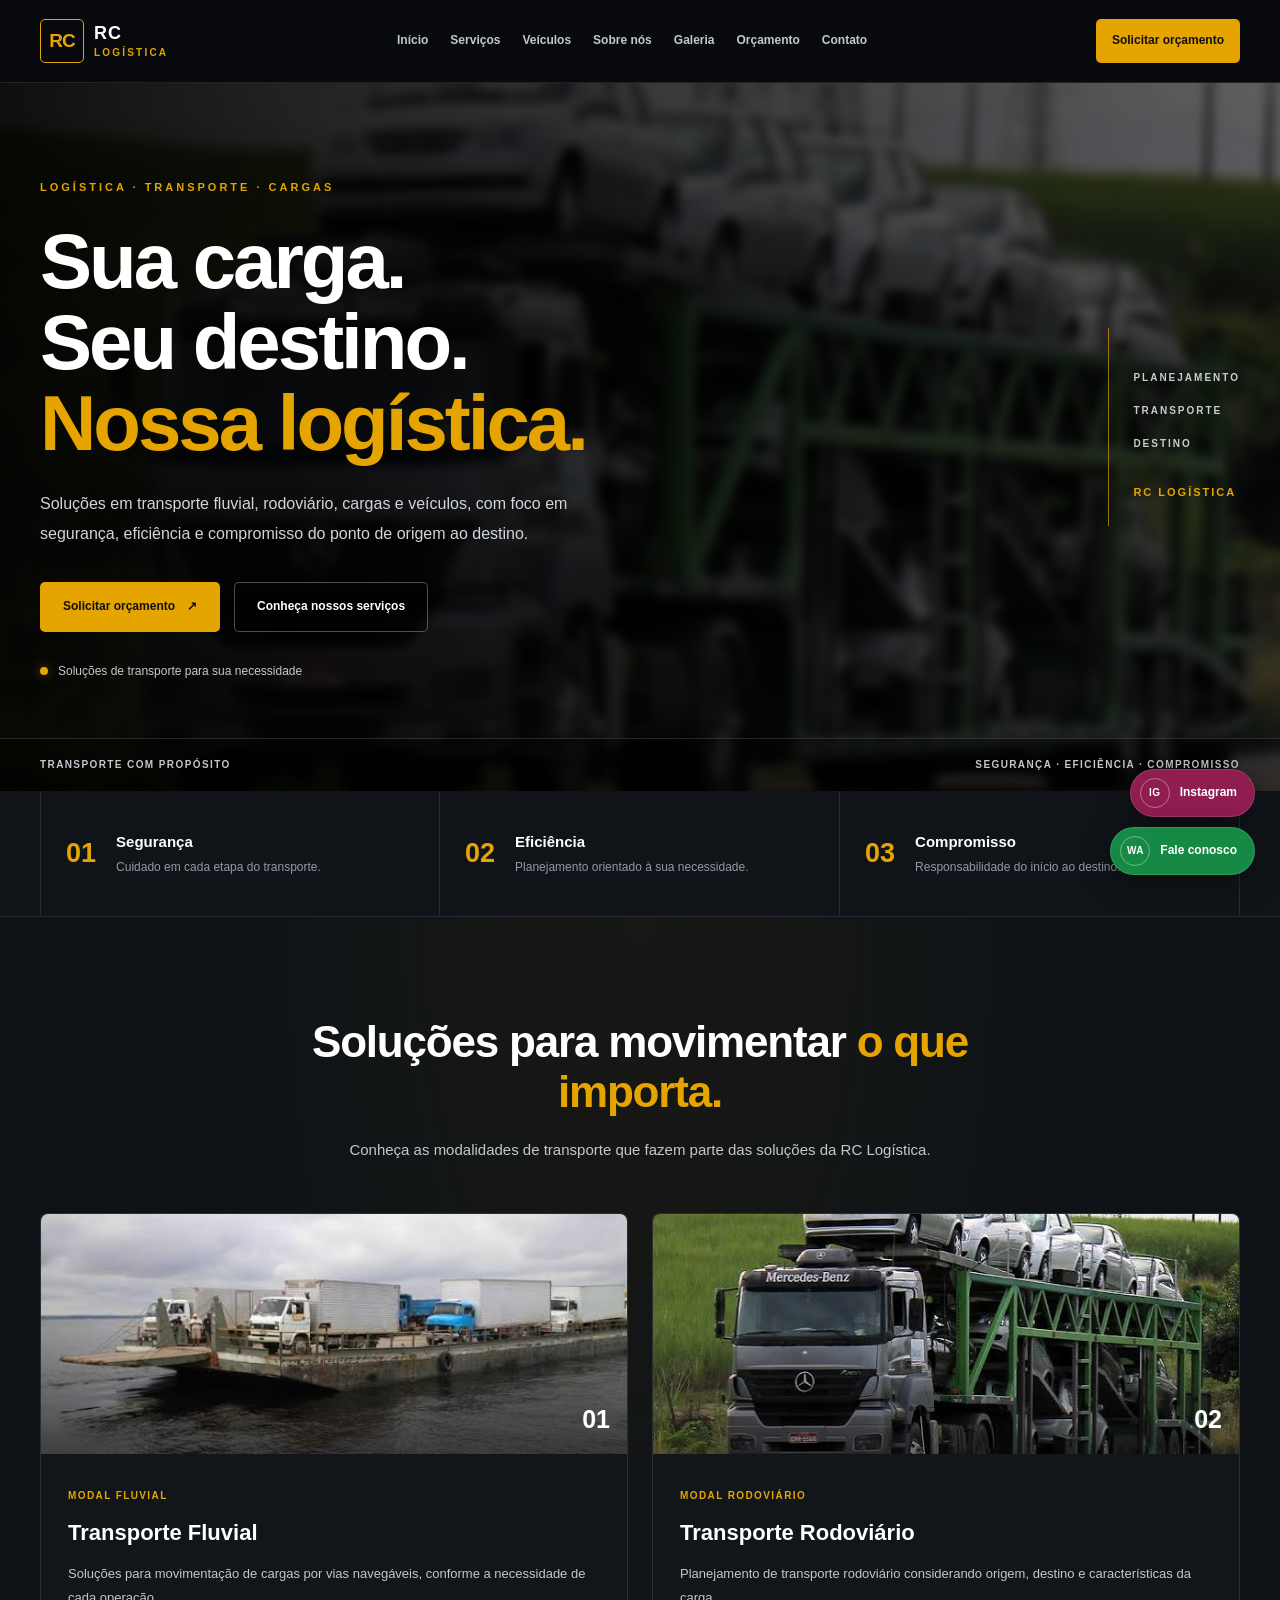
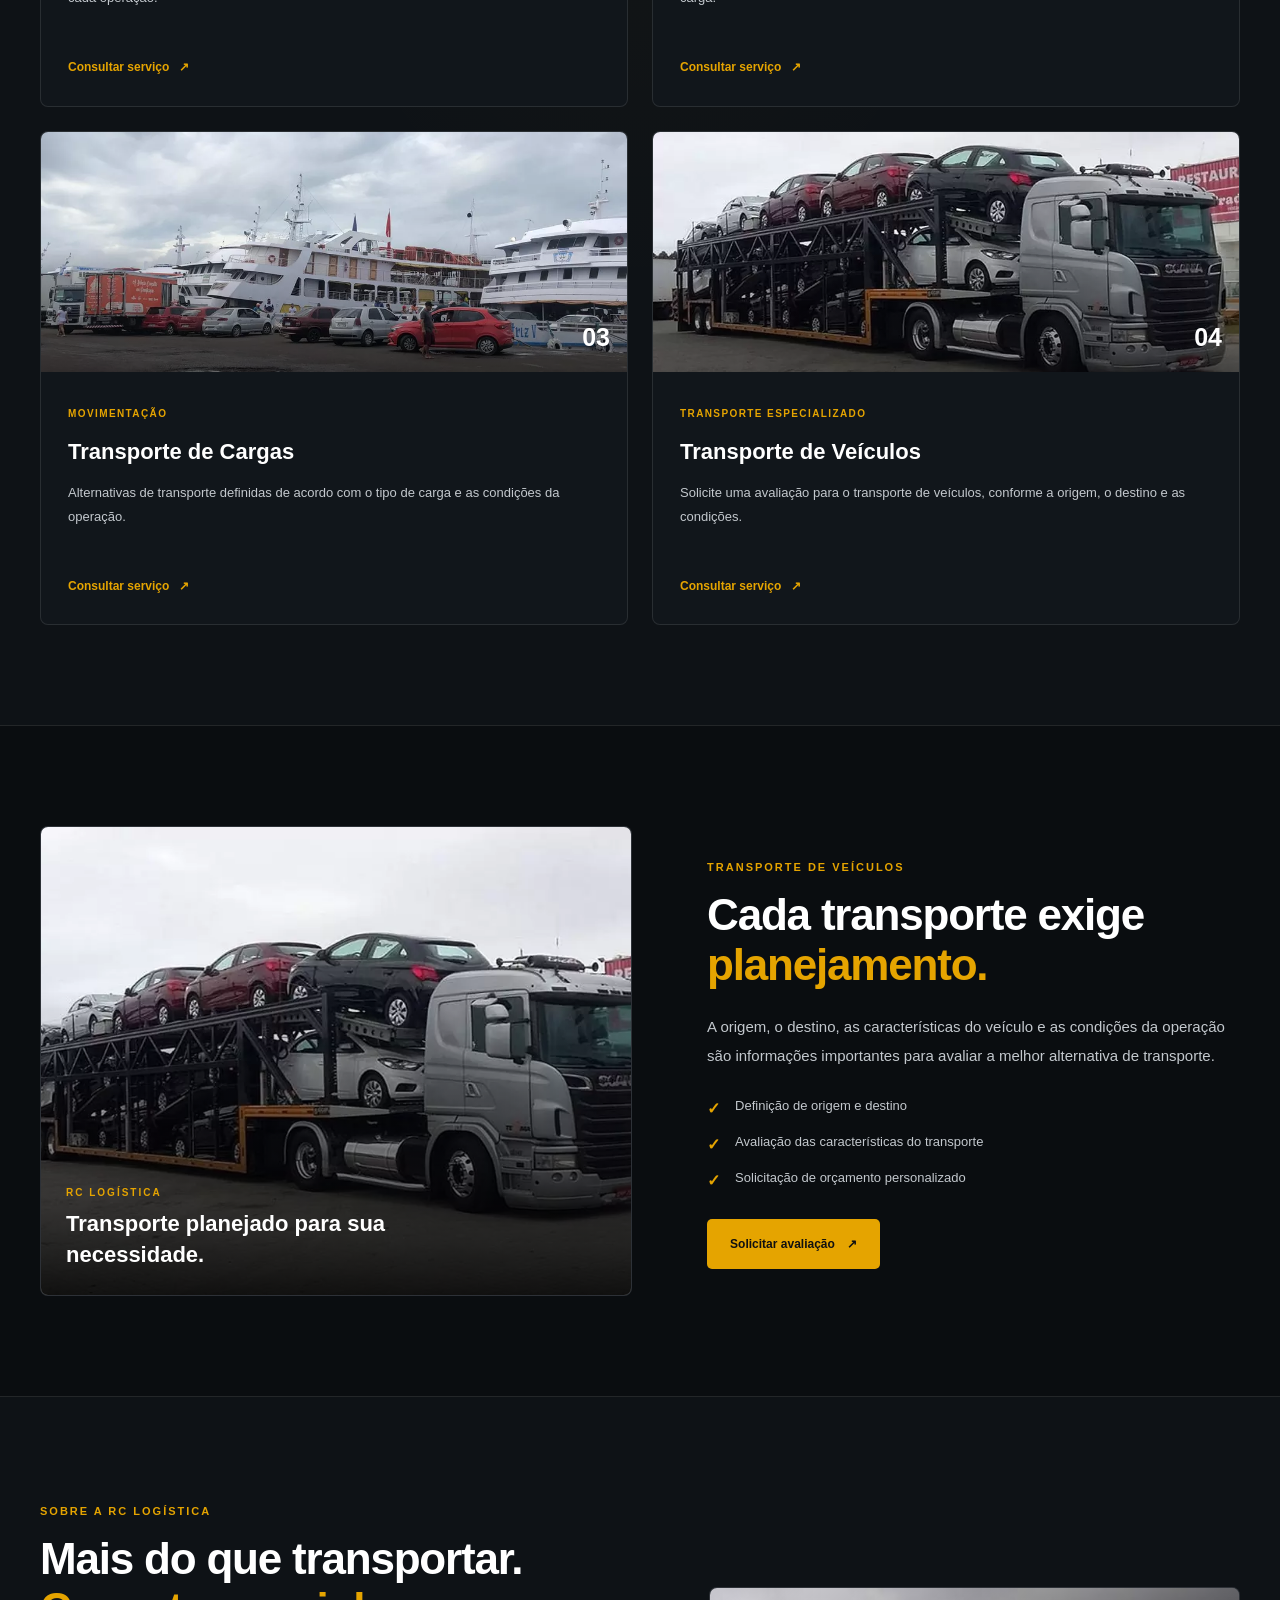
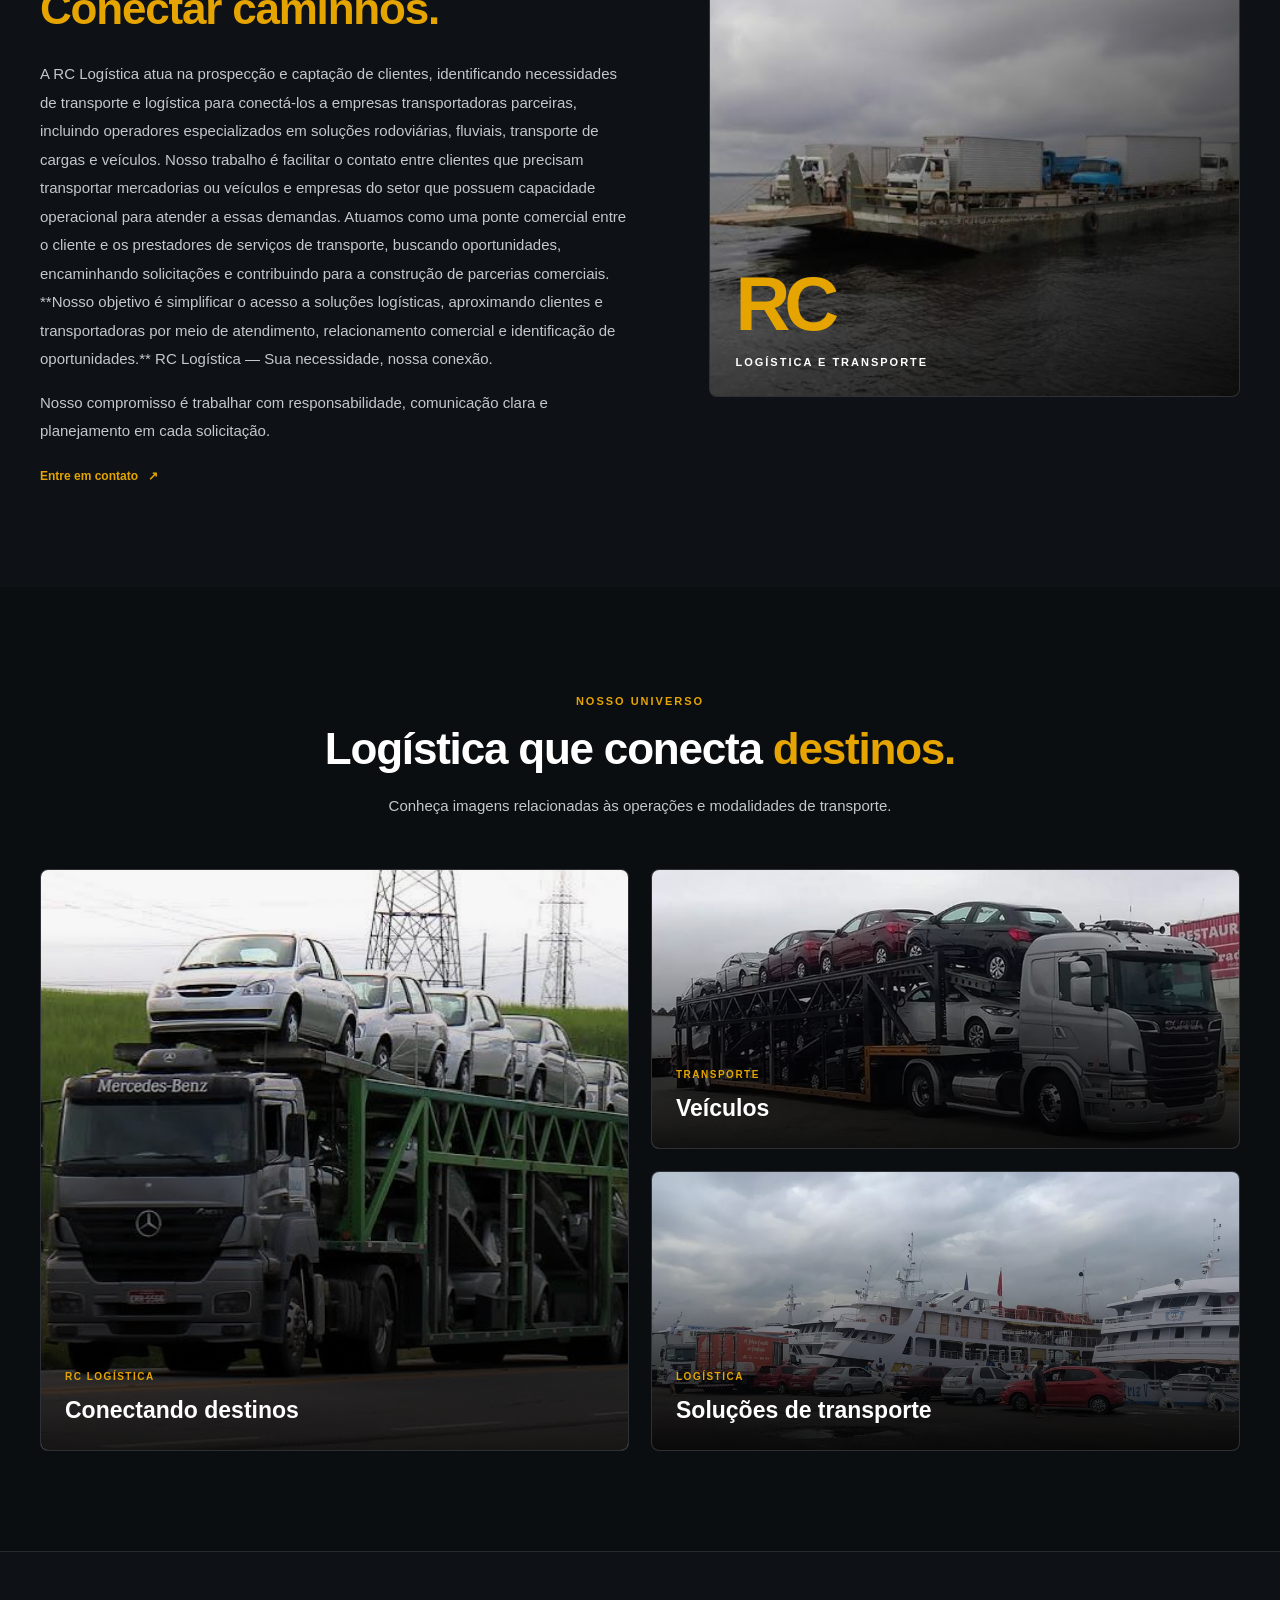
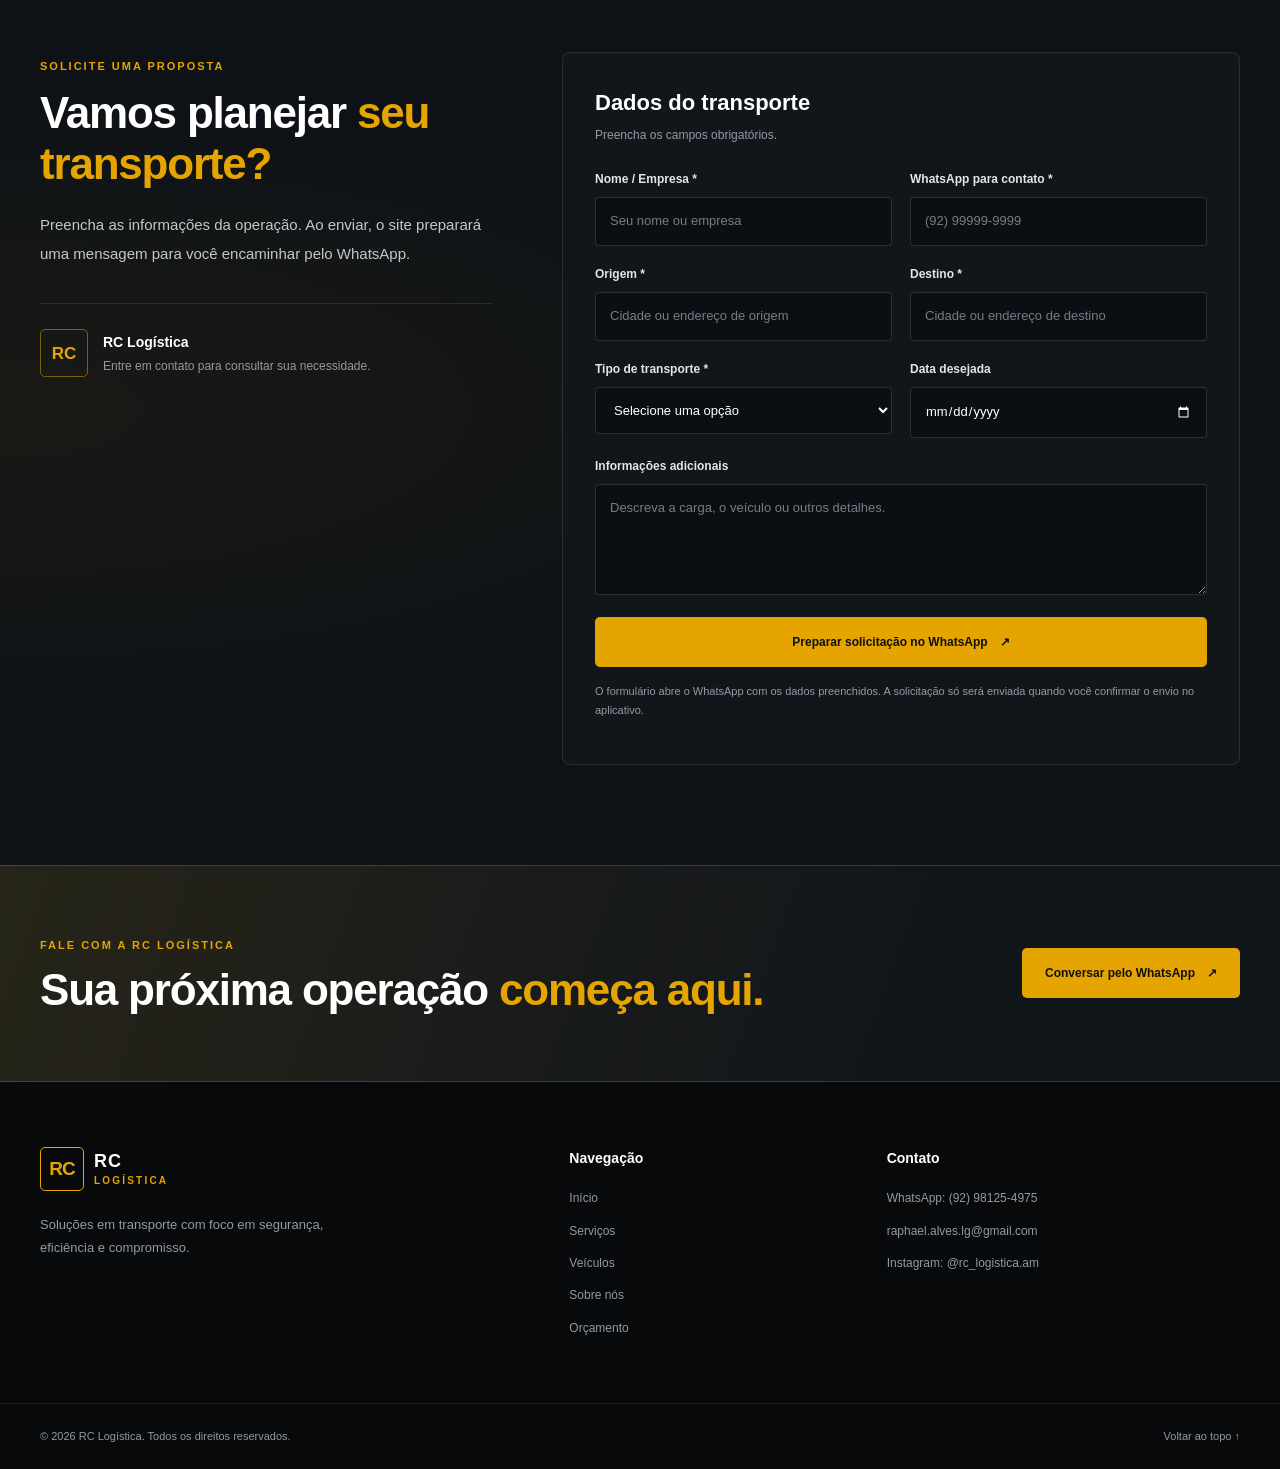
==== index.html @ 0e7466f0 "Update index.html Meta dados para alcance" ====
<!DOCTYPE html>
<html lang="pt-BR">

<head>
    <meta charset="UTF-8">
    <meta name="viewport" content="width=device-width, initial-scale=1.0">
    <meta
        name="description"
        content="RC Logística: Soluções eficientes em transporte fluvial, rodoviário, cargas e veículos em Manaus e região do Amazonas. Solicite seu orçamento!"
    >
    
    <meta name="theme-color" content="#080a0d">

    <title>RC Logística | Transporte Fluvial e Rodoviário em Manaus - AM</title>

    <link rel="stylesheet" href="css/style.css">
</head>
    
<body>

    <!-- CABEÇALHO -->
    <header class="header">
        <div class="container header-content">

            <a href="#inicio" class="logo" aria-label="RC Logística - início">
                <span class="logo-mark">RC</span>

                <span class="logo-text">
                    <strong>RC</strong>
                    <span>LOGÍSTICA</span>
                </span>
            </a>

            <button
                class="menu-button"
                id="menuButton"
                type="button"
                aria-label="Abrir menu"
                aria-controls="nav"
                aria-expanded="false"
            >
                <span></span>
                <span></span>
                <span></span>
            </button>

            <nav class="nav" id="nav" aria-label="Navegação principal">
                <a href="#inicio">Início</a>
                <a href="#servicos">Serviços</a>
                <a href="#veiculos">Veículos</a>
                <a href="#sobre">Sobre nós</a>
                <a href="#galeria">Galeria</a>
                <a href="#orcamento">Orçamento</a>
                <a href="#contato">Contato</a>
            </nav>

            <a href="#orcamento" class="button button-gold header-cta">
                Solicitar orçamento
            </a>

        </div>
    </header>


    <main>

        <!-- HERO / FUNDO COM IMAGEM DESFOCADA -->
        <section class="hero" id="inicio">

            <div class="container hero-content">

                <div class="hero-copy">

                    <span class="eyebrow">
                        LOGÍSTICA · TRANSPORTE · CARGAS
                    </span>

                    <h1>
                        Sua carga.<br>
                        Seu destino.<br>
                        <span>Nossa logística.</span>
                    </h1>

                    <p class="hero-description">
                        Soluções em transporte fluvial, rodoviário,
                        cargas e veículos, com foco em segurança,
                        eficiência e compromisso do ponto de origem
                        ao destino.
                    </p>

                    <div class="hero-actions">
                        <a href="#orcamento" class="button button-gold">
                            Solicitar orçamento
                            <span aria-hidden="true">↗</span>
                        </a>

                        <a href="#servicos" class="button button-outline">
                            Conheça nossos serviços
                        </a>
                    </div>

                    <div class="hero-note">
                        <span class="status-dot"></span>
                        Soluções de transporte para sua necessidade
                    </div>

                </div>

                <div class="hero-side">
                    <div class="hero-side-line"></div>

                    <p>PLANEJAMENTO</p>
                    <p>TRANSPORTE</p>
                    <p>DESTINO</p>

                    <span>RC LOGÍSTICA</span>
                </div>

            </div>

            <div class="hero-bottom">
                <div class="container hero-bottom-content">
                    <span>TRANSPORTE COM PROPÓSITO</span>
                    <span>SEGURANÇA · EFICIÊNCIA · COMPROMISSO</span>
                </div>
            </div>

        </section>


        <!-- DIFERENCIAIS -->
        <section class="highlights" aria-label="Diferenciais">

            <div class="container highlights-grid">

                <article class="highlight-item">
                    <span class="highlight-number">01</span>
                    <div>
                        <h3>Segurança</h3>
                        <p>Cuidado em cada etapa do transporte.</p>
                    </div>
                </article>

                <article class="highlight-item">
                    <span class="highlight-number">02</span>
                    <div>
                        <h3>Eficiência</h3>
                        <p>Planejamento orientado à sua necessidade.</p>
                    </div>
                </article>

                <article class="highlight-item">
                    <span class="highlight-number">03</span>
                    <div>
                        <h3>Compromisso</h3>
                        <p>Responsabilidade do início ao destino.</p>
                    </div>
                </article>

            </div>

        </section>


        <!-- SERVIÇOS -->
        <section class="section services" id="servicos">

            <div class="container">

                <div class="section-heading">
                    
                    <h2>
                        Soluções para movimentar
                        <span>o que importa.</span>
                    </h2>

                    <p>
                        Conheça as modalidades de transporte que fazem
                        parte das soluções da RC Logística.
                    </p>
                </div>

                <div class="services-grid">

                    <article class="service-card">
                        <div class="service-image">
                            <img
                                src="assets/images/images%20(1).jpg"
                                alt="Imagem ilustrativa para transporte fluvial"
                                loading="lazy"
                            >
                            <span class="service-index">01</span>
                        </div>

                        <div class="service-body">
                            <span class="service-label">MODAL FLUVIAL</span>
                            <h3>Transporte Fluvial</h3>

                            <p>
                                Soluções para movimentação de cargas
                                por vias navegáveis, conforme a
                                necessidade de cada operação.
                            </p>

                            <a href="#orcamento" class="text-link">
                                Consultar serviço <span>↗</span>
                            </a>
                        </div>
                    </article>


                    <article class="service-card">
                        <div class="service-image">
                            <img
                                src="assets/images/images.jpg"
                                alt="Imagem ilustrativa para transporte rodoviário"
                                loading="lazy"
                            >
                            <span class="service-index">02</span>
                        </div>

                        <div class="service-body">
                            <span class="service-label">MODAL RODOVIÁRIO</span>
                            <h3>Transporte Rodoviário</h3>

                            <p>
                                Planejamento de transporte rodoviário
                                considerando origem, destino e
                                características da carga.
                            </p>

                            <a href="#orcamento" class="text-link">
                                Consultar serviço <span>↗</span>
                            </a>
                        </div>
                    </article>


                    <article class="service-card">
                        <div class="service-image">
                            <img
                                src="assets/images/whatsapp-image-2021-01-14-at-09.07.06.webp"
                                alt="Imagem ilustrativa para transporte de cargas"
                                loading="lazy"
                            >
                            <span class="service-index">03</span>
                        </div>

                        <div class="service-body">
                            <span class="service-label">MOVIMENTAÇÃO</span>
                            <h3>Transporte de Cargas</h3>

                            <p>
                                Alternativas de transporte definidas
                                de acordo com o tipo de carga e
                                as condições da operação.
                            </p>

                            <a href="#orcamento" class="text-link">
                                Consultar serviço <span>↗</span>
                            </a>
                        </div>
                    </article>


                    <article class="service-card">
                        <div class="service-image">
                            <img
                                src="assets/images/transportadora-veiculos.jpg.webp"
                                alt="Imagem ilustrativa de transporte de veículos"
                                loading="lazy"
                            >
                            <span class="service-index">04</span>
                        </div>

                        <div class="service-body">
                            <span class="service-label">TRANSPORTE ESPECIALIZADO</span>
                            <h3>Transporte de Veículos</h3>

                            <p>
                                Solicite uma avaliação para o
                                transporte de veículos, conforme
                                a origem, o destino e as condições.
                            </p>

                            <a href="#orcamento" class="text-link">
                                Consultar serviço <span>↗</span>
                            </a>
                        </div>
                    </article>

                </div>

            </div>

        </section>


        <!-- VEÍCULOS -->
        <section class="vehicle-section" id="veiculos">

            <div class="container vehicle-grid">

                <div class="vehicle-image">
                    <img
                        src="assets/images/transportadora-veiculos.jpg.webp"
                        alt="Imagem ilustrativa relacionada ao transporte de veículos"
                        loading="lazy"
                    >

                    <div class="vehicle-image-caption">
                        <span>RC LOGÍSTICA</span>
                        <strong>Transporte planejado para sua necessidade.</strong>
                    </div>
                </div>

                <div class="vehicle-content">

                    <span class="section-tag">TRANSPORTE DE VEÍCULOS</span>

                    <h2>
                        Cada transporte exige
                        <span>planejamento.</span>
                    </h2>

                    <p>
                        A origem, o destino, as características do
                        veículo e as condições da operação são
                        informações importantes para avaliar
                        a melhor alternativa de transporte.
                    </p>

                    <ul class="check-list">
                        <li>Definição de origem e destino</li>
                        <li>Avaliação das características do transporte</li>
                        <li>Solicitação de orçamento personalizado</li>
                    </ul>

                    <a href="#orcamento" class="button button-gold">
                        Solicitar avaliação <span>↗</span>
                    </a>

                </div>

            </div>

        </section>


        <!-- SOBRE -->
        <section class="section about-section" id="sobre">

            <div class="container about-grid">

                <div class="about-content">

                    <span class="section-tag">SOBRE A RC LOGÍSTICA</span>

                    <h2>
                        Mais do que transportar.
                        <span>Conectar caminhos.</span>
                    </h2>

                    <p>
                        A RC Logística atua na prospecção e captação de clientes, identificando necessidades de transporte e logística para conectá-los a empresas transportadoras parceiras, incluindo operadores especializados em soluções rodoviárias, fluviais, transporte de cargas e veículos.

                        Nosso trabalho é facilitar o contato entre clientes que precisam transportar mercadorias ou veículos e empresas do setor que possuem capacidade operacional para atender a essas demandas.

                        Atuamos como uma ponte comercial entre o cliente e os prestadores de serviços de transporte, buscando oportunidades, encaminhando solicitações e contribuindo para a construção de parcerias comerciais.

                        **Nosso objetivo é simplificar o acesso a soluções logísticas, aproximando clientes e transportadoras por meio de atendimento, relacionamento comercial e identificação de oportunidades.**

                        RC Logística — Sua necessidade, nossa conexão.
                    </p>

                    <p>
                        Nosso compromisso é trabalhar com
                        responsabilidade, comunicação clara e
                        planejamento em cada solicitação.
                    </p>

                    <a href="#contato" class="text-link">
                        Entre em contato <span>↗</span>
                    </a>

                </div>

                <div class="about-visual">

                    <img
                        src="assets/images/images%20(1).jpg"
                        alt="Imagem ilustrativa relacionada à logística"
                        loading="lazy"
                    >

                    <div class="about-visual-overlay">
                        <span>RC</span>
                        <p>LOGÍSTICA E TRANSPORTE</p>
                    </div>

                </div>

            </div>

        </section>


        <!-- GALERIA -->
        <section class="section image-gallery" id="galeria">

            <div class="container">

                <div class="section-heading">
                    <span class="section-tag">NOSSO UNIVERSO</span>

                    <h2>
                        Logística que conecta
                        <span>destinos.</span>
                    </h2>

                    <p>
                        Conheça imagens relacionadas às operações
                        e modalidades de transporte.
                    </p>
                </div>

                <div class="gallery-grid">

                    <article class="gallery-card gallery-card-featured">
                        <img
                            src="assets/images/images.jpg"
                            alt="Imagem ilustrativa de logística"
                            loading="lazy"
                        >

                        <div class="gallery-overlay">
                            <span>RC LOGÍSTICA</span>
                            <h3>Conectando destinos</h3>
                        </div>
                    </article>

                    <article class="gallery-card">
                        <img
                            src="assets/images/transportadora-veiculos.jpg.webp"
                            alt="Imagem relacionada ao transporte de veículos"
                            loading="lazy"
                        >

                        <div class="gallery-overlay">
                            <span>TRANSPORTE</span>
                            <h3>Veículos</h3>
                        </div>
                    </article>

                    <article class="gallery-card">
                        <img
                            src="assets/images/whatsapp-image-2021-01-14-at-09.07.06.webp"
                            alt="Imagem ilustrativa de operação de transporte"
                            loading="lazy"
                        >

                        <div class="gallery-overlay">
                            <span>LOGÍSTICA</span>
                            <h3>Soluções de transporte</h3>
                        </div>
                    </article>

                </div>

            </div>

        </section>


        <!-- ORÇAMENTO -->
        <section class="section quote-section" id="orcamento">

            <div class="container quote-grid">

                <div class="quote-intro">

                    <span class="section-tag">SOLICITE UMA PROPOSTA</span>

                    <h2>
                        Vamos planejar
                        <span>seu transporte?</span>
                    </h2>

                    <p>
                        Preencha as informações da operação.
                        Ao enviar, o site preparará uma mensagem
                        para você encaminhar pelo WhatsApp.
                    </p>

                    <div class="quote-contact-note">
                        <span class="quote-contact-icon">RC</span>

                        <div>
                            <strong>RC Logística</strong>
                            <p>Entre em contato para consultar sua necessidade.</p>
                        </div>
                    </div>

                </div>


                <form class="quote-form" id="quoteForm">

                    <div class="form-heading">
                        <h3>Dados do transporte</h3>
                        <p>Preencha os campos obrigatórios.</p>
                    </div>

                    <div class="form-row">

                        <div class="form-group">
                            <label for="name">Nome / Empresa *</label>

                            <input
                                type="text"
                                id="name"
                                name="name"
                                placeholder="Seu nome ou empresa"
                                autocomplete="name"
                                required
                            >
                        </div>

                        <div class="form-group">
                            <label for="phone">WhatsApp para contato *</label>

                            <input
                                type="tel"
                                id="phone"
                                name="phone"
                                placeholder="(92) 99999-9999"
                                autocomplete="tel"
                                required
                            >
                        </div>

                    </div>


                    <div class="form-row">

                        <div class="form-group">
                            <label for="origin">Origem *</label>

                            <input
                                type="text"
                                id="origin"
                                name="origin"
                                placeholder="Cidade ou endereço de origem"
                                required
                            >
                        </div>

                        <div class="form-group">
                            <label for="destination">Destino *</label>

                            <input
                                type="text"
                                id="destination"
                                name="destination"
                                placeholder="Cidade ou endereço de destino"
                                required
                            >
                        </div>

                    </div>


                    <div class="form-row">

                        <div class="form-group">
                            <label for="service">Tipo de transporte *</label>

                            <select id="service" name="service" required>
                                <option value="">Selecione uma opção</option>
                                <option value="fluvial">Transporte Fluvial</option>
                                <option value="rodoviario">Transporte Rodoviário</option>
                                <option value="cargas">Transporte de Cargas</option>
                                <option value="veiculos">Transporte de Veículos</option>
                                <option value="outro">Outra necessidade</option>
                            </select>
                        </div>

                        <div class="form-group">
                            <label for="date">Data desejada</label>

                            <input
                                type="date"
                                id="date"
                                name="date"
                            >
                        </div>

                    </div>


                    <div class="form-group">
                        <label for="message">Informações adicionais</label>

                        <textarea
                            id="message"
                            name="message"
                            rows="4"
                            placeholder="Descreva a carga, o veículo ou outros detalhes."
                        ></textarea>
                    </div>

                    <button
                        type="submit"
                        class="button button-gold form-submit"
                    >
                        Preparar solicitação no WhatsApp
                        <span>↗</span>
                    </button>

                    <p class="form-privacy">
                        O formulário abre o WhatsApp com os dados
                        preenchidos. A solicitação só será enviada
                        quando você confirmar o envio no aplicativo.
                    </p>

                    <p
                        class="form-message"
                        id="formMessage"
                        role="status"
                        aria-live="polite"
                    ></p>

                </form>

            </div>

        </section>


        <!-- CHAMADA DE CONTATO -->
        <section class="contact-cta">

            <div class="container contact-cta-content">

                <div>
                    <span class="section-tag">FALE COM A RC LOGÍSTICA</span>

                    <h2>
                        Sua próxima operação
                        <span>começa aqui.</span>
                    </h2>
                </div>

                <a
                    href="https://wa.me/5592981254975"
                    target="_blank"
                    rel="noopener noreferrer"
                    class="button button-gold"
                >
                    Conversar pelo WhatsApp <span>↗</span>
                </a>

            </div>

        </section>

    </main>


    <!-- RODAPÉ -->
    <footer class="footer" id="contato">

        <div class="container footer-main">

            <div class="footer-brand">

                <a href="#inicio" class="logo">
                    <span class="logo-mark">RC</span>

                    <span class="logo-text">
                        <strong>RC</strong>
                        <span>LOGÍSTICA</span>
                    </span>
                </a>

                <p>
                    Soluções em transporte com foco em
                    segurança, eficiência e compromisso.
                </p>

            </div>


            <div class="footer-column">
                <h3>Navegação</h3>

                <a href="#inicio">Início</a>
                <a href="#servicos">Serviços</a>
                <a href="#veiculos">Veículos</a>
                <a href="#sobre">Sobre nós</a>
                <a href="#orcamento">Orçamento</a>
            </div>


            <div class="footer-column">
                <h3>Contato</h3>

                <a
                    href="https://wa.me/5592981254975"
                    target="_blank"
                    rel="noopener noreferrer"
                >
                    WhatsApp: (92) 98125-4975
                </a>

                <a href="mailto:raphael.alves.lg@gmail.com">
                    raphael.alves.lg@gmail.com
                </a>

                <a
                    href="https://www.instagram.com/rc_logistica.am/"
                    target="_blank"
                    rel="noopener noreferrer"
                >
                    Instagram: @rc_logistica.am
                </a>
            </div>

        </div>


        <div class="footer-bottom">
            <div class="container footer-bottom-content">

                <p id="footerYear">
                    © 2026 RC Logística. Todos os direitos reservados.
                </p>

                <a href="#inicio">Voltar ao topo ↑</a>

            </div>
        </div>

    </footer>


    <!-- BOTÕES FLUTUANTES -->
    <div class="social-float">

        <a
            href="https://www.instagram.com/rc_logistica.am/"
            class="instagram-float"
            target="_blank"
            rel="noopener noreferrer"
            aria-label="Instagram da RC Logística"
        >
            <span class="instagram-icon">IG</span>
            <span class="instagram-text">Instagram</span>
        </a>

        <a
            href="https://wa.me/5592981254975"
            class="whatsapp-float"
            target="_blank"
            rel="noopener noreferrer"
            aria-label="Falar com a RC Logística pelo WhatsApp"
        >
            <span class="whatsapp-icon">WA</span>
            <span class="whatsapp-text">Fale conosco</span>
        </a>

    </div>


    <script src="js/script.js"></script>

</body>
</html>
---- css/style.css ----
/* =========================================================
   RC LOGÍSTICA
   STYLE.CSS — V5
   Visual corporativo: preto, dourado e imagens fotográficas
========================================================= */


/* =========================================================
   1. VARIÁVEIS
========================================================= */

:root {
    --black: #080a0d;
    --dark: #0e1216;
    --dark-2: #151a20;
    --dark-3: #20262d;

    --white: #ffffff;
    --gray: #929aa3;
    --gray-light: #c3c8cd;

    --accent: #e5a400;
    --accent-hover: #ffbd19;

    --green: #168a45;
    --green-hover: #1ca653;

    --instagram: #8f1d50;
    --instagram-hover: #aa2460;

    --border: rgba(255, 255, 255, 0.10);

    --container: 1200px;
}


/* =========================================================
   2. RESET E CONFIGURAÇÕES GERAIS
========================================================= */

* {
    margin: 0;
    padding: 0;
    box-sizing: border-box;
}

html {
    scroll-behavior: smooth;
    scroll-padding-top: 95px;
}

body {
    min-width: 320px;
    background: var(--black);
    color: var(--white);
    font-family: Arial, Helvetica, sans-serif;
    line-height: 1.6;
    overflow-x: hidden;
}

body,
input,
select,
textarea,
button {
    font-family: Arial, Helvetica, sans-serif;
}

img {
    display: block;
    max-width: 100%;
}

a {
    color: inherit;
    text-decoration: none;
}

button,
input,
select,
textarea {
    font: inherit;
}

button,
a {
    -webkit-tap-highlight-color: transparent;
}

button:focus-visible,
a:focus-visible,
input:focus-visible,
select:focus-visible,
textarea:focus-visible {
    outline: 2px solid var(--accent);
    outline-offset: 4px;
}

.container {
    width: min(var(--container), calc(100% - 48px));
    margin: 0 auto;
}

.section {
    padding: 100px 0;
}

.section-tag {
    display: inline-block;
    margin-bottom: 14px;
    color: var(--accent);
    font-size: 11px;
    font-weight: 800;
    letter-spacing: 2px;
    line-height: 1.5;
}

.section-heading {
    max-width: 760px;
    margin: 0 auto 48px;
    text-align: center;
}

.section-heading h2,
.about-content h2,
.vehicle-content h2,
.quote-intro h2,
.contact-cta h2 {
    margin-bottom: 18px;
    font-size: clamp(30px, 4vw, 44px);
    line-height: 1.15;
    letter-spacing: -1.2px;
}

.section-heading h2 span,
.about-content h2 span,
.vehicle-content h2 span,
.quote-intro h2 span,
.contact-cta h2 span {
    color: var(--accent);
}

.section-heading p,
.about-content p,
.vehicle-content > p,
.quote-intro > p {
    color: var(--gray-light);
    font-size: 15px;
    line-height: 1.9;
}


/* =========================================================
   3. BOTÕES
========================================================= */

.button {
    display: inline-flex;
    min-height: 50px;
    align-items: center;
    justify-content: center;
    gap: 12px;
    padding: 13px 22px;

    border: 1px solid transparent;
    border-radius: 5px;

    font-size: 12px;
    font-weight: 800;
    text-align: center;

    cursor: pointer;
    transition:
        background 0.25s ease,
        color 0.25s ease,
        border-color 0.25s ease,
        transform 0.25s ease;
}

.button:hover {
    transform: translateY(-2px);
}

.button-gold {
    background: var(--accent);
    color: #101010;
}

.button-gold:hover {
    background: var(--accent-hover);
}

.button-outline {
    border-color: rgba(255, 255, 255, 0.30);
    background: rgba(0, 0, 0, 0.20);
    color: var(--white);
}

.button-outline:hover {
    border-color: var(--accent);
    color: var(--accent);
}


/* =========================================================
   4. CABEÇALHO
========================================================= */

.header {
    position: sticky;
    top: 0;
    z-index: 1000;

    border-bottom: 1px solid var(--border);
    background: rgba(8, 10, 13, 0.96);
    backdrop-filter: blur(16px);
    -webkit-backdrop-filter: blur(16px);
}

.header-content {
    display: flex;
    min-height: 82px;
    align-items: center;
    justify-content: space-between;
    gap: 25px;
}

.logo {
    display: inline-flex;
    flex-shrink: 0;
    align-items: center;
    gap: 10px;
}

.logo-mark {
    display: flex;
    width: 44px;
    height: 44px;
    align-items: center;
    justify-content: center;

    border: 1px solid var(--accent);
    border-radius: 5px;

    color: var(--accent);
    font-size: 19px;
    font-weight: 900;
    letter-spacing: -1px;
}

.logo-text {
    display: flex;
    flex-direction: column;
    line-height: 1.05;
}

.logo-text strong {
    font-size: 18px;
    letter-spacing: 1px;
}

.logo-text > span {
    margin-top: 5px;
    color: var(--accent);
    font-size: 10px;
    font-weight: 800;
    letter-spacing: 2.2px;
}

.nav {
    display: flex;
    align-items: center;
    gap: 22px;
}

.nav a {
    position: relative;
    padding: 10px 0;

    color: var(--gray-light);
    font-size: 12px;
    font-weight: 700;

    transition: color 0.2s ease;
}

.nav a::after {
    position: absolute;
    right: 0;
    bottom: 2px;
    left: 0;

    height: 2px;
    background: var(--accent);

    content: "";
    transform: scaleX(0);
    transform-origin: left;
    transition: transform 0.2s ease;
}

.nav a:hover {
    color: var(--white);
}

.nav a:hover::after {
    transform: scaleX(1);
}

.header-cta {
    min-height: 43px;
    padding: 11px 15px;
    white-space: nowrap;
}

.menu-button {
    display: none;
    width: 43px;
    height: 43px;
    align-items: center;
    justify-content: center;
    flex-direction: column;
    gap: 5px;

    border: 1px solid var(--border);
    border-radius: 5px;
    background: var(--dark-2);

    cursor: pointer;
}

.menu-button span {
    display: block;
    width: 19px;
    height: 2px;
    background: var(--white);
}


/* =========================================================
   5. HERO COM IMAGEM DESFOCADA
========================================================= */

.hero {
    position: relative;
    isolation: isolate;
    display: flex;
    min-height: 640px;
    align-items: center;

    overflow: hidden;
    background: var(--black);
}

/* Imagem de fundo.
   O desfoque é aplicado somente à imagem, não ao texto. */

.hero::before {
    position: absolute;
    inset: -12px;
    z-index: -2;

    background-image:
        url("../assets/images/images.jpg");

    background-position: center;
    background-size: cover;
    background-repeat: no-repeat;

    content: "";
    filter: blur(5px);
    transform: scale(1.03);
}

/* Camada escura para o texto continuar legível */

.hero::after {
    position: absolute;
    inset: 0;
    z-index: -1;

    background:
        linear-gradient(
            90deg,
            rgba(0, 0, 0, 0.94) 0%,
            rgba(0, 0, 0, 0.78) 48%,
            rgba(0, 0, 0, 0.62) 100%
        );

    content: "";
}

.hero-content {
    position: relative;
    z-index: 1;

    display: flex;
    align-items: center;
    justify-content: space-between;
    gap: 50px;

    padding-top: 90px;
    padding-bottom: 110px;
}

.hero-copy {
    max-width: 720px;
}

.eyebrow {
    display: inline-block;
    margin-bottom: 24px;

    color: var(--accent);
    font-size: 11px;
    font-weight: 800;
    letter-spacing: 3px;
}

.hero h1 {
    font-size: clamp(44px, 6.4vw, 78px);
    font-weight: 900;
    letter-spacing: -3px;
    line-height: 1.04;
}

.hero h1 span {
    color: var(--accent);
}

.hero-description {
    max-width: 600px;
    margin-top: 25px;

    color: #d1d5d9;
    font-size: 16px;
    line-height: 1.9;
}

.hero-actions {
    display: flex;
    flex-wrap: wrap;
    gap: 14px;
    margin-top: 32px;
}

.hero-note {
    display: flex;
    align-items: center;
    gap: 10px;
    margin-top: 30px;

    color: #c5c9cd;
    font-size: 12px;
}

.status-dot {
    width: 8px;
    height: 8px;
    flex-shrink: 0;

    border-radius: 50%;
    background: var(--accent);
    box-shadow: 0 0 12px rgba(229, 164, 0, 0.45);
}

.hero-side {
    display: flex;
    flex-shrink: 0;
    flex-direction: column;
    gap: 17px;

    padding: 25px 0 25px 24px;
    border-left: 1px solid rgba(229, 164, 0, 0.65);
}

.hero-side p {
    color: rgba(255, 255, 255, 0.78);
    font-size: 10px;
    font-weight: 800;
    letter-spacing: 2px;
}

.hero-side > span {
    margin-top: 15px;
    color: var(--accent);
    font-size: 11px;
    font-weight: 800;
    letter-spacing: 2px;
}

.hero-bottom {
    position: absolute;
    right: 0;
    bottom: 0;
    left: 0;

    border-top: 1px solid rgba(255, 255, 255, 0.13);
    background: rgba(0, 0, 0, 0.35);
}

.hero-bottom-content {
    display: flex;
    min-height: 52px;
    align-items: center;
    justify-content: space-between;
    gap: 20px;
}

.hero-bottom-content span {
    color: #c3c8cd;
    font-size: 10px;
    font-weight: 800;
    letter-spacing: 1.4px;
}


/* =========================================================
   6. DIFERENCIAIS
========================================================= */

.highlights {
    position: relative;
    z-index: 2;
    border-bottom: 1px solid var(--border);
    background: #101419;
}

.highlights-grid {
    display: grid;
    grid-template-columns: repeat(3, minmax(0, 1fr));
}

.highlight-item {
    display: flex;
    min-height: 125px;
    align-items: center;
    gap: 20px;
    padding: 25px;

    border-right: 1px solid var(--border);
}

.highlight-item:first-child {
    border-left: 1px solid var(--border);
}

.highlight-number {
    color: var(--accent);
    font-size: 27px;
    font-weight: 900;
}

.highlight-item h3 {
    margin-bottom: 4px;
    font-size: 15px;
}

.highlight-item p {
    color: var(--gray);
    font-size: 12px;
    line-height: 1.6;
}


/* =========================================================
   7. SERVIÇOS
========================================================= */

.services {
    background:
        radial-gradient(
            ellipse at top,
            rgba(229, 164, 0, 0.045),
            transparent 50%
        ),
        var(--dark);
}

.services-grid {
    display: grid;
    grid-template-columns: repeat(2, minmax(0, 1fr));
    gap: 24px;
}

.service-card {
    min-width: 0;
    overflow: hidden;

    border: 1px solid var(--border);
    border-radius: 8px;
    background: #11161b;

    transition:
        border-color 0.25s ease,
        transform 0.25s ease;
}

.service-card:hover {
    border-color: rgba(229, 164, 0, 0.55);
    transform: translateY(-4px);
}

.service-image {
    position: relative;
    height: 240px;
    overflow: hidden;
    background: var(--dark-3);
}

.service-image img {
    width: 100%;
    height: 100%;
    object-fit: cover;

    transition: transform 0.5s ease;
}

.service-card:hover .service-image img {
    transform: scale(1.05);
}

.service-image::after {
    position: absolute;
    inset: 0;

    background: linear-gradient(
        180deg,
        transparent 45%,
        rgba(0, 0, 0, 0.45)
    );

    content: "";
    pointer-events: none;
}

.service-index {
    position: absolute;
    right: 17px;
    bottom: 15px;
    z-index: 1;

    color: var(--white);
    font-size: 25px;
    font-weight: 900;
}

.service-body {
    padding: 27px;
}

.service-label {
    color: var(--accent);
    font-size: 10px;
    font-weight: 800;
    letter-spacing: 1.4px;
}

.service-body h3 {
    margin: 9px 0 12px;
    font-size: 22px;
}

.service-body p {
    min-height: 75px;
    color: var(--gray-light);
    font-size: 13px;
    line-height: 1.85;
}

.text-link {
    display: inline-flex;
    align-items: center;
    gap: 10px;
    margin-top: 21px;

    color: var(--accent);
    font-size: 12px;
    font-weight: 800;
}

.text-link span {
    transition: transform 0.2s ease;
}

.text-link:hover span {
    transform: translate(3px, -3px);
}


/* =========================================================
   8. TRANSPORTE DE VEÍCULOS
========================================================= */

.vehicle-section {
    padding: 100px 0;
    border-top: 1px solid var(--border);
    border-bottom: 1px solid var(--border);
    background: #0a0d10;
}

.vehicle-grid {
    display: grid;
    grid-template-columns: 1fr 0.9fr;
    align-items: center;
    gap: 75px;
}

.vehicle-image {
    position: relative;
    min-height: 470px;
    overflow: hidden;

    border: 1px solid var(--border);
    border-radius: 8px;
    background: var(--dark-2);
}

.vehicle-image > img {
    position: absolute;
    inset: 0;

    width: 100%;
    height: 100%;
    object-fit: cover;
}

.vehicle-image::after {
    position: absolute;
    inset: 0;

    background: linear-gradient(
        180deg,
        transparent 35%,
        rgba(0, 0, 0, 0.88) 100%
    );

    content: "";
}

.vehicle-image-caption {
    position: absolute;
    right: 25px;
    bottom: 25px;
    left: 25px;
    z-index: 1;
}

.vehicle-image-caption span {
    display: block;
    margin-bottom: 8px;

    color: var(--accent);
    font-size: 10px;
    font-weight: 800;
    letter-spacing: 2px;
}

.vehicle-image-caption strong {
    display: block;
    max-width: 370px;

    font-size: 22px;
    line-height: 1.4;
}

.vehicle-content h2 {
    margin-bottom: 22px;
}

.check-list {
    display: grid;
    gap: 14px;
    margin: 25px 0 30px;
    list-style: none;
}

.check-list li {
    position: relative;
    padding-left: 28px;

    color: var(--gray-light);
    font-size: 13px;
    line-height: 1.7;
}

.check-list li::before {
    position: absolute;
    top: 0;
    left: 0;

    color: var(--accent);
    font-size: 16px;
    font-weight: 900;

    content: "✓";
}


/* =========================================================
   9. SOBRE A EMPRESA
========================================================= */

.about-section {
    background: var(--dark);
}

.about-grid {
    display: grid;
    grid-template-columns: 1fr 0.9fr;
    align-items: center;
    gap: 80px;
}

.about-content h2 {
    margin-bottom: 25px;
}

.about-content p + p {
    margin-top: 15px;
}

.about-visual {
    position: relative;
    min-height: 410px;
    overflow: hidden;

    border: 1px solid var(--border);
    border-radius: 8px;
    background: var(--dark-2);
}

.about-visual > img {
    position: absolute;
    inset: 0;

    width: 100%;
    height: 100%;
    object-fit: cover;
}

.about-visual::after {
    position: absolute;
    inset: 0;

    background: linear-gradient(
        135deg,
        rgba(0, 0, 0, 0.05),
        rgba(0, 0, 0, 0.82)
    );

    content: "";
}

.about-visual-overlay {
    position: absolute;
    right: 25px;
    bottom: 25px;
    left: 25px;
    z-index: 1;
}

.about-visual-overlay > span {
    display: block;
    color: var(--accent);
    font-size: 76px;
    font-weight: 900;
    letter-spacing: -6px;
    line-height: 1.1;
}

.about-visual-overlay p {
    margin-top: 8px;
    color: var(--white);
    font-size: 11px;
    font-weight: 800;
    letter-spacing: 2px;
}


/* =========================================================
   10. GALERIA
========================================================= */

.image-gallery {
    background: #0b0e11;
}

.gallery-grid {
    display: grid;
    grid-template-columns: repeat(2, minmax(0, 1fr));
    gap: 22px;
}

.gallery-card {
    position: relative;
    min-height: 280px;
    overflow: hidden;
    isolation: isolate;

    border: 1px solid var(--border);
    border-radius: 8px;
    background: var(--dark-2);
}

.gallery-card-featured {
    grid-row: span 2;
    min-height: 582px;
}

.gallery-card img {
    position: absolute;
    inset: 0;
    z-index: -2;

    width: 100%;
    height: 100%;
    object-fit: cover;

    transition: transform 0.5s ease;
}

.gallery-card::after {
    position: absolute;
    inset: 0;
    z-index: -1;

    background: linear-gradient(
        180deg,
        rgba(0, 0, 0, 0.03) 10%,
        rgba(0, 0, 0, 0.88) 100%
    );

    content: "";
}

.gallery-card:hover img {
    transform: scale(1.05);
}

.gallery-overlay {
    position: absolute;
    right: 24px;
    bottom: 24px;
    left: 24px;
}

.gallery-overlay span {
    color: var(--accent);
    font-size: 10px;
    font-weight: 800;
    letter-spacing: 1.5px;
}

.gallery-overlay h3 {
    margin-top: 8px;
    color: var(--white);
    font-size: 23px;
    line-height: 1.3;
}


/* =========================================================
   11. FORMULÁRIO DE ORÇAMENTO
========================================================= */

.quote-section {
    border-top: 1px solid var(--border);
    background:
        radial-gradient(
            ellipse at left,
            rgba(229, 164, 0, 0.055),
            transparent 50%
        ),
        #0e1216;
}

.quote-grid {
    display: grid;
    grid-template-columns: 0.8fr 1.2fr;
    align-items: start;
    gap: 70px;
}

.quote-intro {
    position: sticky;
    top: 120px;
}

.quote-intro h2 {
    margin-bottom: 22px;
}

.quote-contact-note {
    display: flex;
    align-items: center;
    gap: 15px;
    margin-top: 35px;
    padding-top: 25px;

    border-top: 1px solid var(--border);
}

.quote-contact-icon {
    display: flex;
    width: 48px;
    height: 48px;
    flex-shrink: 0;
    align-items: center;
    justify-content: center;

    border: 1px solid rgba(229, 164, 0, 0.5);
    border-radius: 5px;

    color: var(--accent);
    font-size: 17px;
    font-weight: 900;
}

.quote-contact-note strong {
    display: block;
    margin-bottom: 4px;
    font-size: 14px;
}

.quote-contact-note p {
    color: var(--gray);
    font-size: 12px;
    line-height: 1.6;
}

.quote-form {
    min-width: 0;
    padding: 32px;

    border: 1px solid var(--border);
    border-radius: 8px;
    background: #11161b;
}

.form-heading {
    margin-bottom: 25px;
}

.form-heading h3 {
    margin-bottom: 6px;
    font-size: 22px;
}

.form-heading p {
    color: var(--gray);
    font-size: 12px;
}

.form-row {
    display: grid;
    grid-template-columns: repeat(2, minmax(0, 1fr));
    gap: 18px;
}

.form-group {
    display: flex;
    min-width: 0;
    flex-direction: column;
    gap: 8px;
    margin-bottom: 19px;
}

.form-group label {
    color: #e3e6e9;
    font-size: 12px;
    font-weight: 700;
}

.form-group input,
.form-group select,
.form-group textarea {
    width: 100%;
    min-width: 0;
    padding: 13px 14px;

    border: 1px solid rgba(255, 255, 255, 0.13);
    border-radius: 4px;
    background: #0b0f13;
    color: var(--white);

    font-size: 13px;
    transition:
        border-color 0.2s ease,
        background 0.2s ease;
}

.form-group input,
.form-group select {
    min-height: 47px;
}

.form-group input::placeholder,
.form-group textarea::placeholder {
    color: #747d86;
}

.form-group input:focus,
.form-group select:focus,
.form-group textarea:focus {
    border-color: var(--accent);
    background: #0d1217;
    outline: none;
}

.form-group select {
    color-scheme: dark;
}

.form-group input[type="date"] {
    color-scheme: dark;
}

.form-group textarea {
    min-height: 110px;
    resize: vertical;
}

.form-submit {
    width: 100%;
    margin-top: 3px;
}

.form-privacy {
    margin-top: 15px;
    color: var(--gray);
    font-size: 11px;
    line-height: 1.7;
}

.form-message {
    margin-top: 12px;
    font-size: 12px;
    overflow-wrap: anywhere;
}


/* =========================================================
   12. CHAMADA DE CONTATO
========================================================= */

.contact-cta {
    padding: 65px 0;
    border-top: 1px solid rgba(229, 164, 0, 0.25);
    border-bottom: 1px solid rgba(229, 164, 0, 0.25);

    background:
        linear-gradient(
            110deg,
            rgba(229, 164, 0, 0.10),
            transparent 70%
        ),
        #11161b;
}

.contact-cta-content {
    display: flex;
    align-items: center;
    justify-content: space-between;
    gap: 35px;
}

.contact-cta h2 {
    margin-bottom: 0;
}

.contact-cta .section-tag {
    margin-bottom: 12px;
}


/* =========================================================
   13. RODAPÉ
========================================================= */

.footer {
    background: #07090b;
}

.footer-main {
    display: grid;
    grid-template-columns: 1.3fr 0.7fr 1fr;
    gap: 70px;
    padding-top: 65px;
    padding-bottom: 65px;
}

.footer-brand > p {
    max-width: 330px;
    margin-top: 22px;

    color: var(--gray);
    font-size: 13px;
    line-height: 1.8;
}

.footer-column {
    display: flex;
    align-items: flex-start;
    flex-direction: column;
    gap: 12px;
}

.footer-column h3 {
    margin-bottom: 7px;
    font-size: 14px;
}

.footer-column a {
    color: var(--gray);
    font-size: 12px;
    line-height: 1.7;
    overflow-wrap: anywhere;

    transition: color 0.2s ease;
}

.footer-column a:hover {
    color: var(--accent);
}

.footer-bottom {
    border-top: 1px solid var(--border);
}

.footer-bottom-content {
    display: flex;
    min-height: 65px;
    align-items: center;
    justify-content: space-between;
    gap: 20px;
}

.footer-bottom p,
.footer-bottom a {
    color: var(--gray);
    font-size: 11px;
}

.footer-bottom a:hover {
    color: var(--accent);
}


/* =========================================================
   14. BOTÕES FLUTUANTES — WHATSAPP E INSTAGRAM
========================================================= */

.social-float {
    position: fixed;
    right: 25px;
    bottom: 25px;
    z-index: 9999;

    display: flex;
    align-items: flex-end;
    flex-direction: column;
    gap: 10px;
}

.instagram-float,
.whatsapp-float {
    display: flex;
    min-height: 48px;
    align-items: center;
    gap: 10px;
    padding: 8px 17px 8px 9px;

    border: 1px solid rgba(255, 255, 255, 0.12);
    border-radius: 50px;

    color: var(--white);
    font-size: 12px;
    font-weight: 800;

    box-shadow: 0 8px 30px rgba(0, 0, 0, 0.40);

    transition:
        transform 0.25s ease,
        background 0.25s ease,
        box-shadow 0.25s ease;
}

.instagram-float {
    background: var(--instagram);
}

.instagram-float:hover {
    background: var(--instagram-hover);
    transform: translateY(-3px);
    box-shadow: 0 12px 35px rgba(0, 0, 0, 0.50);
}

.whatsapp-float {
    background: var(--green);
}

.whatsapp-float:hover {
    background: var(--green-hover);
    transform: translateY(-3px);
    box-shadow: 0 12px 35px rgba(0, 0, 0, 0.50);
}

.instagram-icon,
.whatsapp-icon {
    display: flex;
    width: 30px;
    height: 30px;
    flex-shrink: 0;
    align-items: center;
    justify-content: center;

    border: 1px solid rgba(255, 255, 255, 0.38);
    border-radius: 50%;

    font-size: 10px;
    font-weight: 900;
    letter-spacing: 0.3px;
}


/* =========================================================
   15. RESPONSIVIDADE — NOTEBOOKS E TELAS MÉDIAS
========================================================= */

@media (max-width: 1100px) {

    .header-content {
        gap: 16px;
    }

    .nav {
        gap: 14px;
    }

    .nav a {
        font-size: 11px;
    }

    .header-cta {
        padding-right: 12px;
        padding-left: 12px;
        font-size: 11px;
    }

    .hero-side {
        display: none;
    }

    .vehicle-grid,
    .about-grid {
        gap: 45px;
    }

    .quote-grid {
        gap: 40px;
    }

    .footer-main {
        gap: 40px;
    }
}


/* =========================================================
   16. RESPONSIVIDADE — TABLETS
========================================================= */

@media (max-width: 900px) {

    .header-content {
        position: relative;
        min-height: 75px;
    }

    .menu-button {
        display: flex;
        margin-left: auto;
    }

    .header-cta {
        display: none;
    }

    .nav {
        position: absolute;
        top: calc(100% + 1px);
        right: 0;
        left: 0;

        display: none;
        align-items: stretch;
        flex-direction: column;
        gap: 0;

        padding: 12px 20px 20px;
        border: 1px solid var(--border);
        border-top: none;

        background: #0b0e11;
        box-shadow: 0 15px 30px rgba(0, 0, 0, 0.35);
    }

    .nav.active {
        display: flex;
    }

    .nav a {
        padding: 13px 0;
        border-bottom: 1px solid var(--border);
        font-size: 13px;
    }

    .nav a:last-child {
        border-bottom: none;
    }

    .nav a::after {
        display: none;
    }

    .hero {
        min-height: 590px;
    }

    .hero-content {
        padding-top: 75px;
        padding-bottom: 100px;
    }

    .hero h1 {
        font-size: clamp(44px, 8vw, 66px);
    }

    .vehicle-grid,
    .about-grid,
    .quote-grid {
        grid-template-columns: 1fr;
        gap: 40px;
    }

    .vehicle-image {
        min-height: 400px;
    }

    .about-visual {
        min-height: 370px;
    }

    .quote-intro {
        position: static;
    }

    .footer-main {
        grid-template-columns: 1fr 1fr;
        gap: 40px;
    }

    .footer-brand {
        grid-column: 1 / -1;
    }
}


/* =========================================================
   17. RESPONSIVIDADE — CELULARES
========================================================= */

@media (max-width: 600px) {

    html {
        scroll-padding-top: 78px;
    }

    .container {
        width: calc(100% - 32px);
    }

    .section {
        padding: 70px 0;
    }

    .header-content {
        min-height: 70px;
    }

    .logo-mark {
        width: 40px;
        height: 40px;
        font-size: 17px;
    }

    .logo-text strong {
        font-size: 16px;
    }

    .logo-text > span {
        font-size: 9px;
    }

    .hero {
        min-height: 600px;
    }

    .hero::before {
        background-position: 58% center;
        filter: blur(4px);
    }

    .hero::after {
        background: linear-gradient(
            90deg,
            rgba(0, 0, 0, 0.92),
            rgba(0, 0, 0, 0.78)
        );
    }

    .hero-content {
        padding-top: 70px;
        padding-bottom: 105px;
    }

    .eyebrow {
        margin-bottom: 20px;
        font-size: 9px;
        letter-spacing: 2px;
    }

    .hero h1 {
        font-size: clamp(39px, 10vw, 53px);
        letter-spacing: -1.8px;
    }

    .hero-description {
        margin-top: 21px;
        font-size: 14px;
        line-height: 1.8;
    }

    .hero-actions {
        align-items: stretch;
        flex-direction: column;
        gap: 11px;
        margin-top: 26px;
    }

    .hero-actions .button {
        width: 100%;
    }

    .hero-note {
        align-items: flex-start;
        font-size: 11px;
    }

    .hero-bottom-content {
        min-height: 48px;
        justify-content: center;
    }

    .hero-bottom-content span {
        font-size: 8px;
        text-align: center;
    }

    .hero-bottom-content span:first-child {
        display: none;
    }

    .highlights-grid {
        grid-template-columns: 1fr;
    }

    .highlight-item,
    .highlight-item:first-child {
        min-height: 95px;
        padding: 20px 8px;
        border-right: none;
        border-left: none;
        border-bottom: 1px solid var(--border);
    }

    .highlight-item:last-child {
        border-bottom: none;
    }

    .highlight-number {
        min-width: 35px;
        font-size: 23px;
    }

    .section-heading {
        margin-bottom: 35px;
    }

    .section-heading h2,
    .about-content h2,
    .vehicle-content h2,
    .quote-intro h2,
    .contact-cta h2 {
        font-size: 32px;
        letter-spacing: -0.8px;
    }

    .section-heading p,
    .about-content p,
    .vehicle-content > p,
    .quote-intro > p {
        font-size: 13px;
    }

    .services-grid {
        grid-template-columns: 1fr;
        gap: 18px;
    }

    .service-image {
        height: 220px;
    }

    .service-body {
        padding: 22px;
    }

    .service-body h3 {
        font-size: 20px;
    }

    .service-body p {
        min-height: auto;
    }

    .vehicle-section {
        padding: 70px 0;
    }

    .vehicle-grid,
    .about-grid {
        gap: 32px;
    }

    .vehicle-image {
        min-height: 320px;
    }

    .vehicle-image-caption strong {
        font-size: 19px;
    }

    .about-visual {
        min-height: 320px;
    }

    .about-visual-overlay > span {
        font-size: 60px;
    }

    .gallery-grid {
        grid-template-columns: 1fr;
        gap: 16px;
    }

    .gallery-card,
    .gallery-card-featured {
        grid-row: auto;
        min-height: 270px;
    }

    .gallery-overlay {
        right: 18px;
        bottom: 18px;
        left: 18px;
    }

    .gallery-overlay h3 {
        font-size: 20px;
    }

    .quote-grid {
        gap: 30px;
    }

    .quote-form {
        padding: 22px 17px;
    }

    .form-row {
        grid-template-columns: 1fr;
        gap: 0;
    }

    .form-heading h3 {
        font-size: 20px;
    }

    .form-submit {
        padding: 13px 12px;
        font-size: 11px;
    }

    .contact-cta {
        padding: 50px 0;
    }

    .contact-cta-content {
        align-items: flex-start;
        flex-direction: column;
        gap: 25px;
    }

    .contact-cta-content > .button {
        width: 100%;
    }

    .footer-main {
        grid-template-columns: 1fr;
        gap: 35px;
        padding-top: 50px;
        padding-bottom: 45px;
    }

    .footer-brand {
        grid-column: auto;
    }

    .footer-bottom-content {
        align-items: flex-start;
        flex-direction: column;
        justify-content: center;
        gap: 8px;
        padding-top: 17px;
        padding-bottom: 17px;
    }

    .social-float {
        right: 14px;
        bottom: 15px;
        gap: 9px;
    }

    .instagram-float,
    .whatsapp-float {
        width: 48px;
        height: 48px;
        min-height: 48px;
        justify-content: center;
        padding: 0;
    }

    .instagram-icon,
    .whatsapp-icon {
        width: 31px;
        height: 31px;
    }

    .instagram-text,
    .whatsapp-text {
        display: none;
    }
}


/* =========================================================
   18. REDUÇÃO DE MOVIMENTO
========================================================= */

@media (prefers-reduced-motion: reduce) {

    *,
    *::before,
    *::after {
        scroll-behavior: auto !important;
        transition-duration: 0.01ms !important;
        animation-duration: 0.01ms !important;
        animation-iteration-count: 1 !important;
    }
}
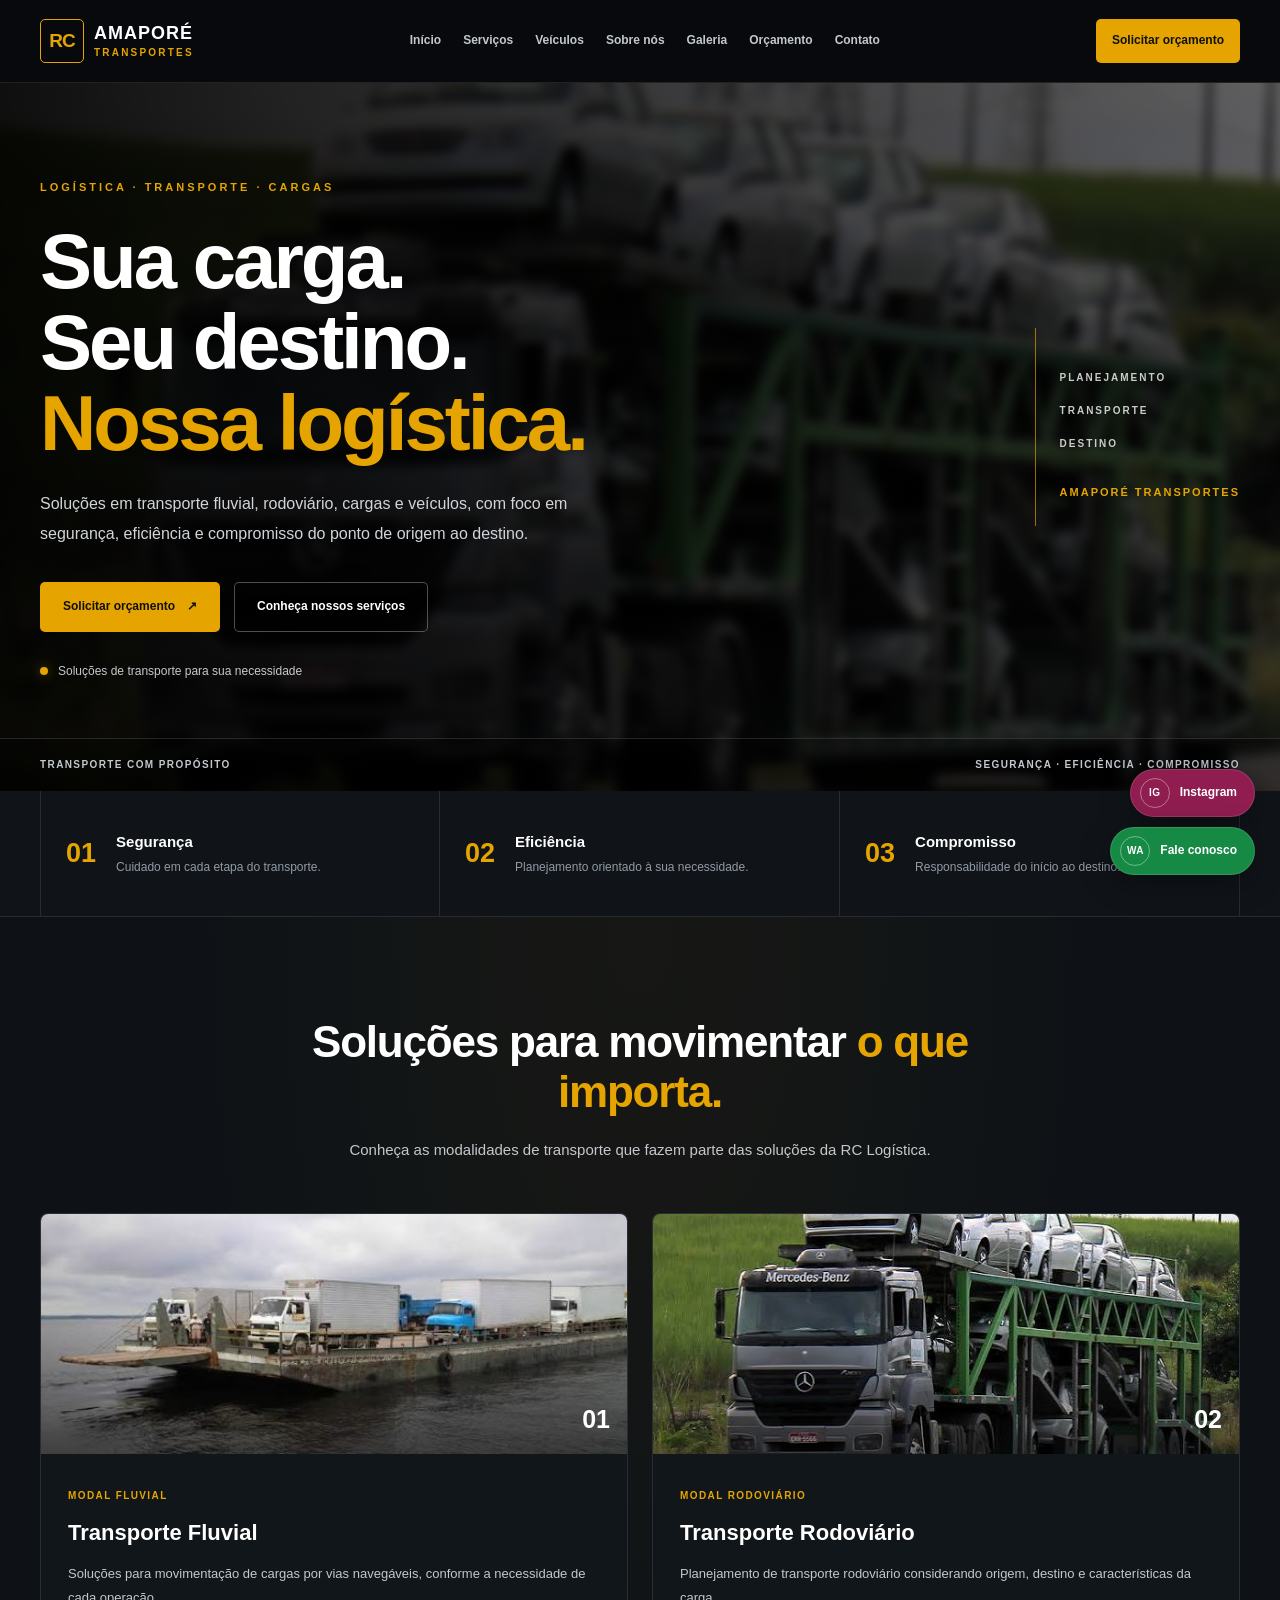
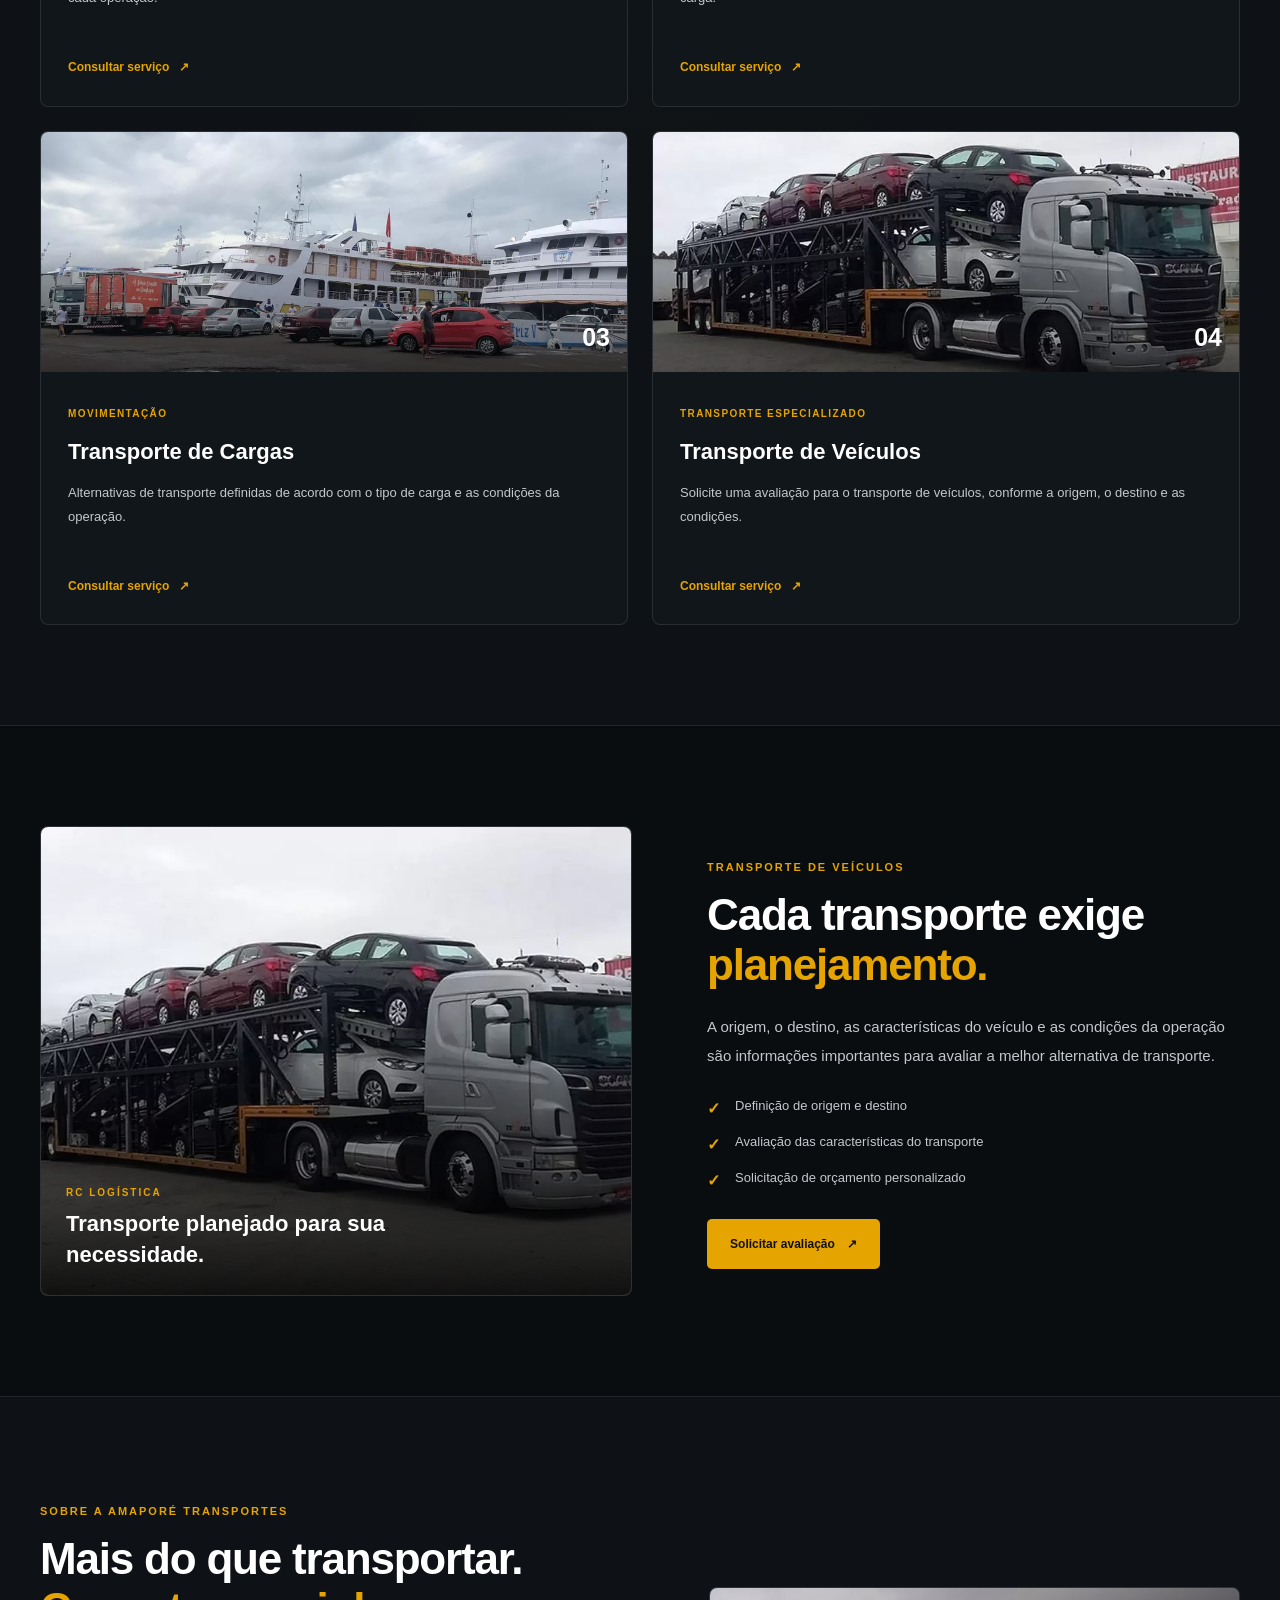
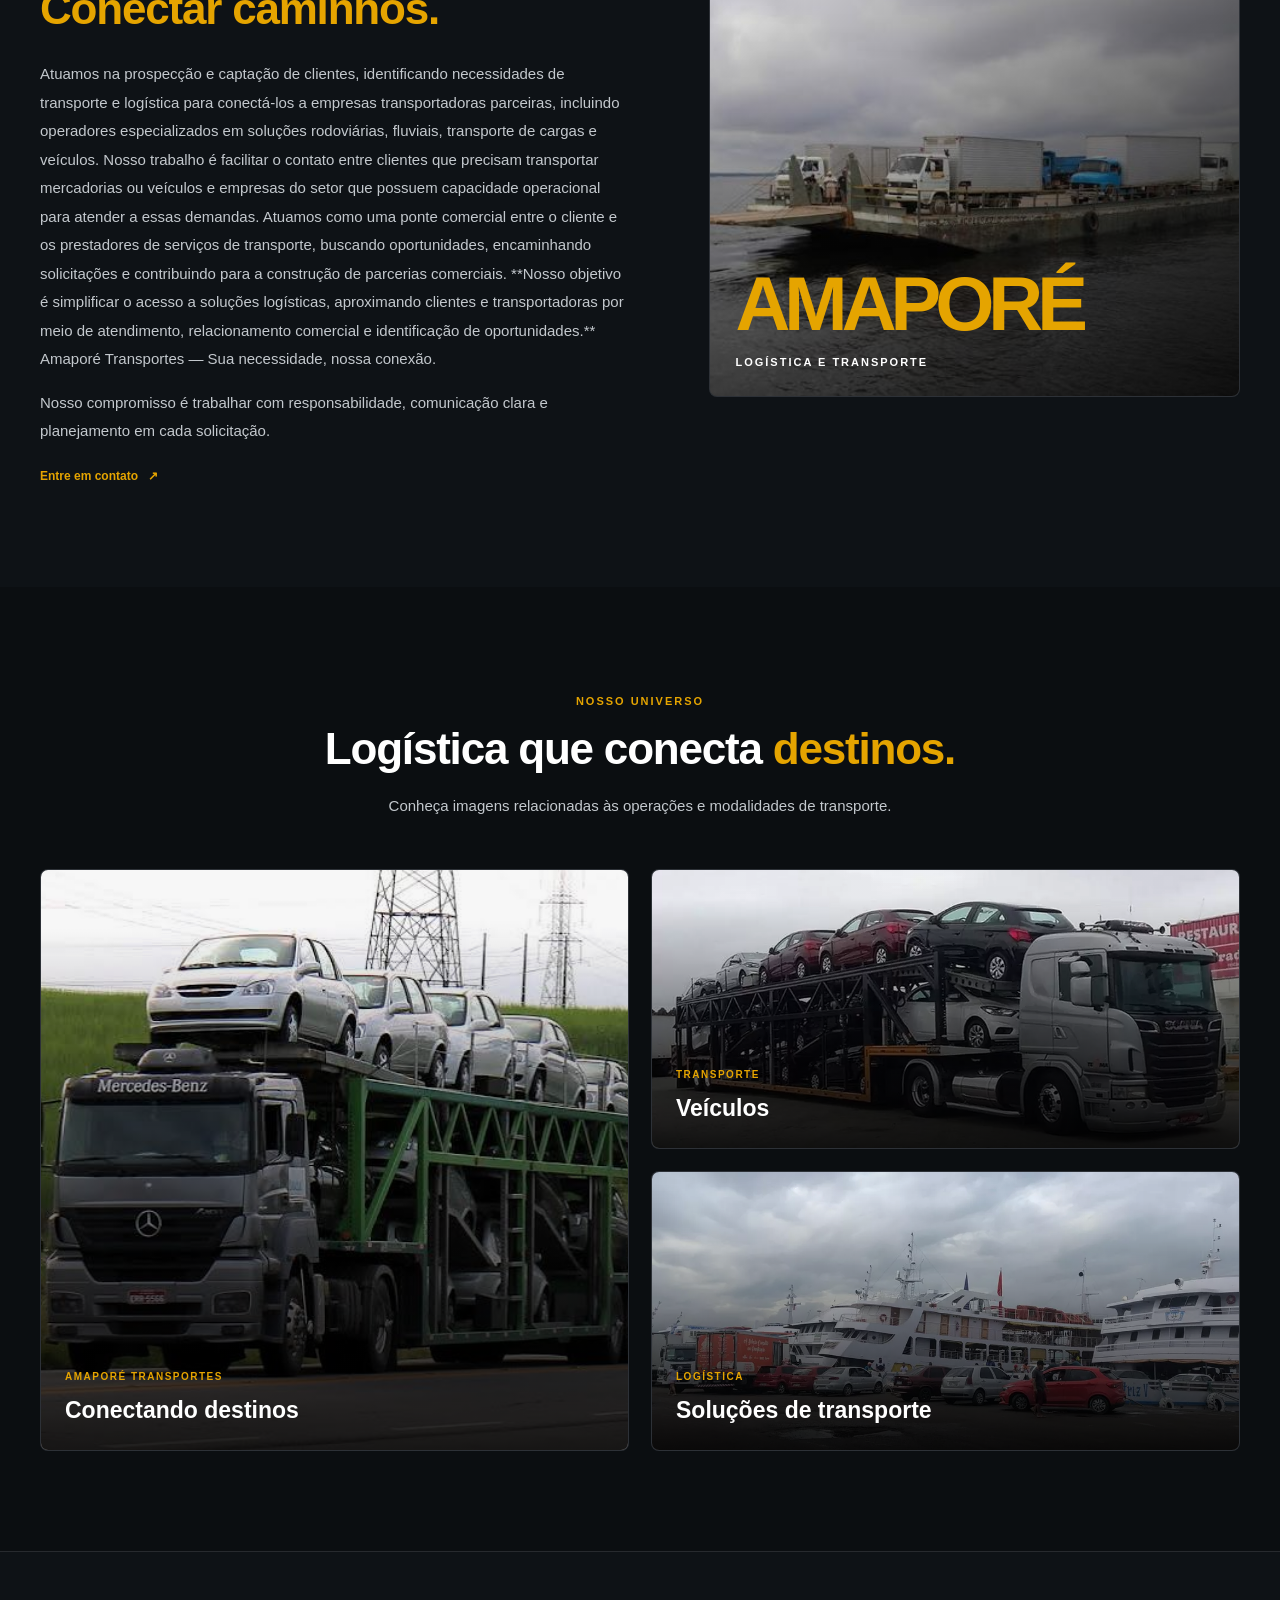
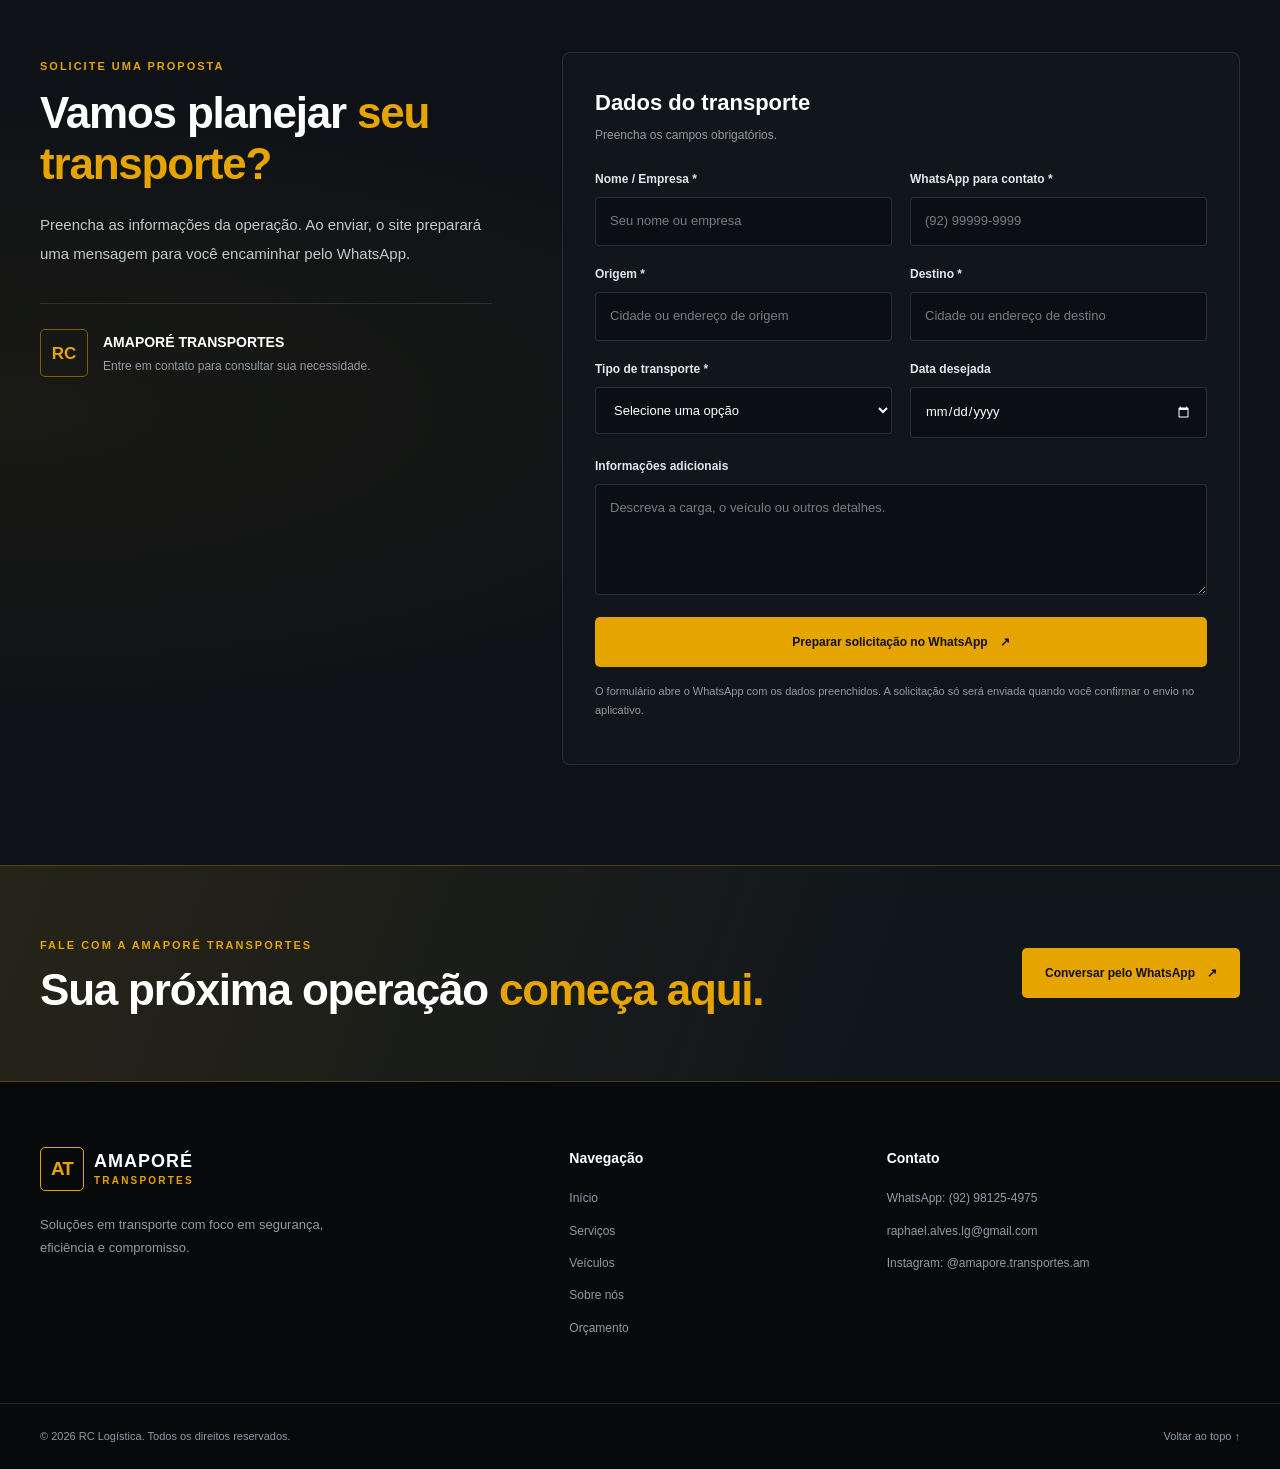
==== commit ad61864b: "Update branding from RC Logística to Amaporé Transportes" ====
--- a/index.html
+++ b/index.html
@@ -12,7 +12,7 @@
     
     <meta name="theme-color" content="#080a0d">
 
-    <title>RC Logística | Transporte Fluvial e Rodoviário em Manaus - AM</title>
+    <title>AMAPORÉ TRANSPORTES| Transporte Fluvial e Rodoviário em Manaus - AM</title>
 
     <link rel="stylesheet" href="css/style.css">
 </head>
@@ -27,8 +27,8 @@
                 <span class="logo-mark">RC</span>
 
                 <span class="logo-text">
-                    <strong>RC</strong>
-                    <span>LOGÍSTICA</span>
+                    <strong>AMAPORÉ</strong>
+                    <span>TRANSPORTES</span>
                 </span>
             </a>
 
@@ -114,7 +114,7 @@
                     <p>TRANSPORTE</p>
                     <p>DESTINO</p>
 
-                    <span>RC LOGÍSTICA</span>
+                    <span>AMAPORÉ TRANSPORTES</span>
                 </div>
 
             </div>
@@ -355,7 +355,7 @@
 
                 <div class="about-content">
 
-                    <span class="section-tag">SOBRE A RC LOGÍSTICA</span>
+                    <span class="section-tag">SOBRE A AMAPORÉ TRANSPORTES</span>
 
                     <h2>
                         Mais do que transportar.
@@ -363,7 +363,7 @@
                     </h2>
 
                     <p>
-                        A RC Logística atua na prospecção e captação de clientes, identificando necessidades de transporte e logística para conectá-los a empresas transportadoras parceiras, incluindo operadores especializados em soluções rodoviárias, fluviais, transporte de cargas e veículos.
+                        Atuamos na prospecção e captação de clientes, identificando necessidades de transporte e logística para conectá-los a empresas transportadoras parceiras, incluindo operadores especializados em soluções rodoviárias, fluviais, transporte de cargas e veículos.
 
                         Nosso trabalho é facilitar o contato entre clientes que precisam transportar mercadorias ou veículos e empresas do setor que possuem capacidade operacional para atender a essas demandas.
 
@@ -371,7 +371,7 @@
 
                         **Nosso objetivo é simplificar o acesso a soluções logísticas, aproximando clientes e transportadoras por meio de atendimento, relacionamento comercial e identificação de oportunidades.**
 
-                        RC Logística — Sua necessidade, nossa conexão.
+                        Amaporé Transportes — Sua necessidade, nossa conexão.
                     </p>
 
                     <p>
@@ -395,7 +395,7 @@
                     >
 
                     <div class="about-visual-overlay">
-                        <span>RC</span>
+                        <span>AMAPORÉ</span>
                         <p>LOGÍSTICA E TRANSPORTE</p>
                     </div>
 
@@ -435,7 +435,7 @@
                         >
 
                         <div class="gallery-overlay">
-                            <span>RC LOGÍSTICA</span>
+                            <span>AMAPORÉ TRANSPORTES</span>
                             <h3>Conectando destinos</h3>
                         </div>
                     </article>
@@ -497,7 +497,7 @@
                         <span class="quote-contact-icon">RC</span>
 
                         <div>
-                            <strong>RC Logística</strong>
+                            <strong>AMAPORÉ TRANSPORTES</strong>
                             <p>Entre em contato para consultar sua necessidade.</p>
                         </div>
                     </div>
@@ -645,7 +645,7 @@
             <div class="container contact-cta-content">
 
                 <div>
-                    <span class="section-tag">FALE COM A RC LOGÍSTICA</span>
+                    <span class="section-tag">FALE COM A AMAPORÉ TRANSPORTES</span>
 
                     <h2>
                         Sua próxima operação
@@ -677,11 +677,11 @@
             <div class="footer-brand">
 
                 <a href="#inicio" class="logo">
-                    <span class="logo-mark">RC</span>
+                    <span class="logo-mark">AT</span>
 
                     <span class="logo-text">
-                        <strong>RC</strong>
-                        <span>LOGÍSTICA</span>
+                        <strong>AMAPORÉ</strong>
+                        <span>TRANSPORTES</span>
                     </span>
                 </a>
 
@@ -720,11 +720,11 @@
                 </a>
 
                 <a
-                    href="https://www.instagram.com/rc_logistica.am/"
+                    href="https://www.instagram.com/amapore.transportes.am/"
                     target="_blank"
                     rel="noopener noreferrer"
                 >
-                    Instagram: @rc_logistica.am
+                    Instagram: @amapore.transportes.am
                 </a>
             </div>
 
@@ -735,7 +735,7 @@
             <div class="container footer-bottom-content">
 
                 <p id="footerYear">
-                    © 2026 RC Logística. Todos os direitos reservados.
+                    © 2026 AMAPORÉ TRANSPORTES. Todos os direitos reservados.
                 </p>
 
                 <a href="#inicio">Voltar ao topo ↑</a>
@@ -750,11 +750,11 @@
     <div class="social-float">
 
         <a
-            href="https://www.instagram.com/rc_logistica.am/"
+            href="https://www.instagram.com/amapore.transportes.am/"
             class="instagram-float"
             target="_blank"
             rel="noopener noreferrer"
-            aria-label="Instagram da RC Logística"
+            aria-label="Instagram da Amaporé Transportes"
         >
             <span class="instagram-icon">IG</span>
             <span class="instagram-text">Instagram</span>
@@ -765,7 +765,7 @@
             class="whatsapp-float"
             target="_blank"
             rel="noopener noreferrer"
-            aria-label="Falar com a RC Logística pelo WhatsApp"
+            aria-label="Falar com a Amaporé Transportes pelo WhatsApp"
         >
             <span class="whatsapp-icon">WA</span>
             <span class="whatsapp-text">Fale conosco</span>
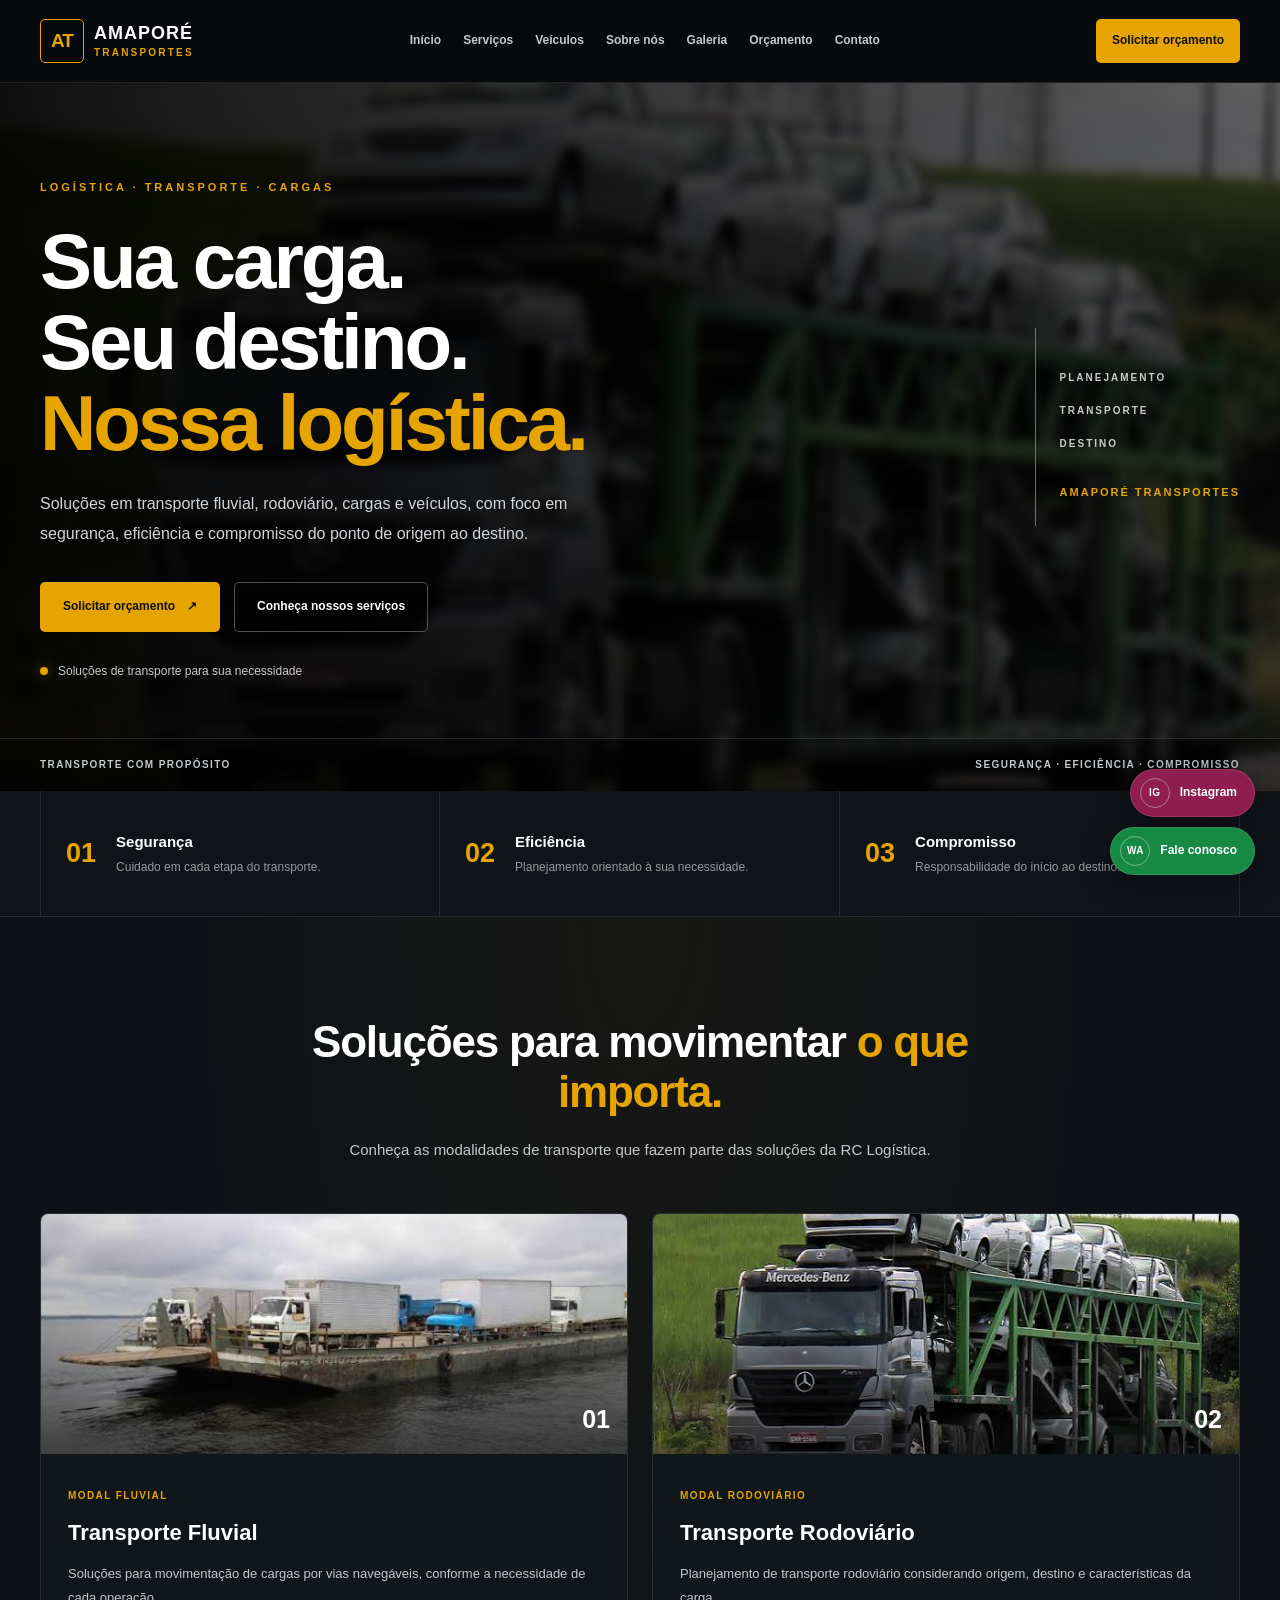
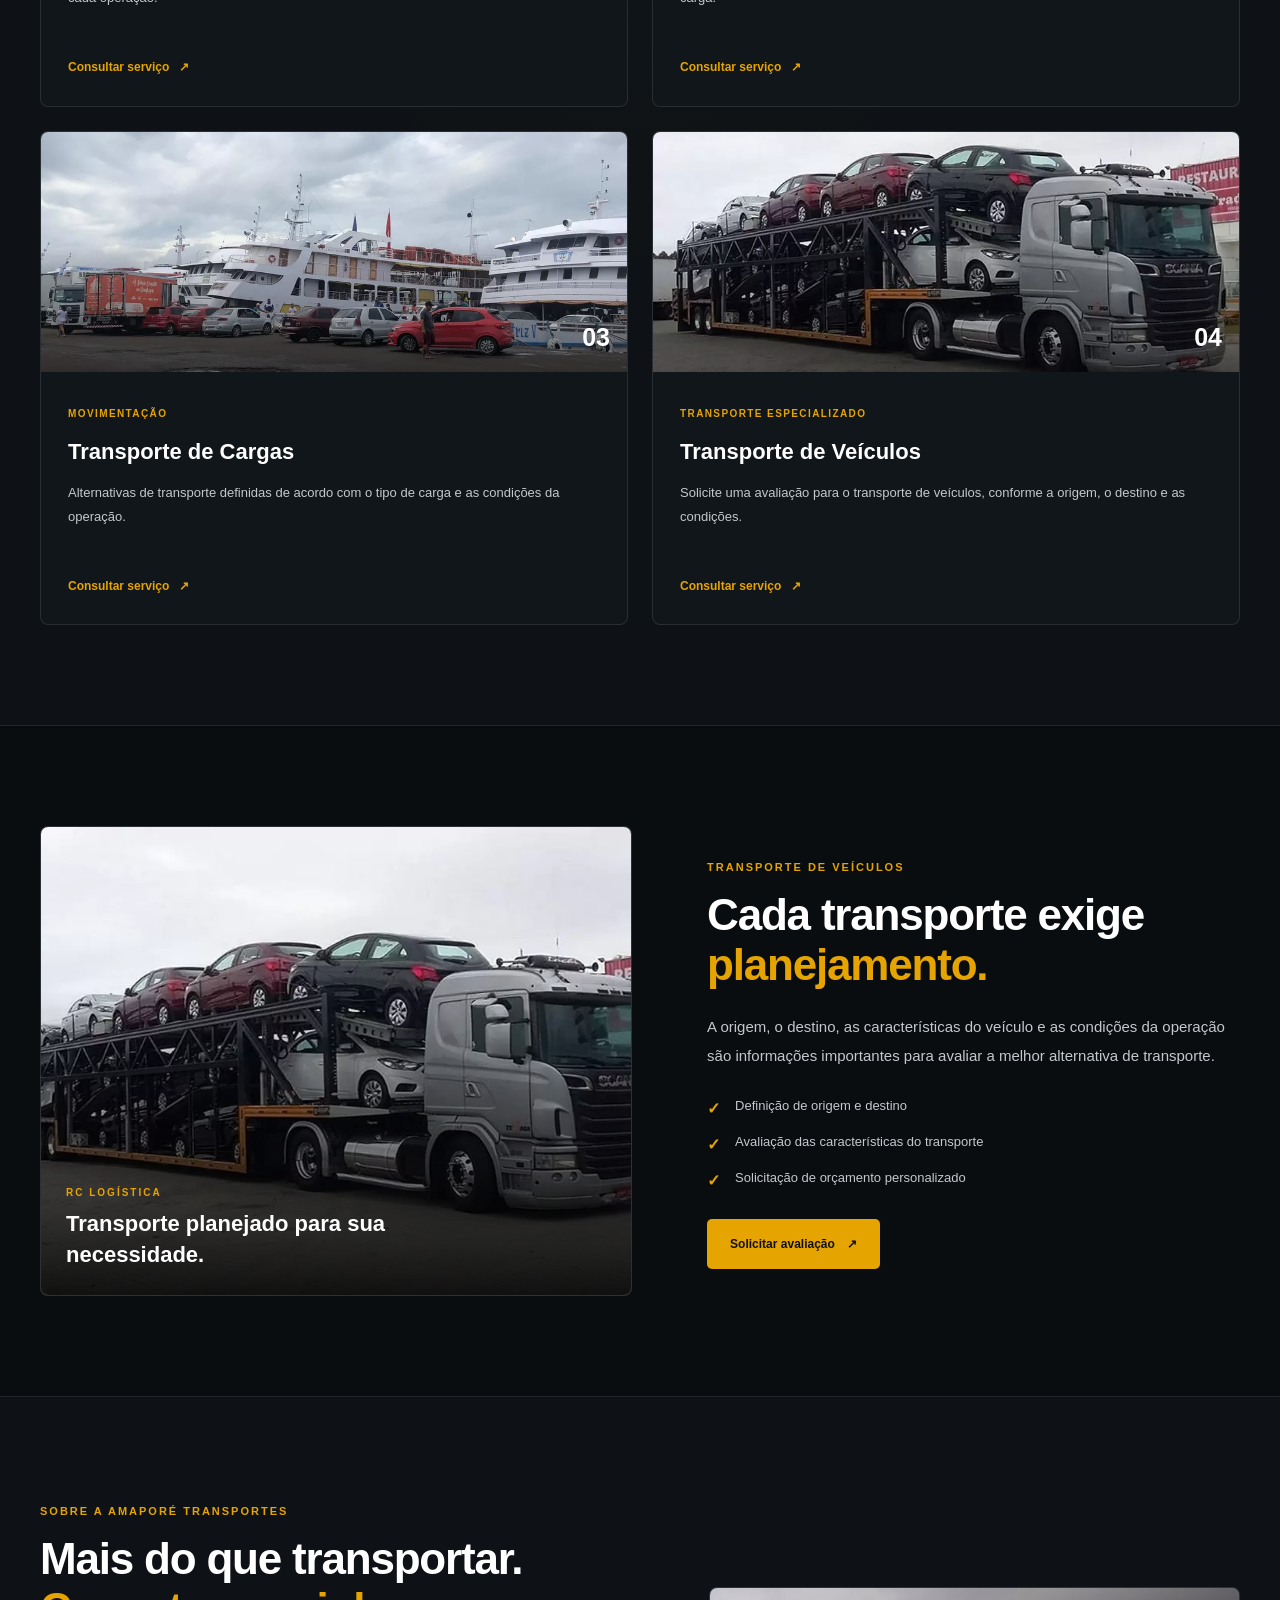
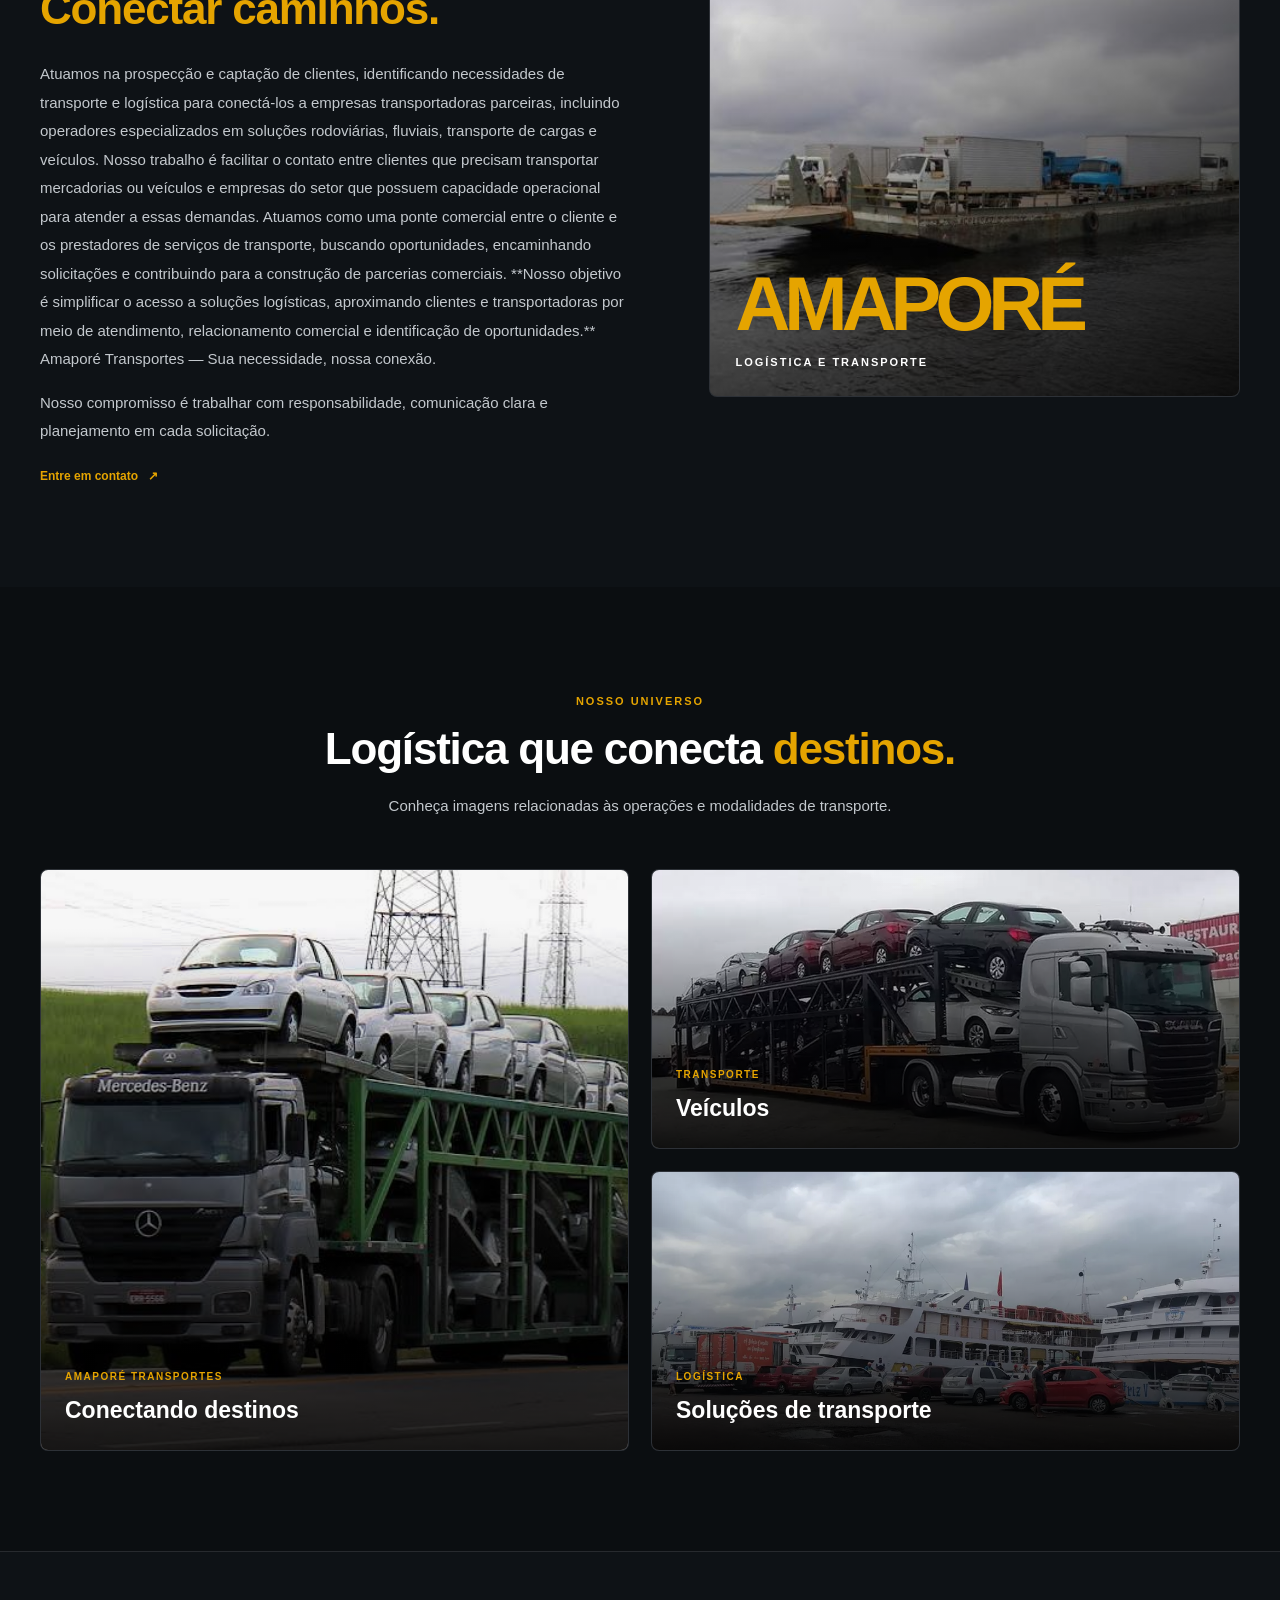
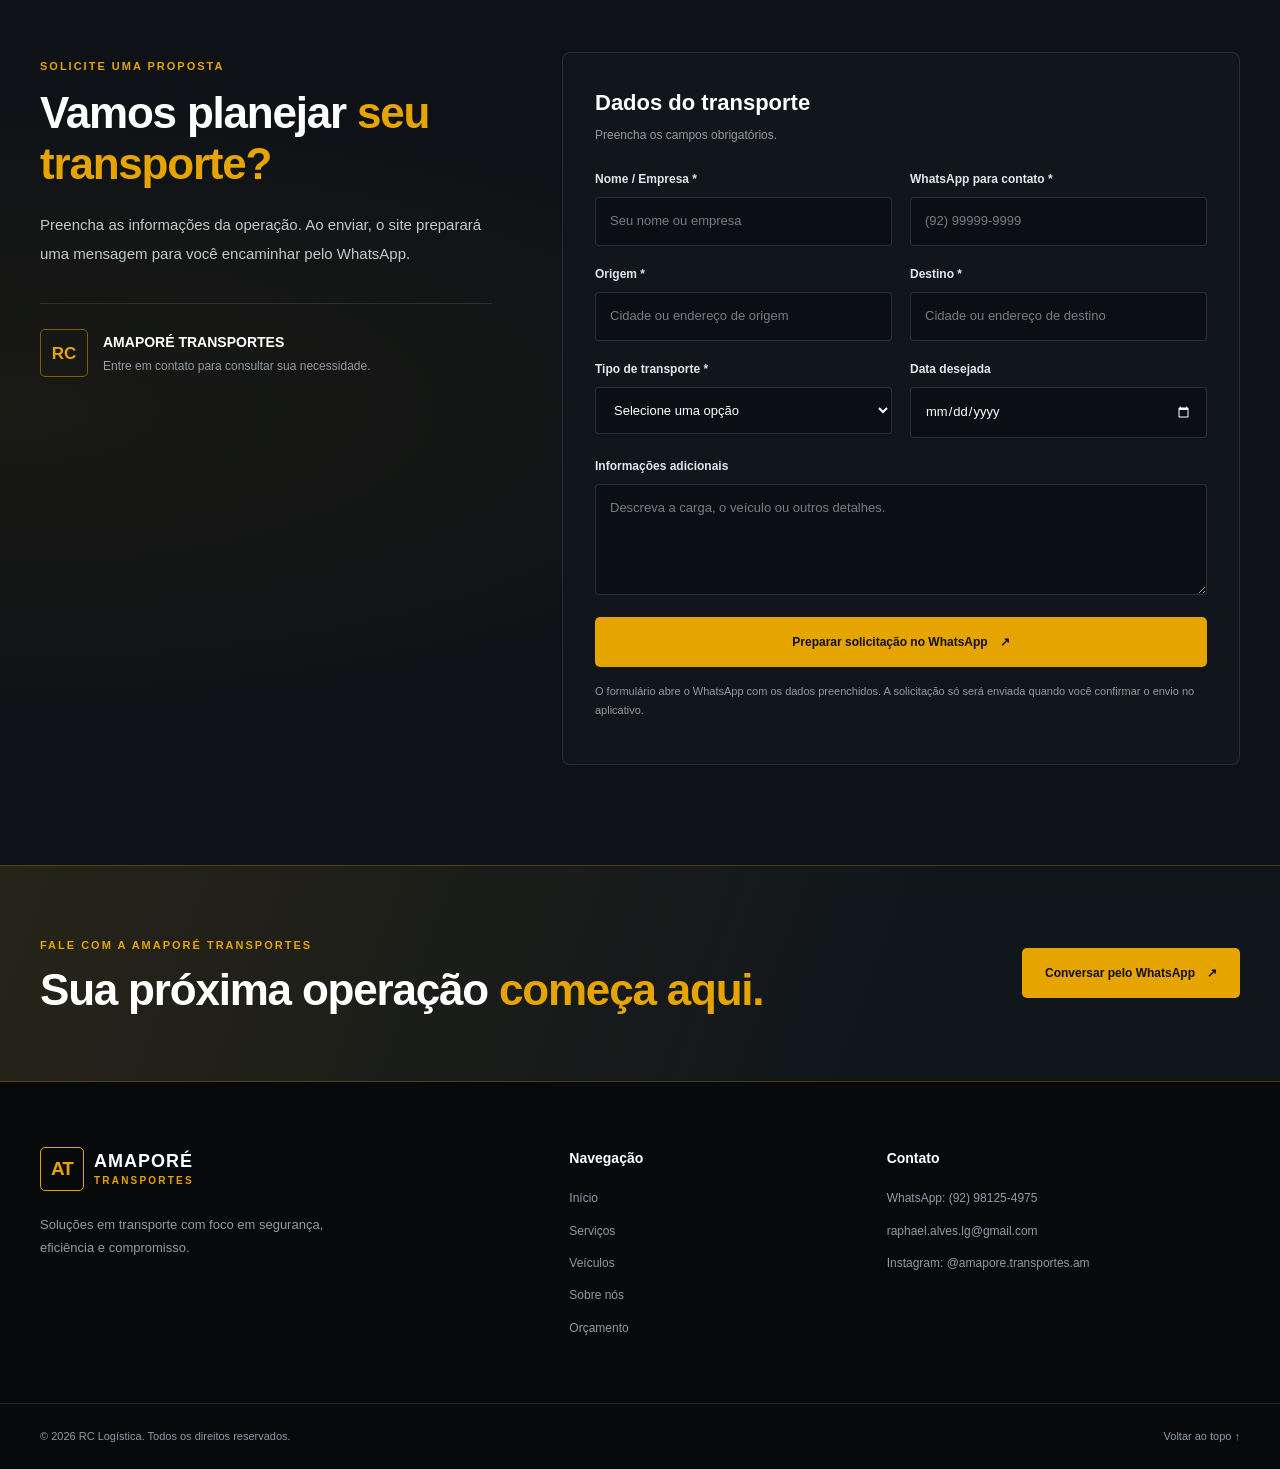
==== commit 111babc2: "Update index.html" ====
--- a/index.html
+++ b/index.html
@@ -7,12 +7,12 @@
     <meta name="viewport" content="width=device-width, initial-scale=1.0">
     <meta
         name="description"
-        content="RC Logística: Soluções eficientes em transporte fluvial, rodoviário, cargas e veículos em Manaus e região do Amazonas. Solicite seu orçamento!"
+        content="Amaporé Logística: Soluções eficientes em transporte fluvial, rodoviário, cargas e veículos em Manaus e região do Amazonas. Solicite seu orçamento!"
     >
     
     <meta name="theme-color" content="#080a0d">
 
-    <title>AMAPORÉ TRANSPORTES| Transporte Fluvial e Rodoviário em Manaus - AM</title>
+    <title>AMAPORÉ TRANSPORTES | Transporte Fluvial e Rodoviário em Manaus - AM</title>
 
     <link rel="stylesheet" href="css/style.css">
 </head>
@@ -24,7 +24,7 @@
         <div class="container header-content">
 
             <a href="#inicio" class="logo" aria-label="RC Logística - início">
-                <span class="logo-mark">RC</span>
+                <span class="logo-mark">AT</span>
 
                 <span class="logo-text">
                     <strong>AMAPORÉ</strong>
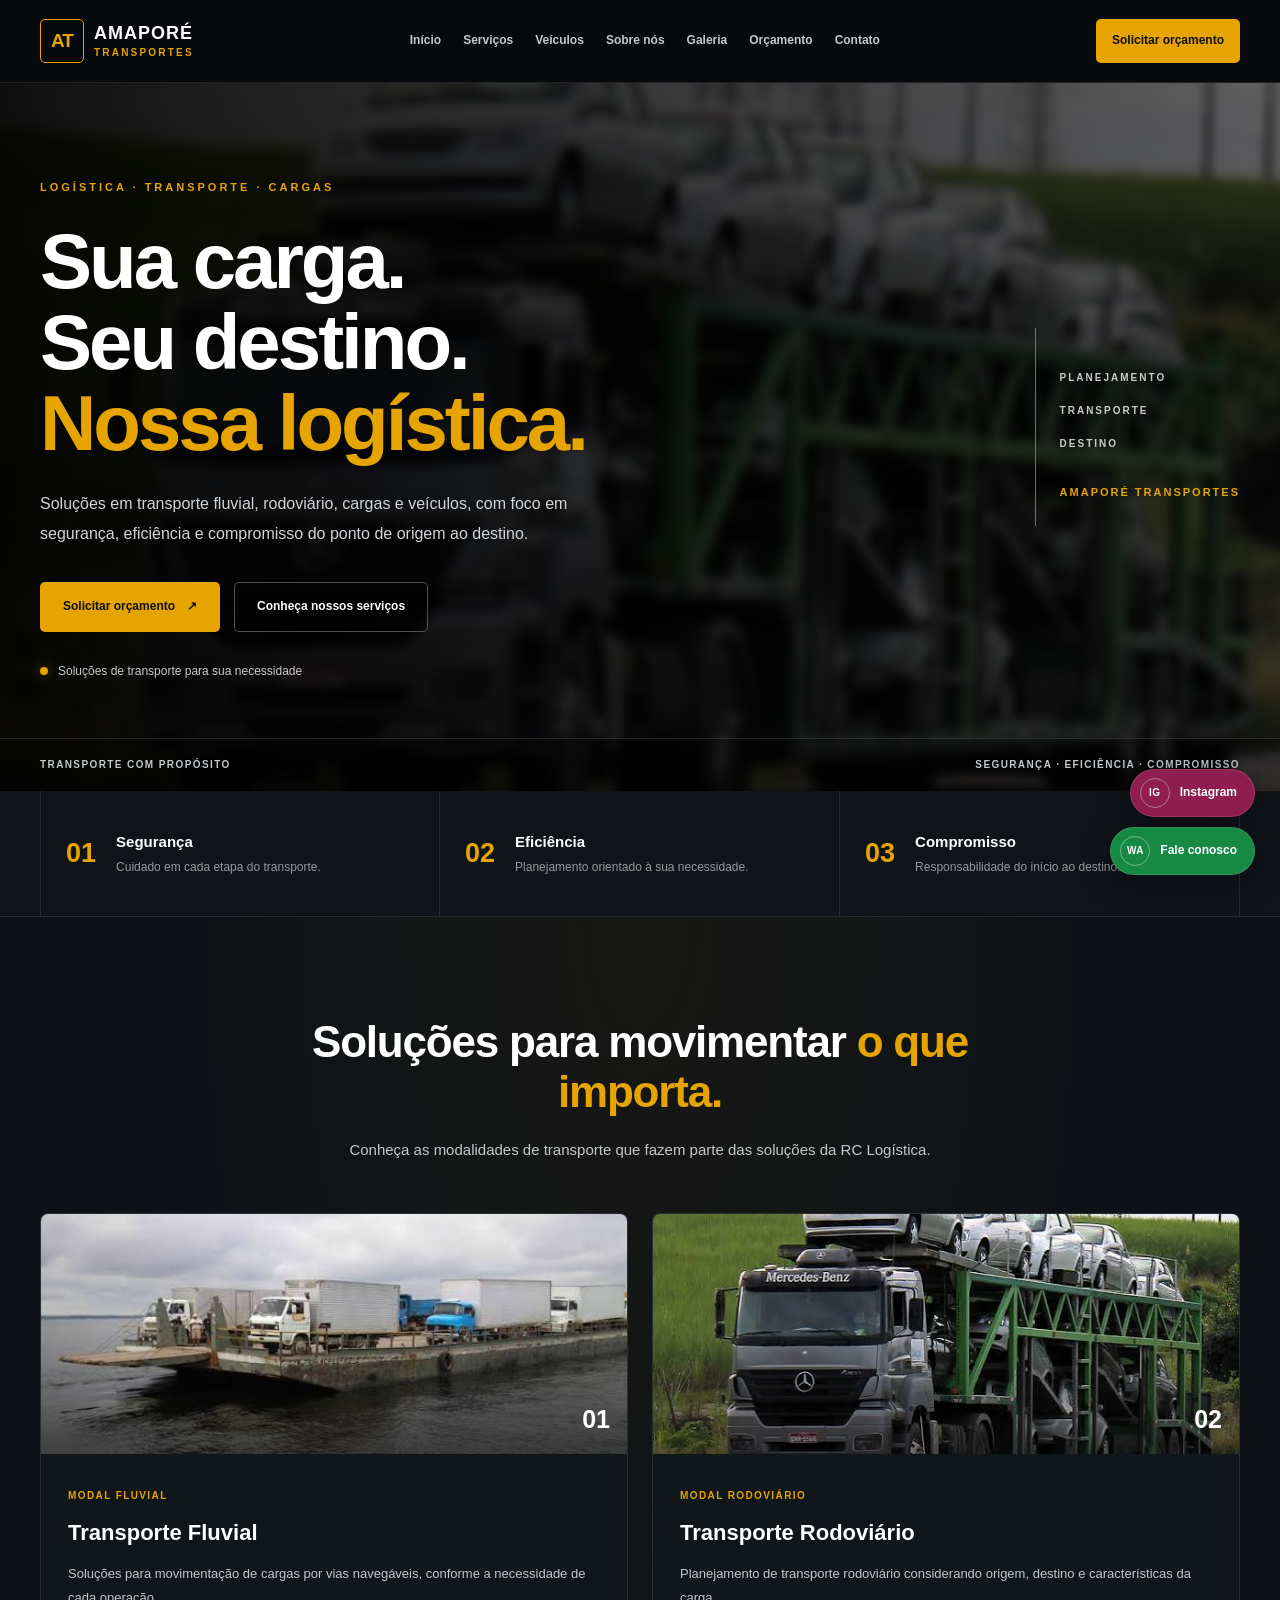
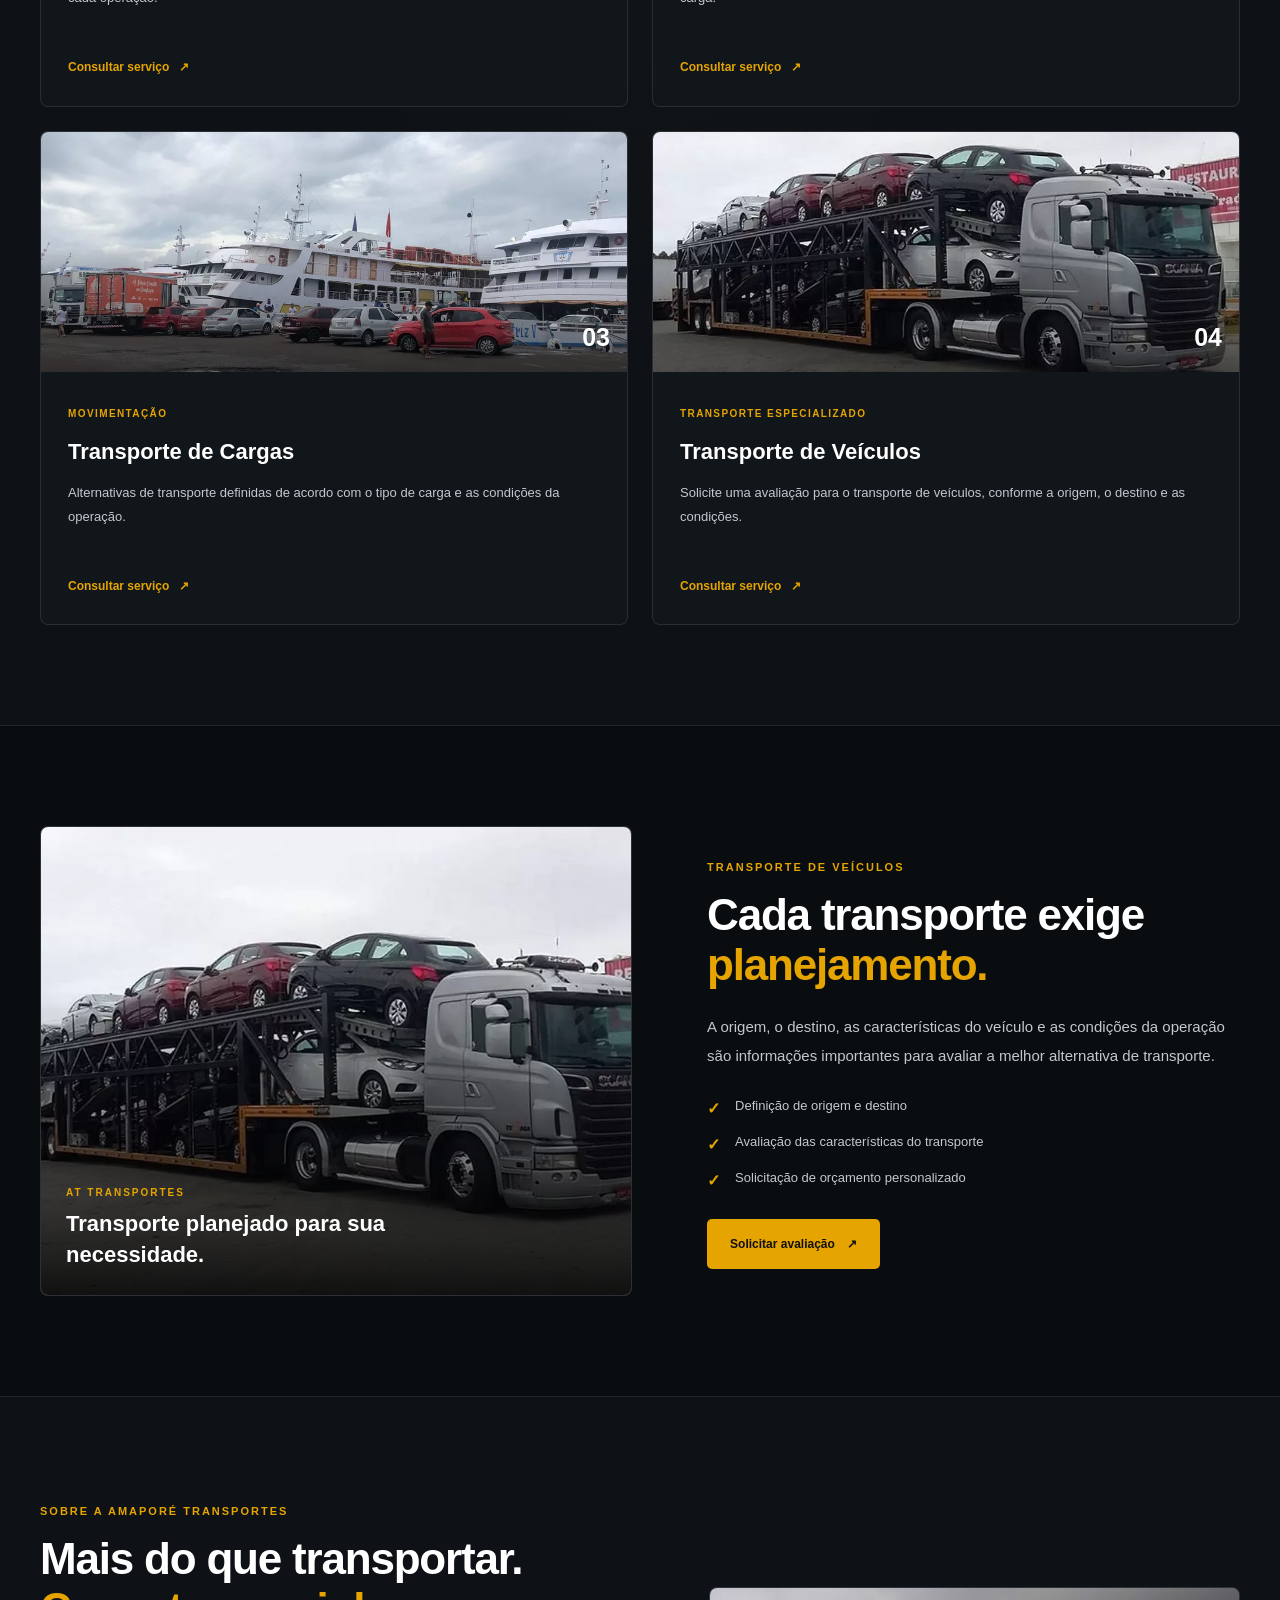
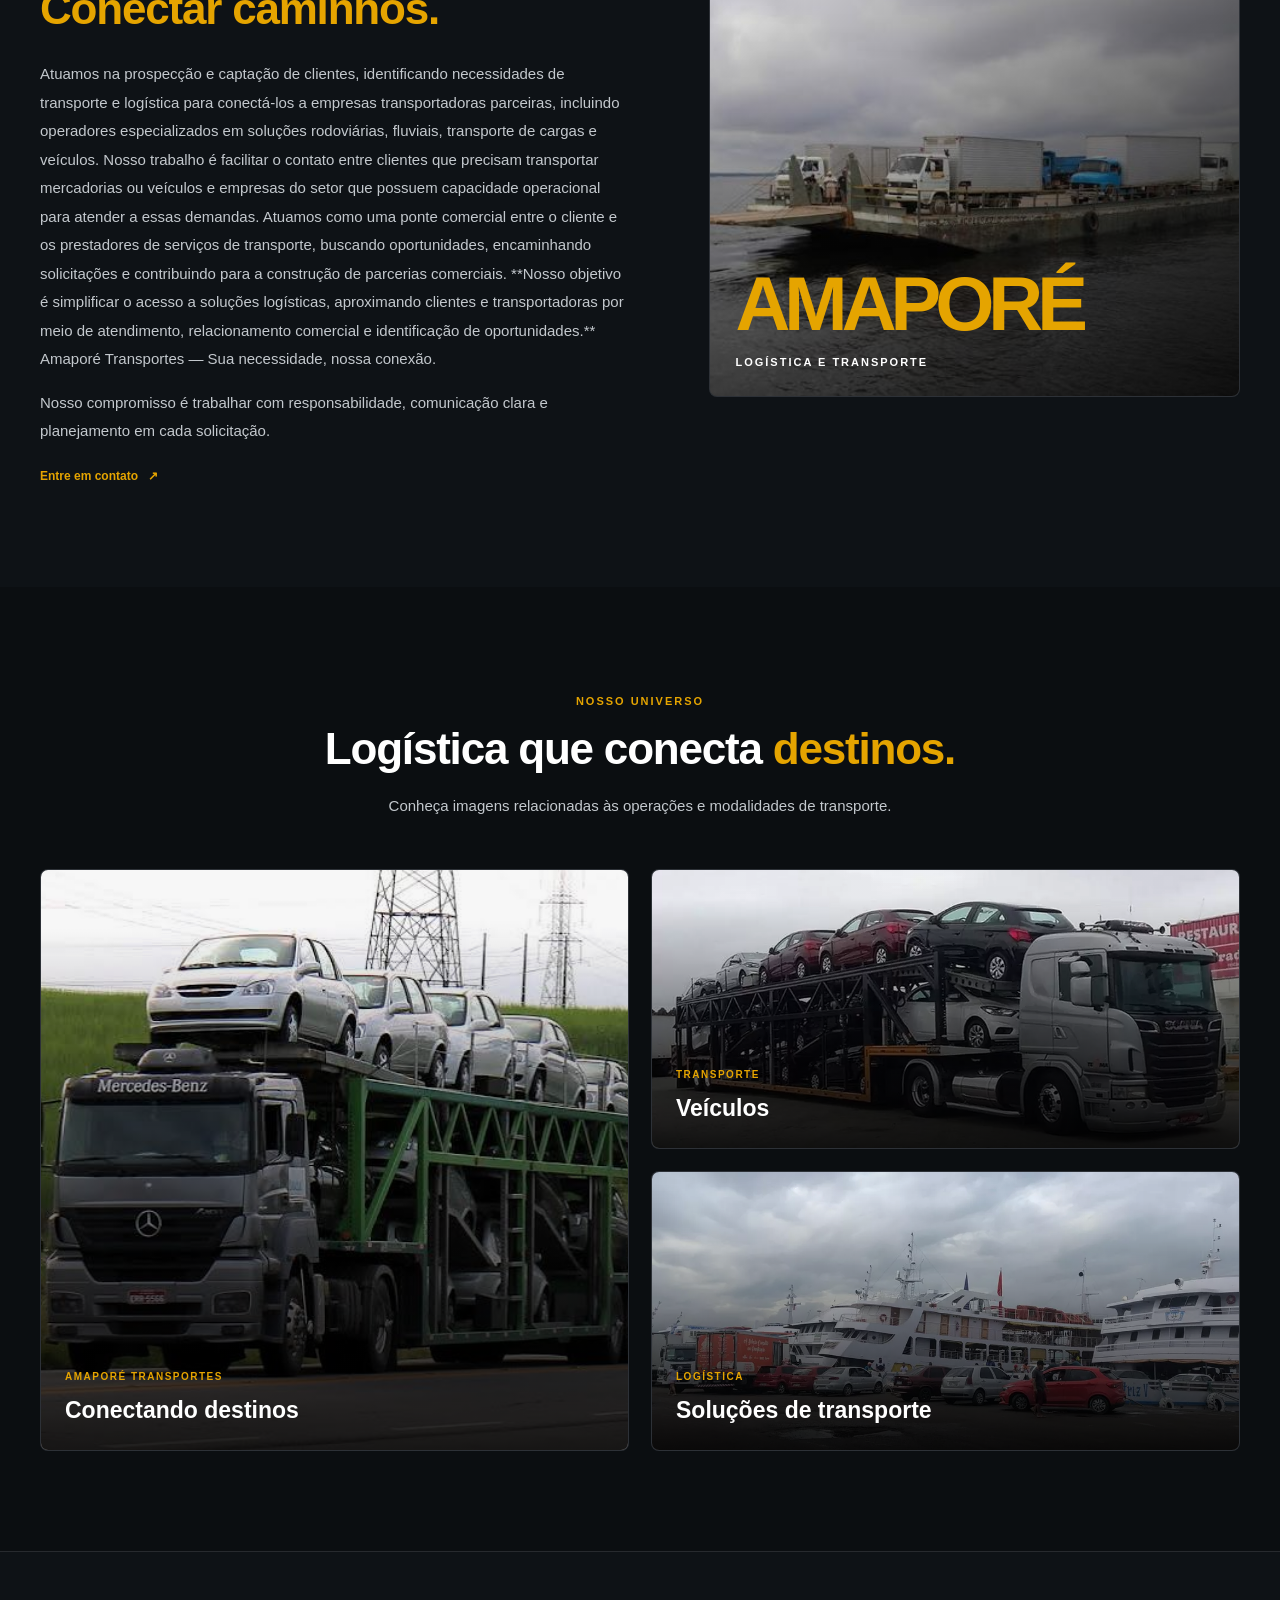
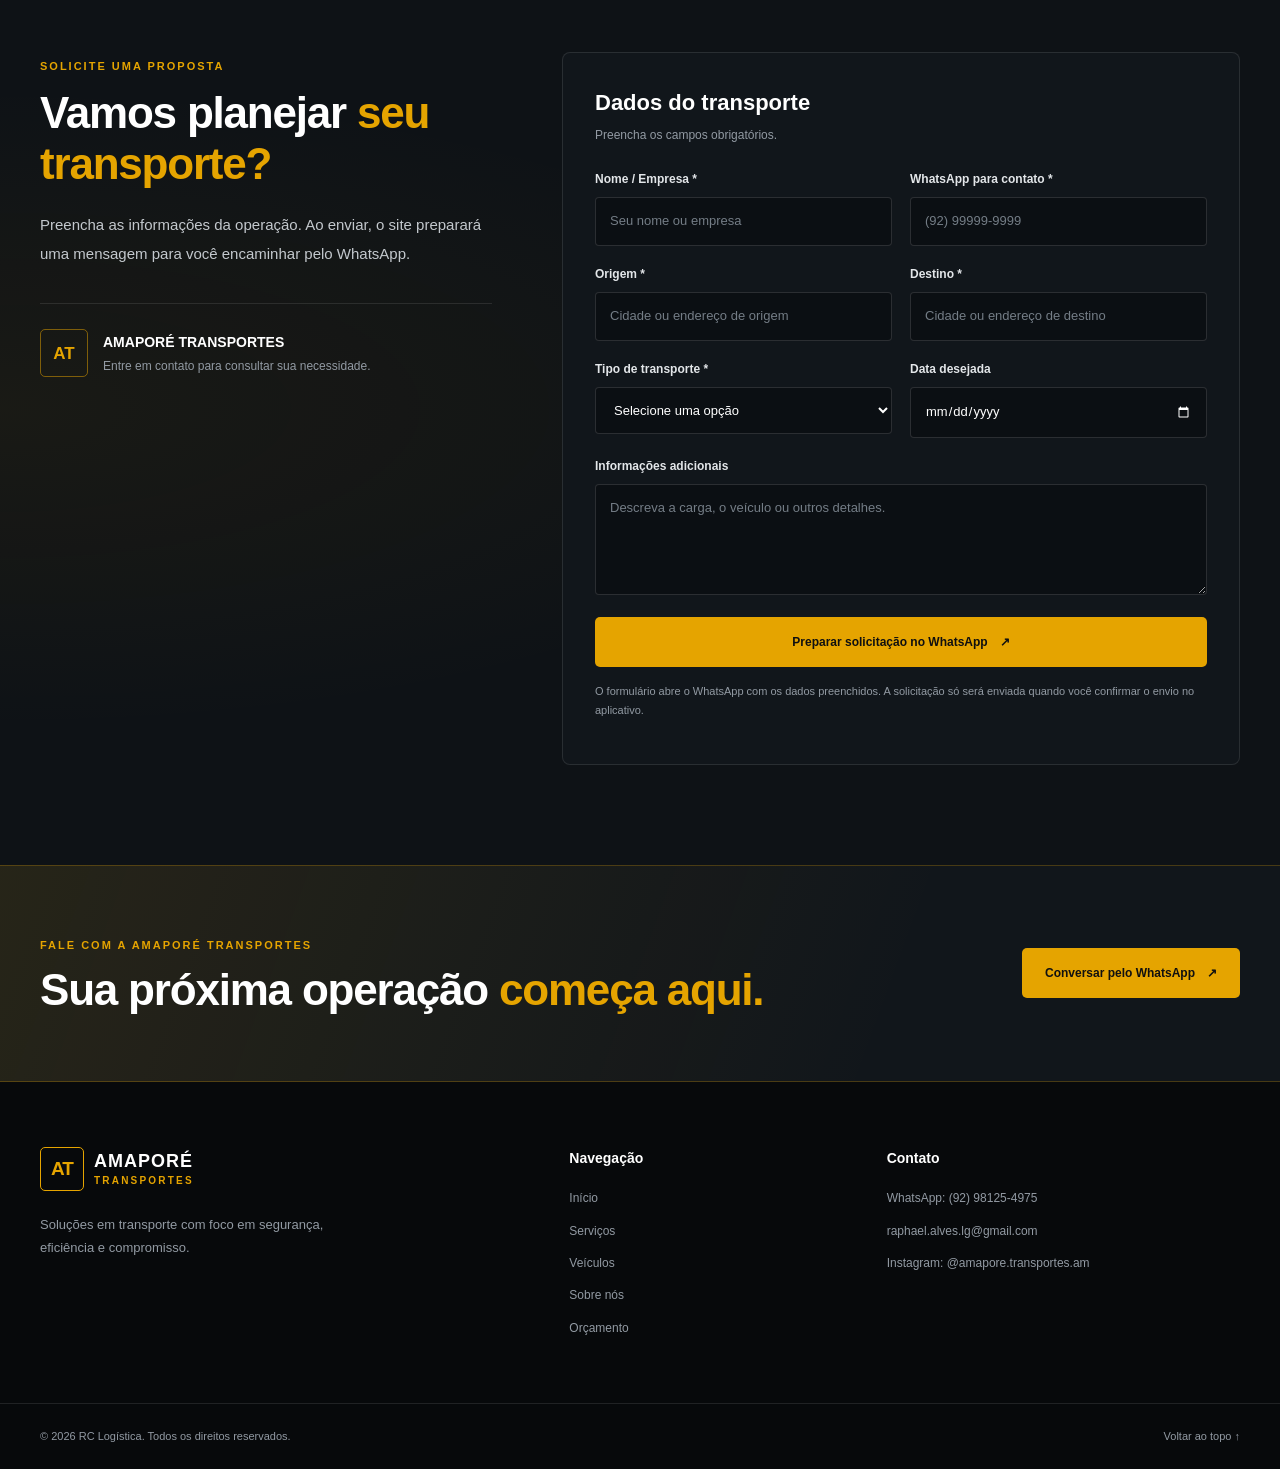
==== commit d705ca8f: "Update index.html" ====
--- a/index.html
+++ b/index.html
@@ -310,7 +310,7 @@
                     >
 
                     <div class="vehicle-image-caption">
-                        <span>RC LOGÍSTICA</span>
+                        <span>AT TRANSPORTES</span>
                         <strong>Transporte planejado para sua necessidade.</strong>
                     </div>
                 </div>
@@ -494,7 +494,7 @@
                     </p>
 
                     <div class="quote-contact-note">
-                        <span class="quote-contact-icon">RC</span>
+                        <span class="quote-contact-icon">AT</span>
 
                         <div>
                             <strong>AMAPORÉ TRANSPORTES</strong>
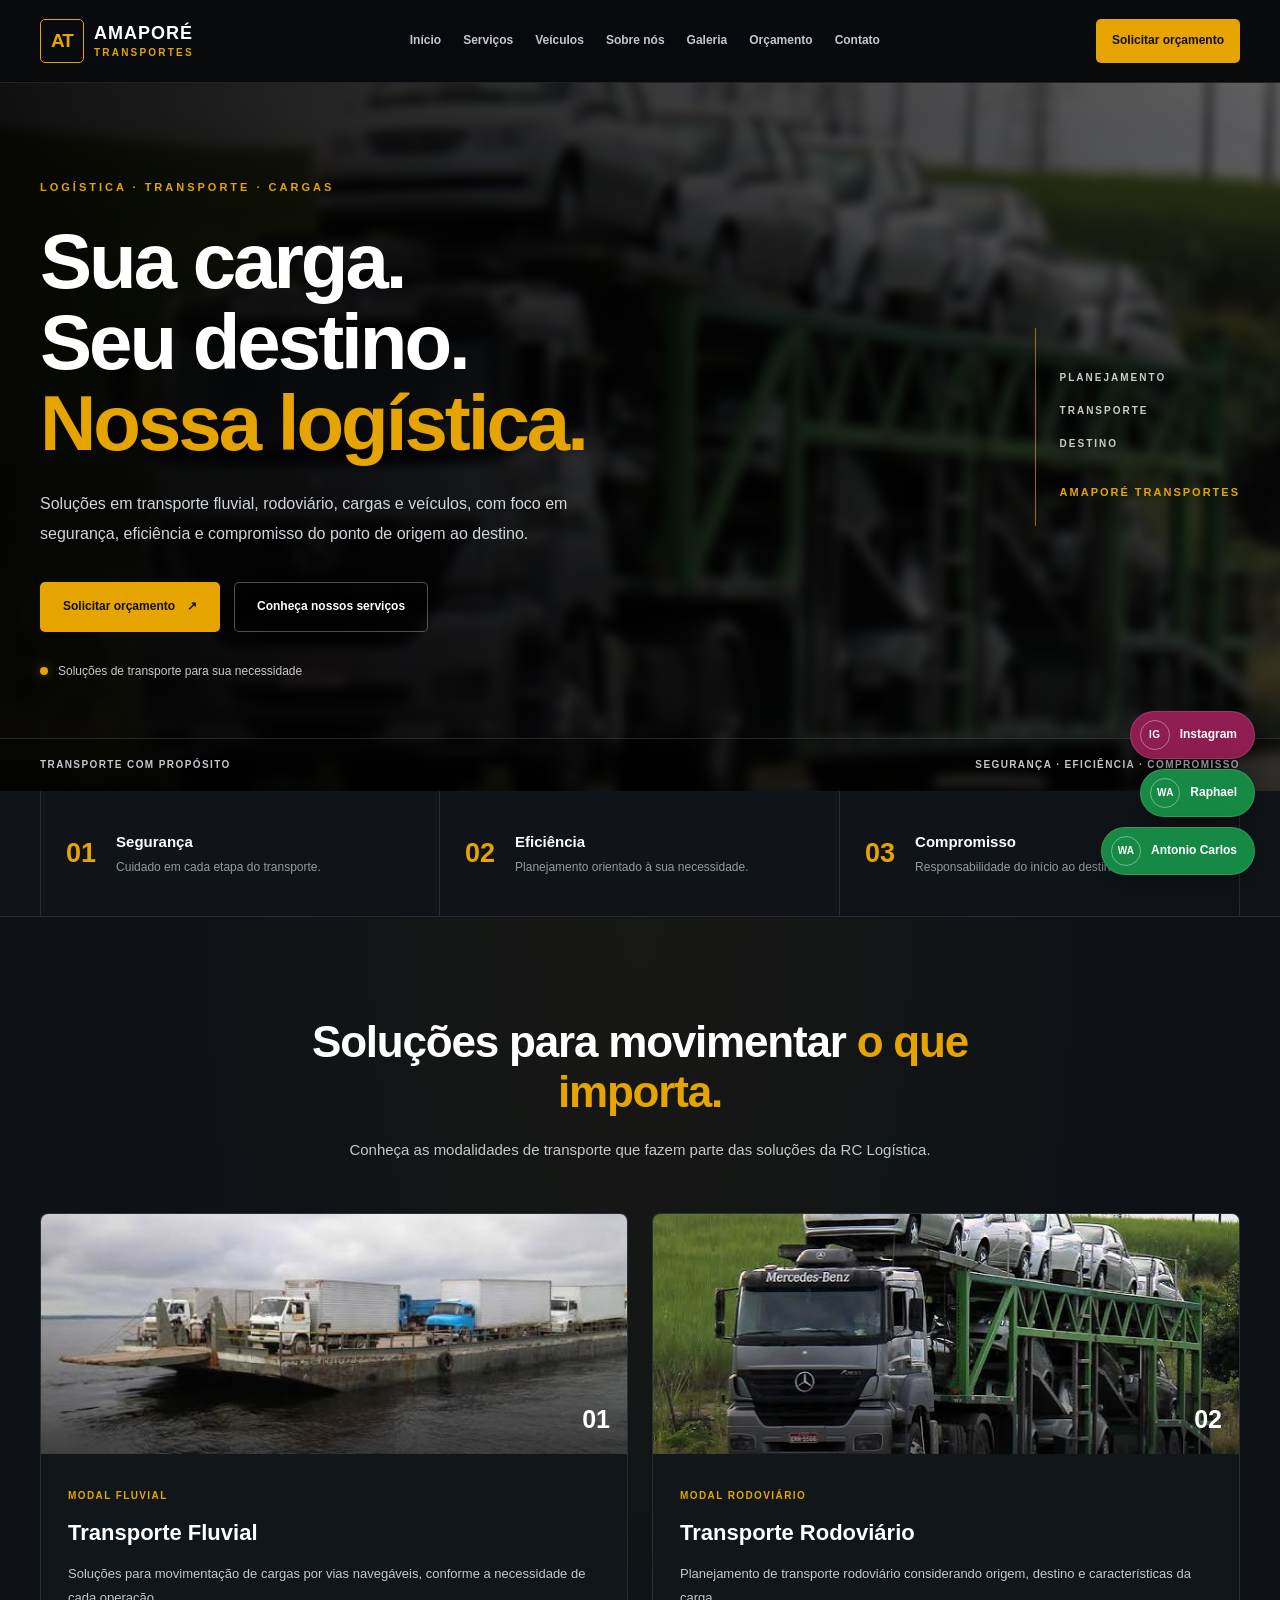
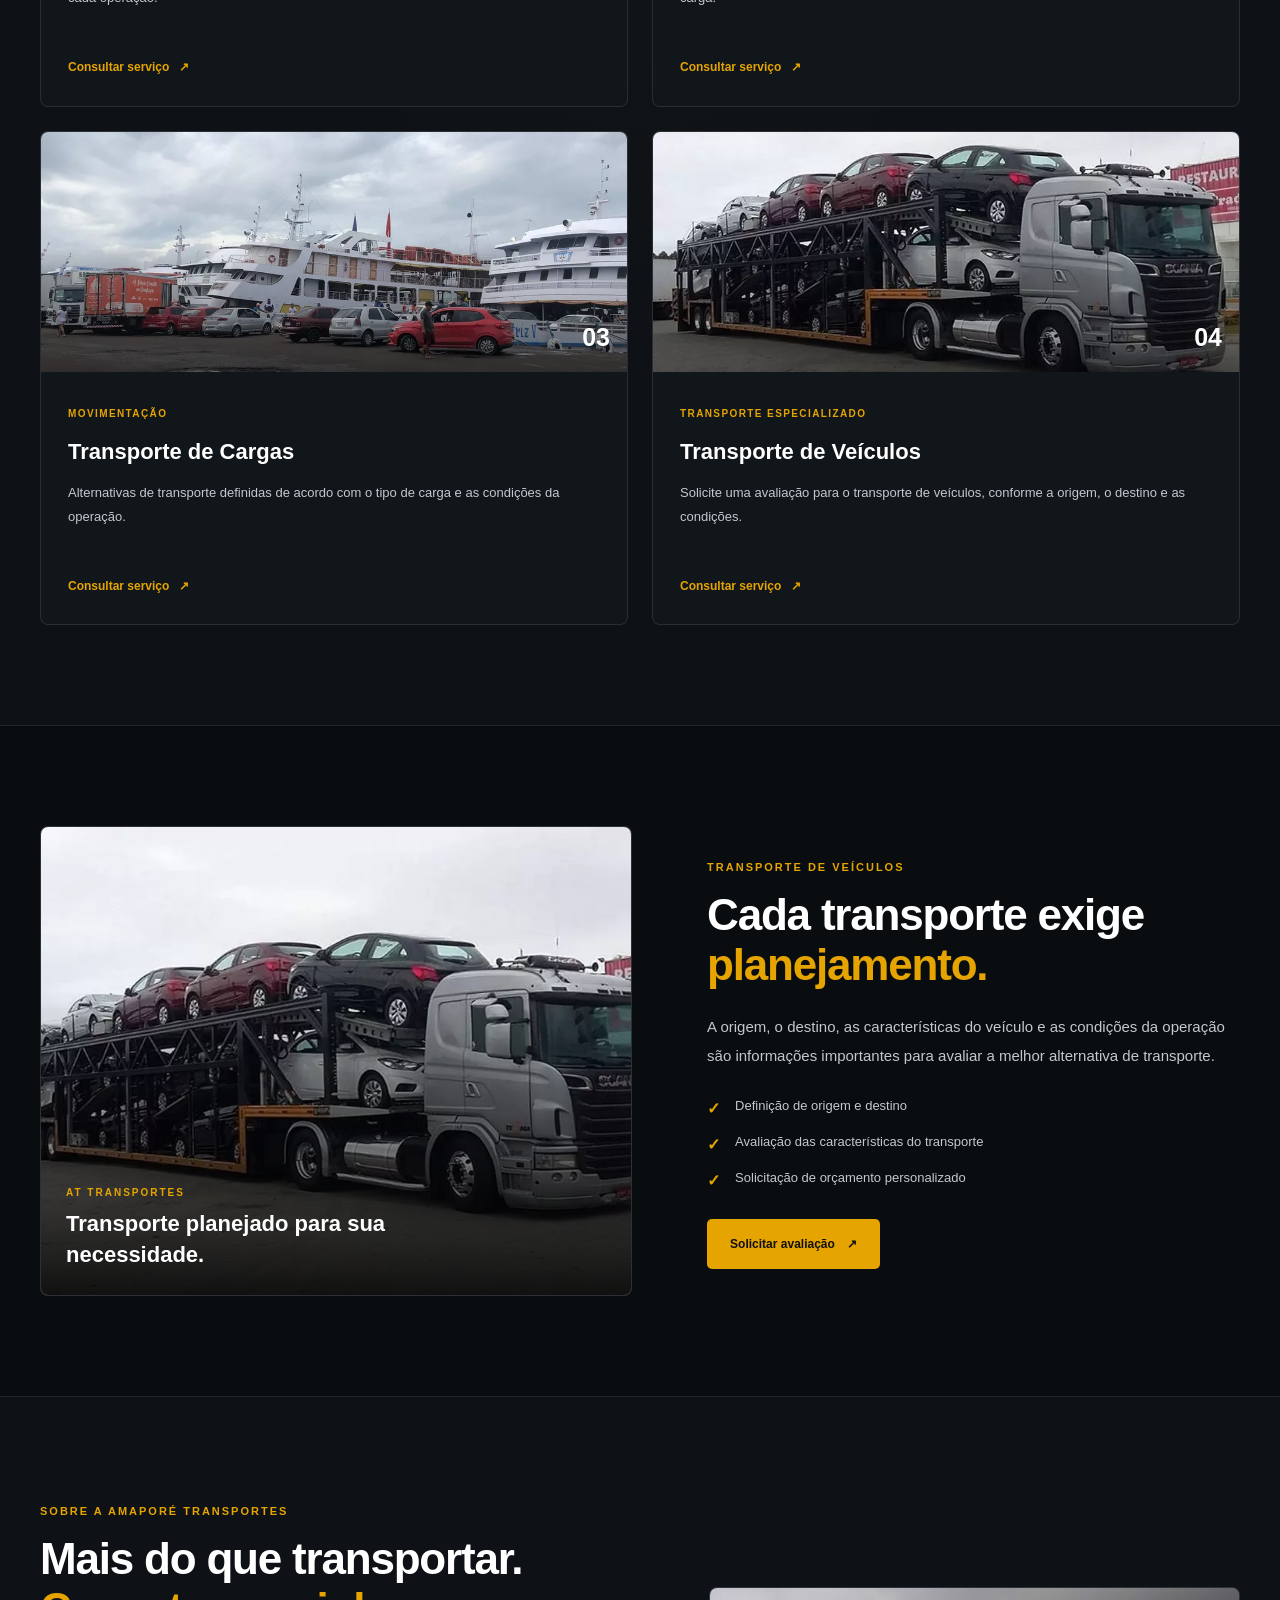
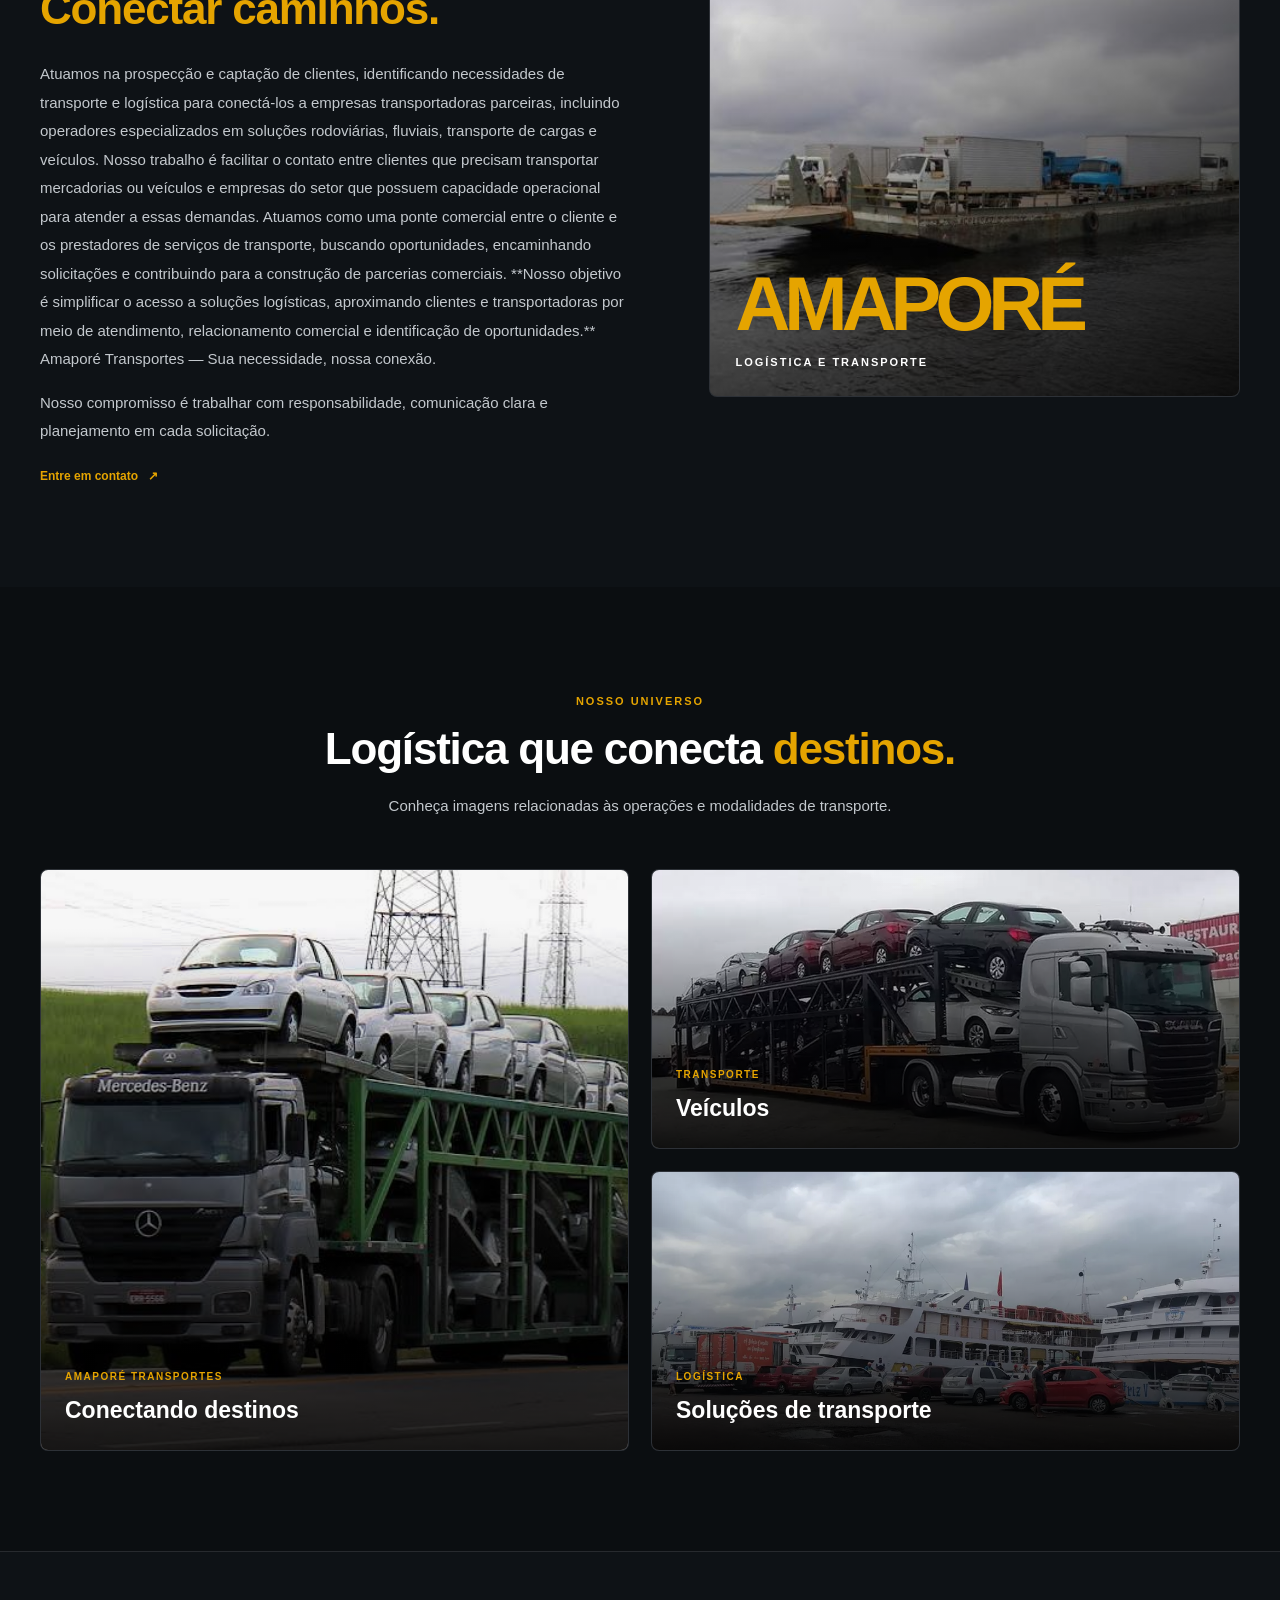
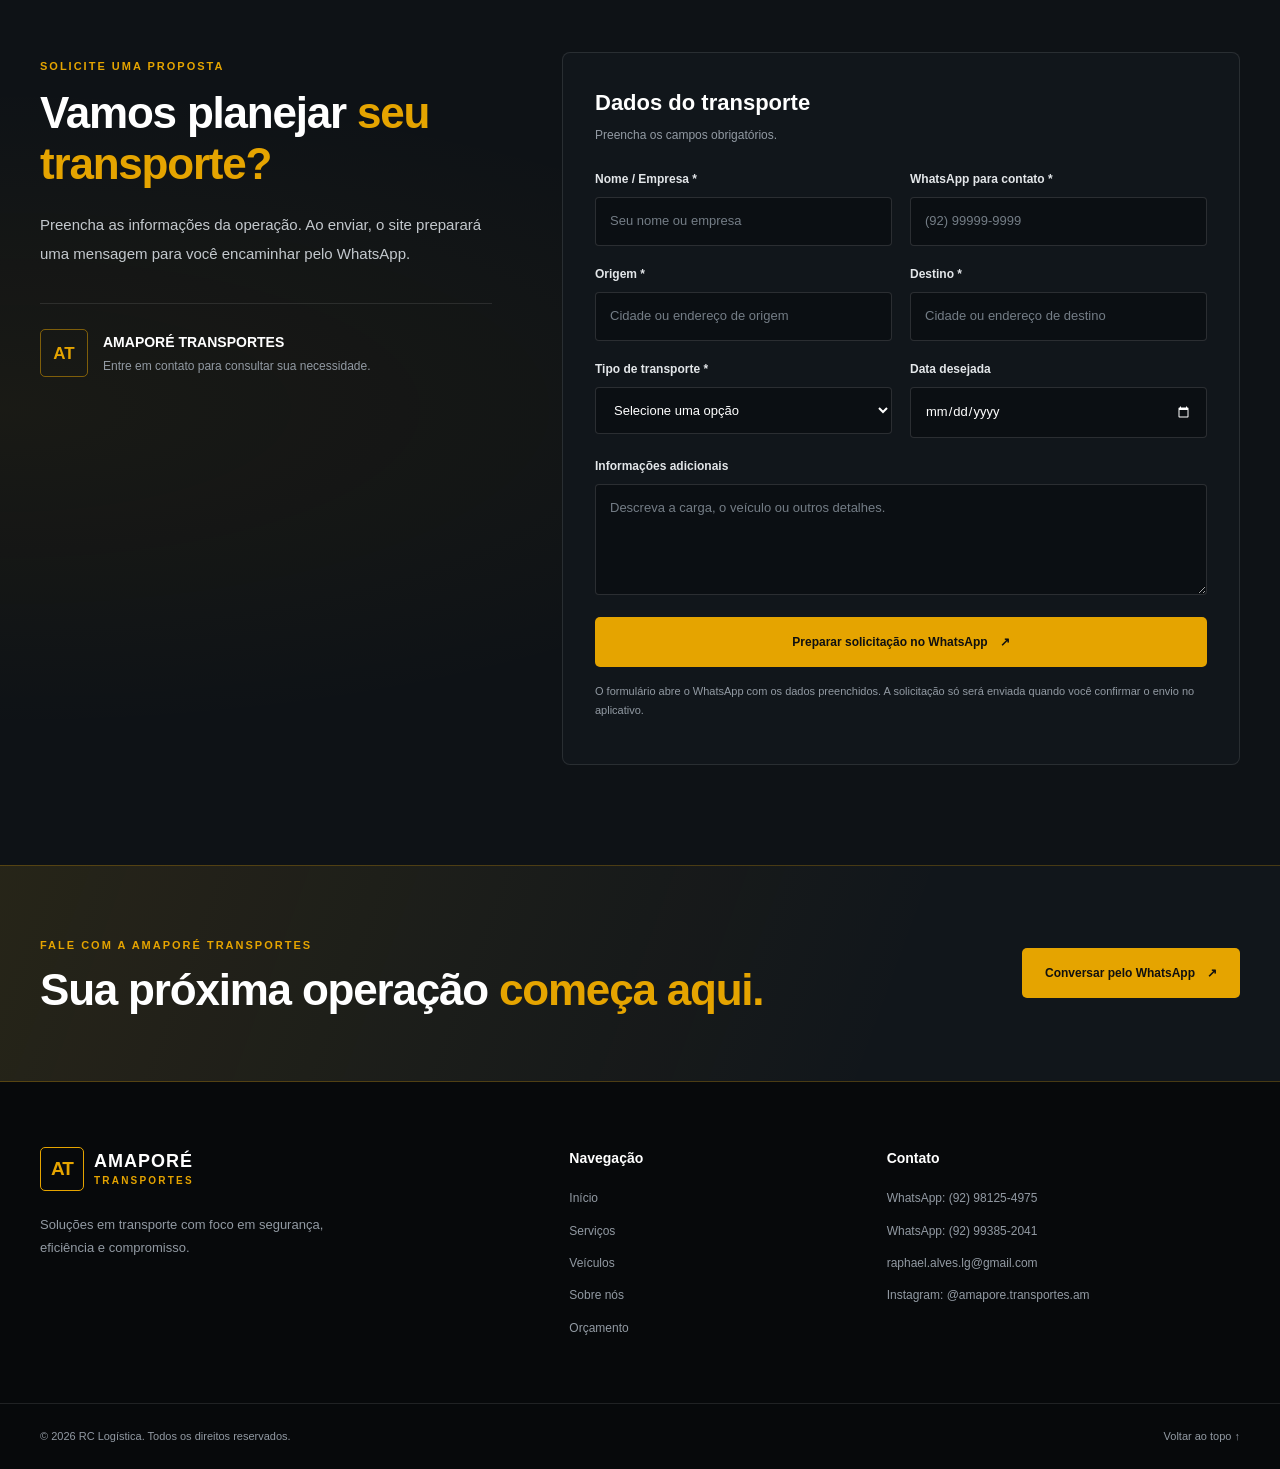
==== commit 6903d58c: "Update index.html Acrescimo de contato" ====
--- a/index.html
+++ b/index.html
@@ -711,11 +711,20 @@
                     href="https://wa.me/5592981254975"
                     target="_blank"
                     rel="noopener noreferrer"
-                >
+                    >
                     WhatsApp: (92) 98125-4975
                 </a>
 
-                <a href="mailto:raphael.alves.lg@gmail.com">
+                  <a
+                    href="https://wa.me/5592993852041"
+                    target="_blank"
+                    rel="noopener noreferrer"
+                    >
+                    WhatsApp: (92) 99385-2041
+                </a>
+
+
+                 <a href="mailto:raphael.alves.lg@gmail.com">
                     raphael.alves.lg@gmail.com
                 </a>
 
@@ -768,9 +777,19 @@
             aria-label="Falar com a Amaporé Transportes pelo WhatsApp"
         >
             <span class="whatsapp-icon">WA</span>
-            <span class="whatsapp-text">Fale conosco</span>
+            <span class="whatsapp-text">Raphael</span>
         </a>
 
+         <a
+            href="https://wa.me/5592993852041"
+            class="whatsapp-float"
+            target="_blank"
+            rel="noopener noreferrer"
+            aria-label="Falar com a Amaporé Transportes pelo WhatsApp"
+        >
+            <span class="whatsapp-icon">WA</span>
+            <span class="whatsapp-text">Antonio Carlos</span>
+        </a>
     </div>
 
 
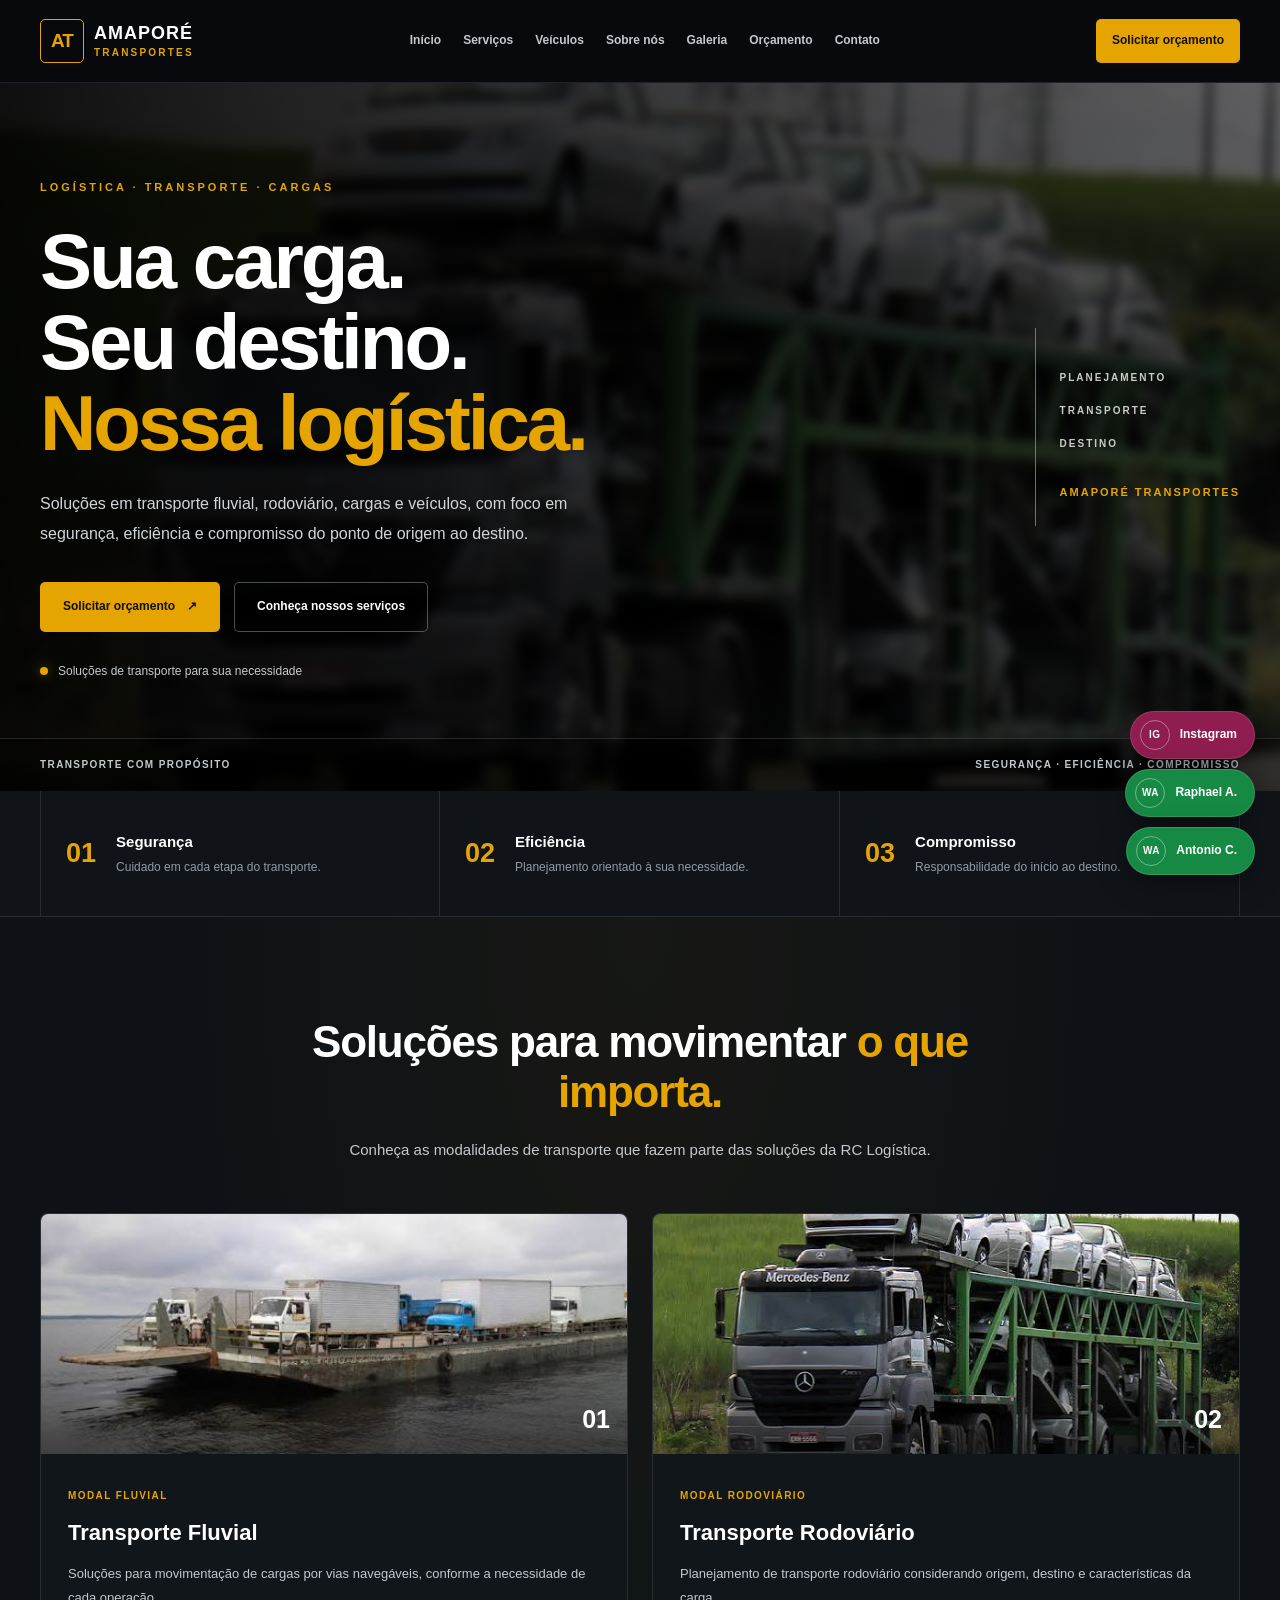
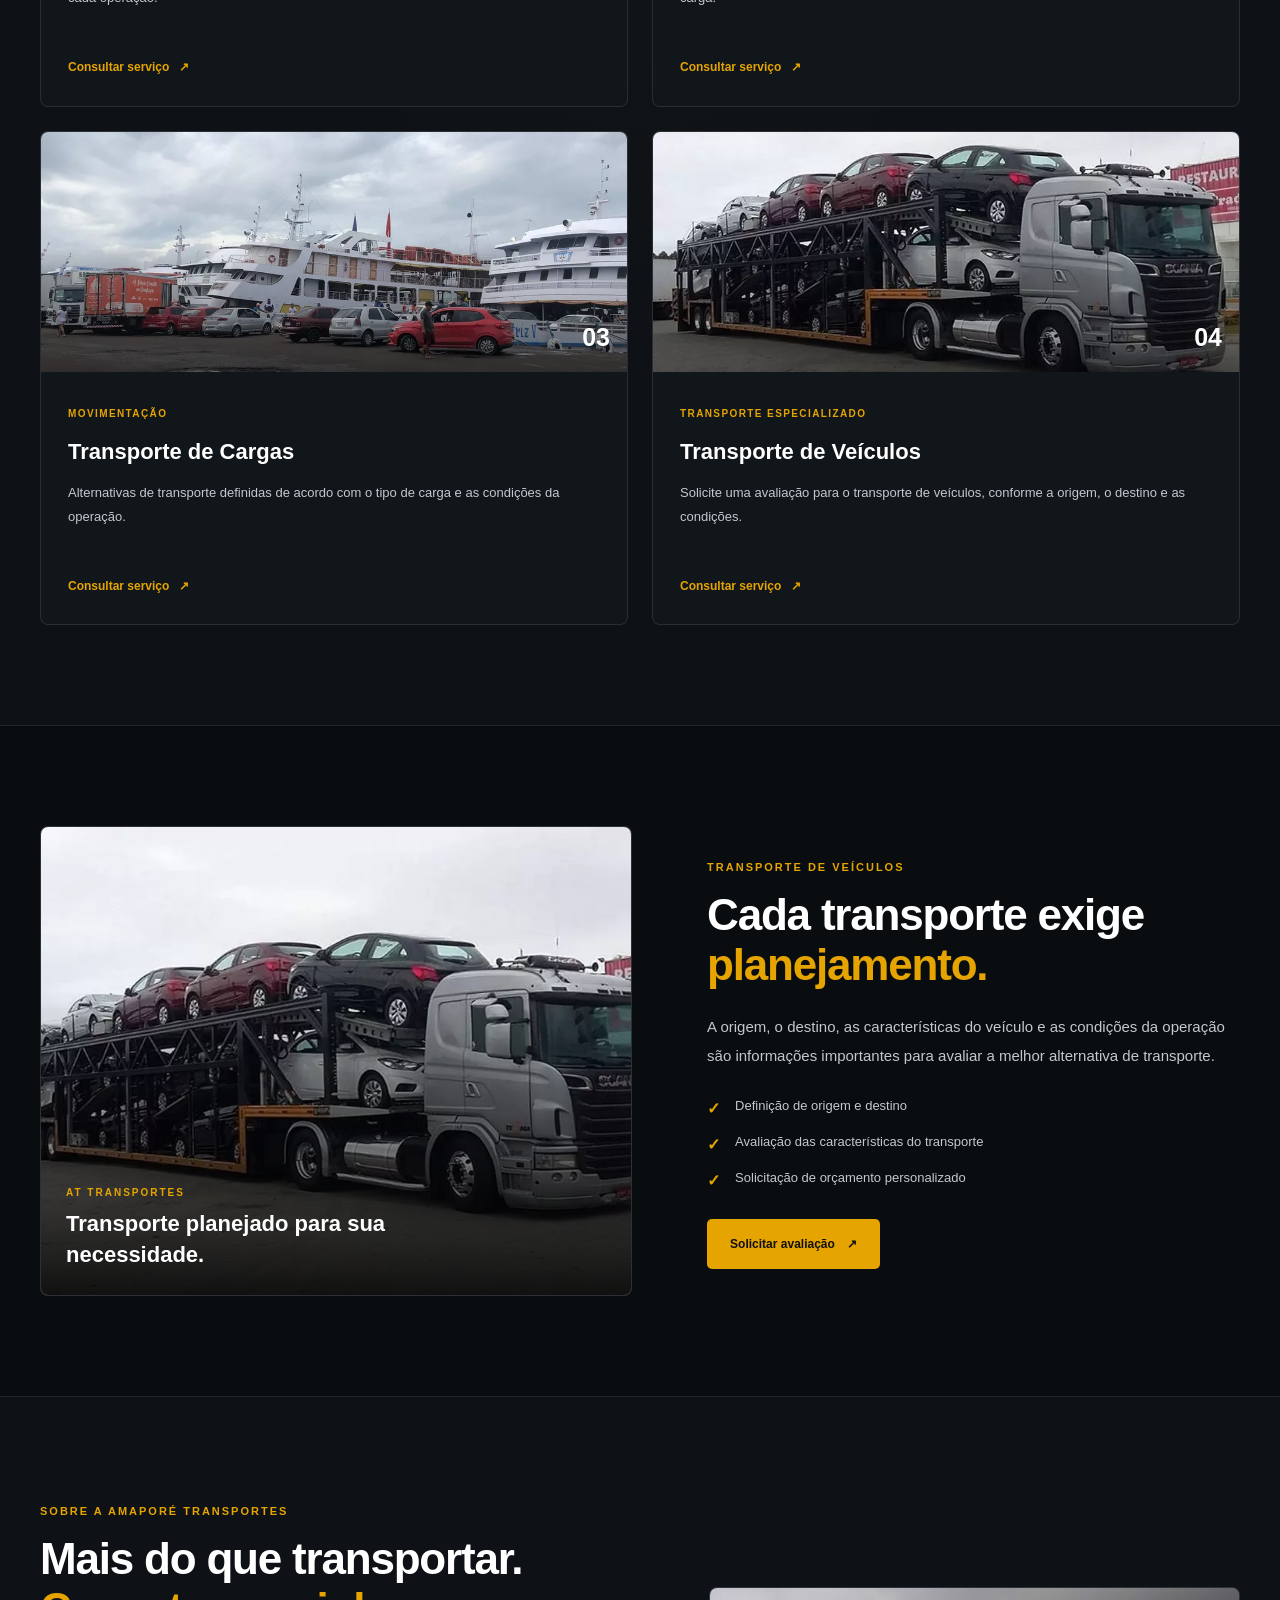
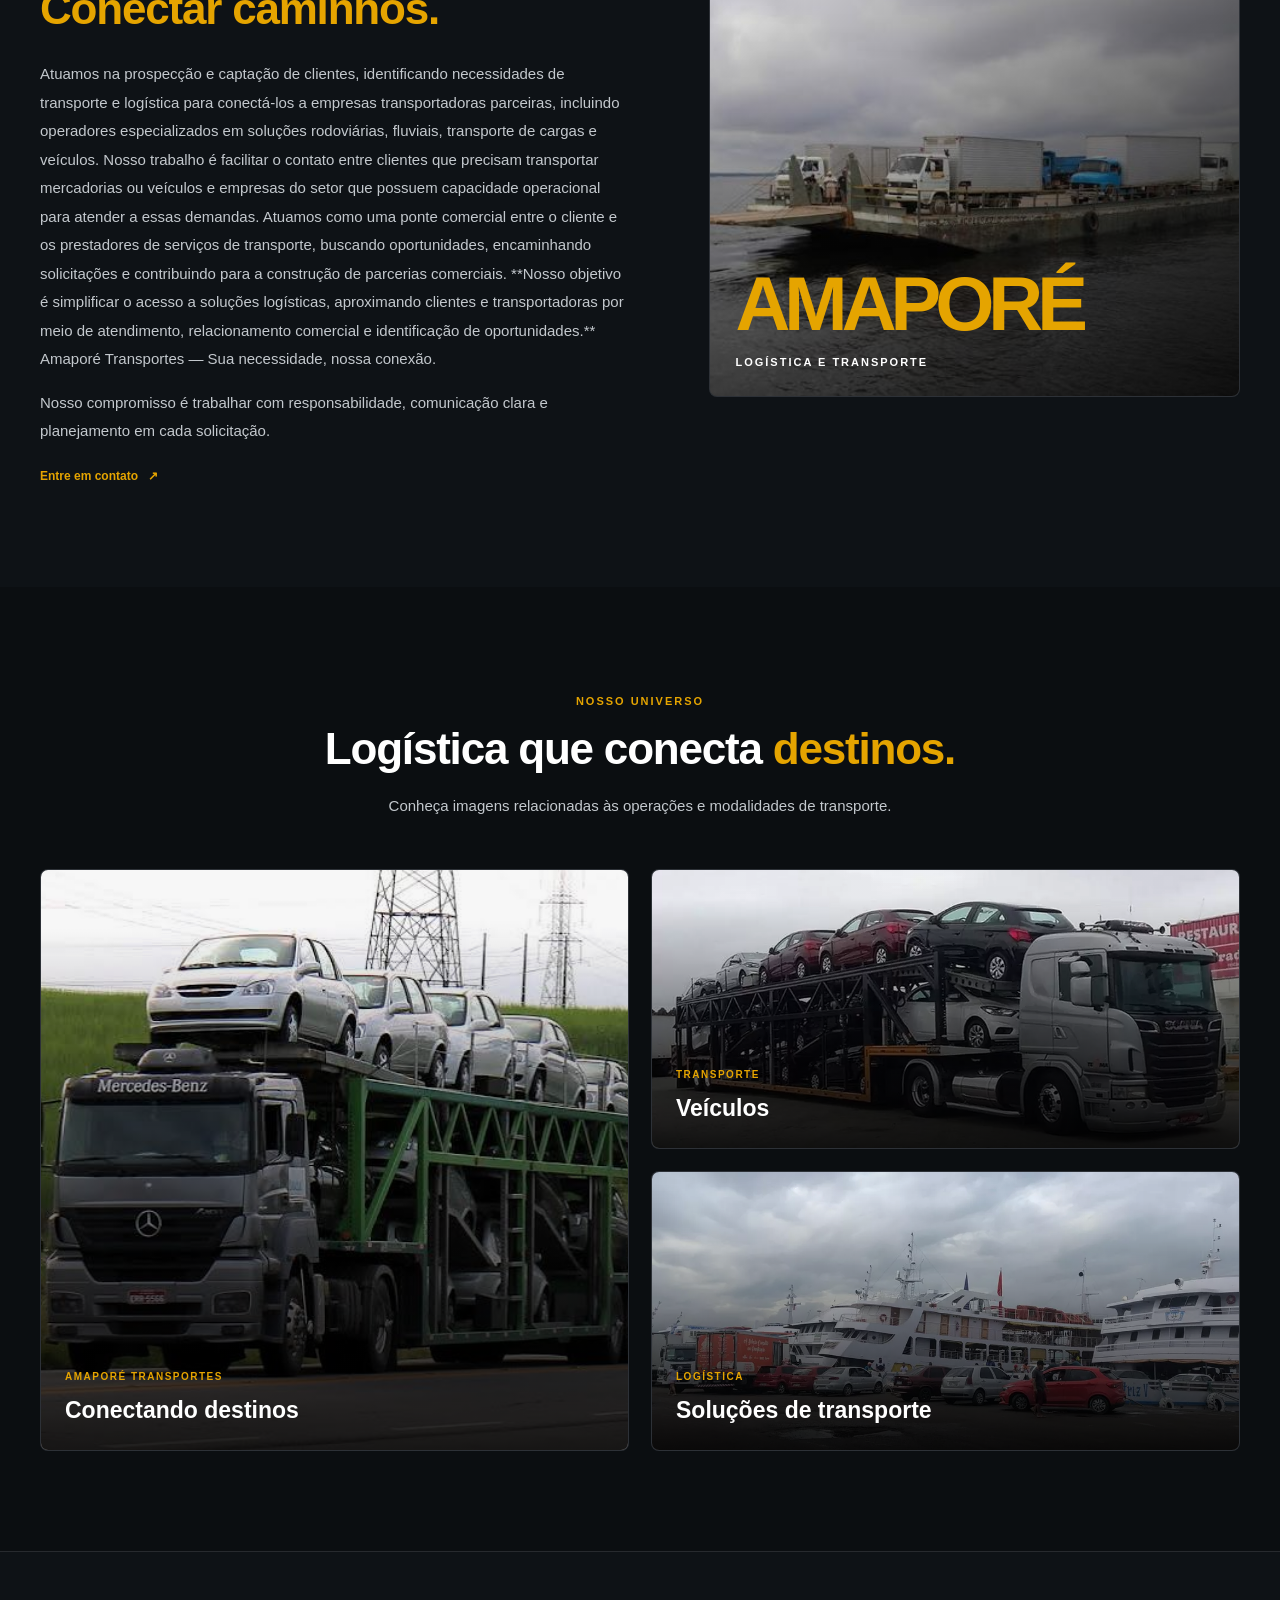
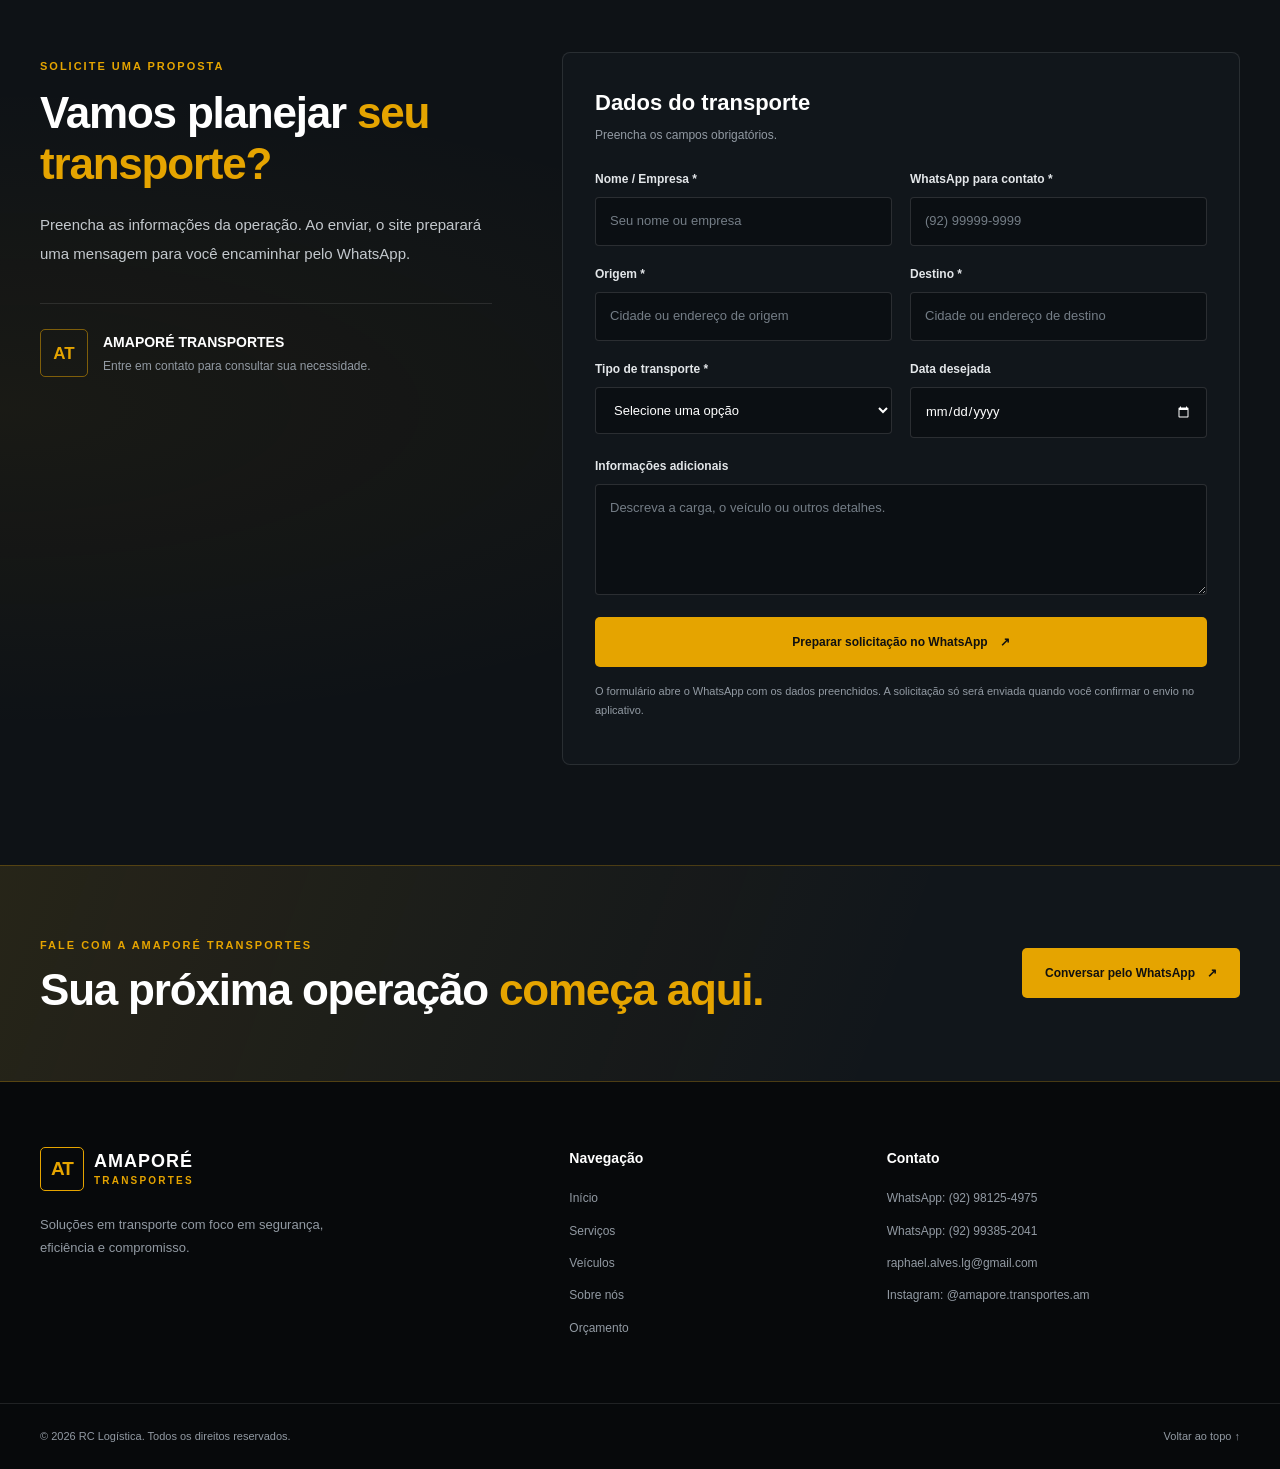
==== commit c953b83f: "Update WhatsApp contact names in index.html" ====
--- a/index.html
+++ b/index.html
@@ -777,7 +777,7 @@
             aria-label="Falar com a Amaporé Transportes pelo WhatsApp"
         >
             <span class="whatsapp-icon">WA</span>
-            <span class="whatsapp-text">Raphael</span>
+            <span class="whatsapp-text">Raphael A.</span>
         </a>
 
          <a
@@ -788,7 +788,7 @@
             aria-label="Falar com a Amaporé Transportes pelo WhatsApp"
         >
             <span class="whatsapp-icon">WA</span>
-            <span class="whatsapp-text">Antonio Carlos</span>
+            <span class="whatsapp-text">Antonio C.</span>
         </a>
     </div>
 
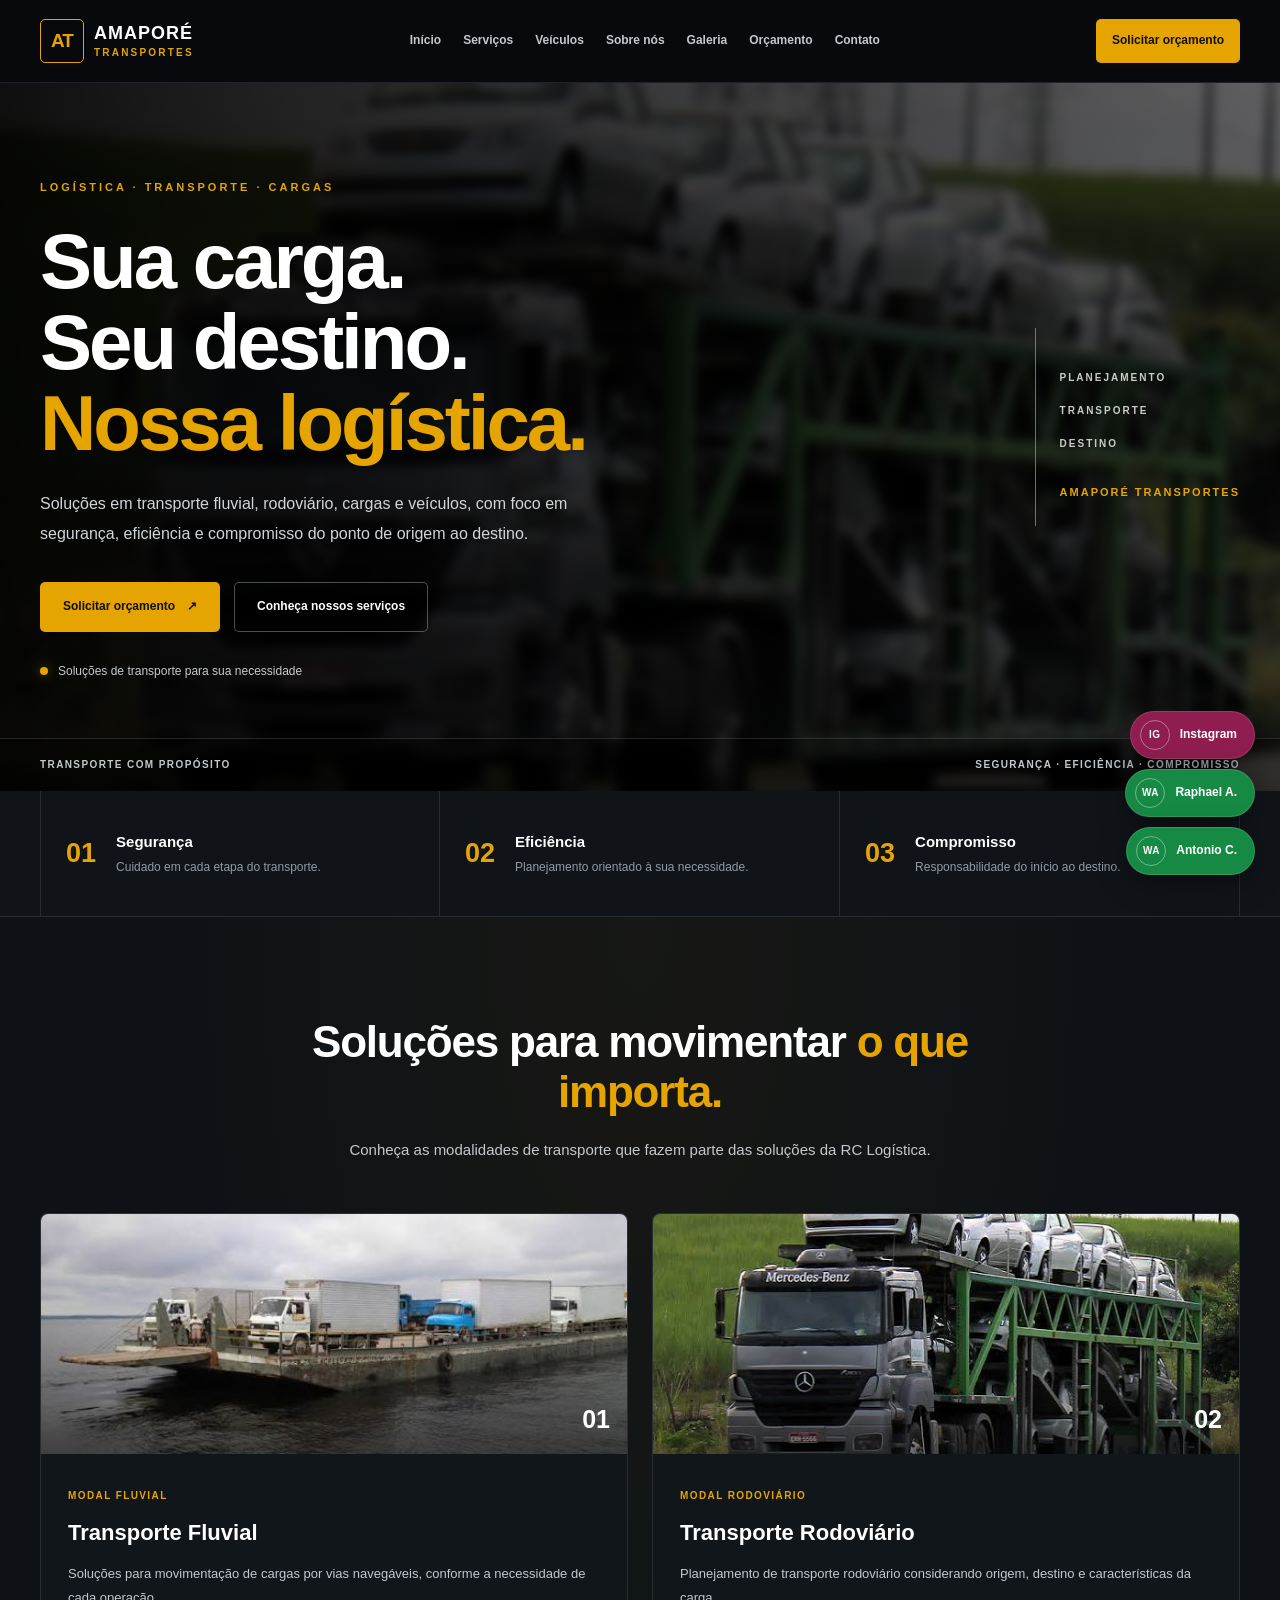
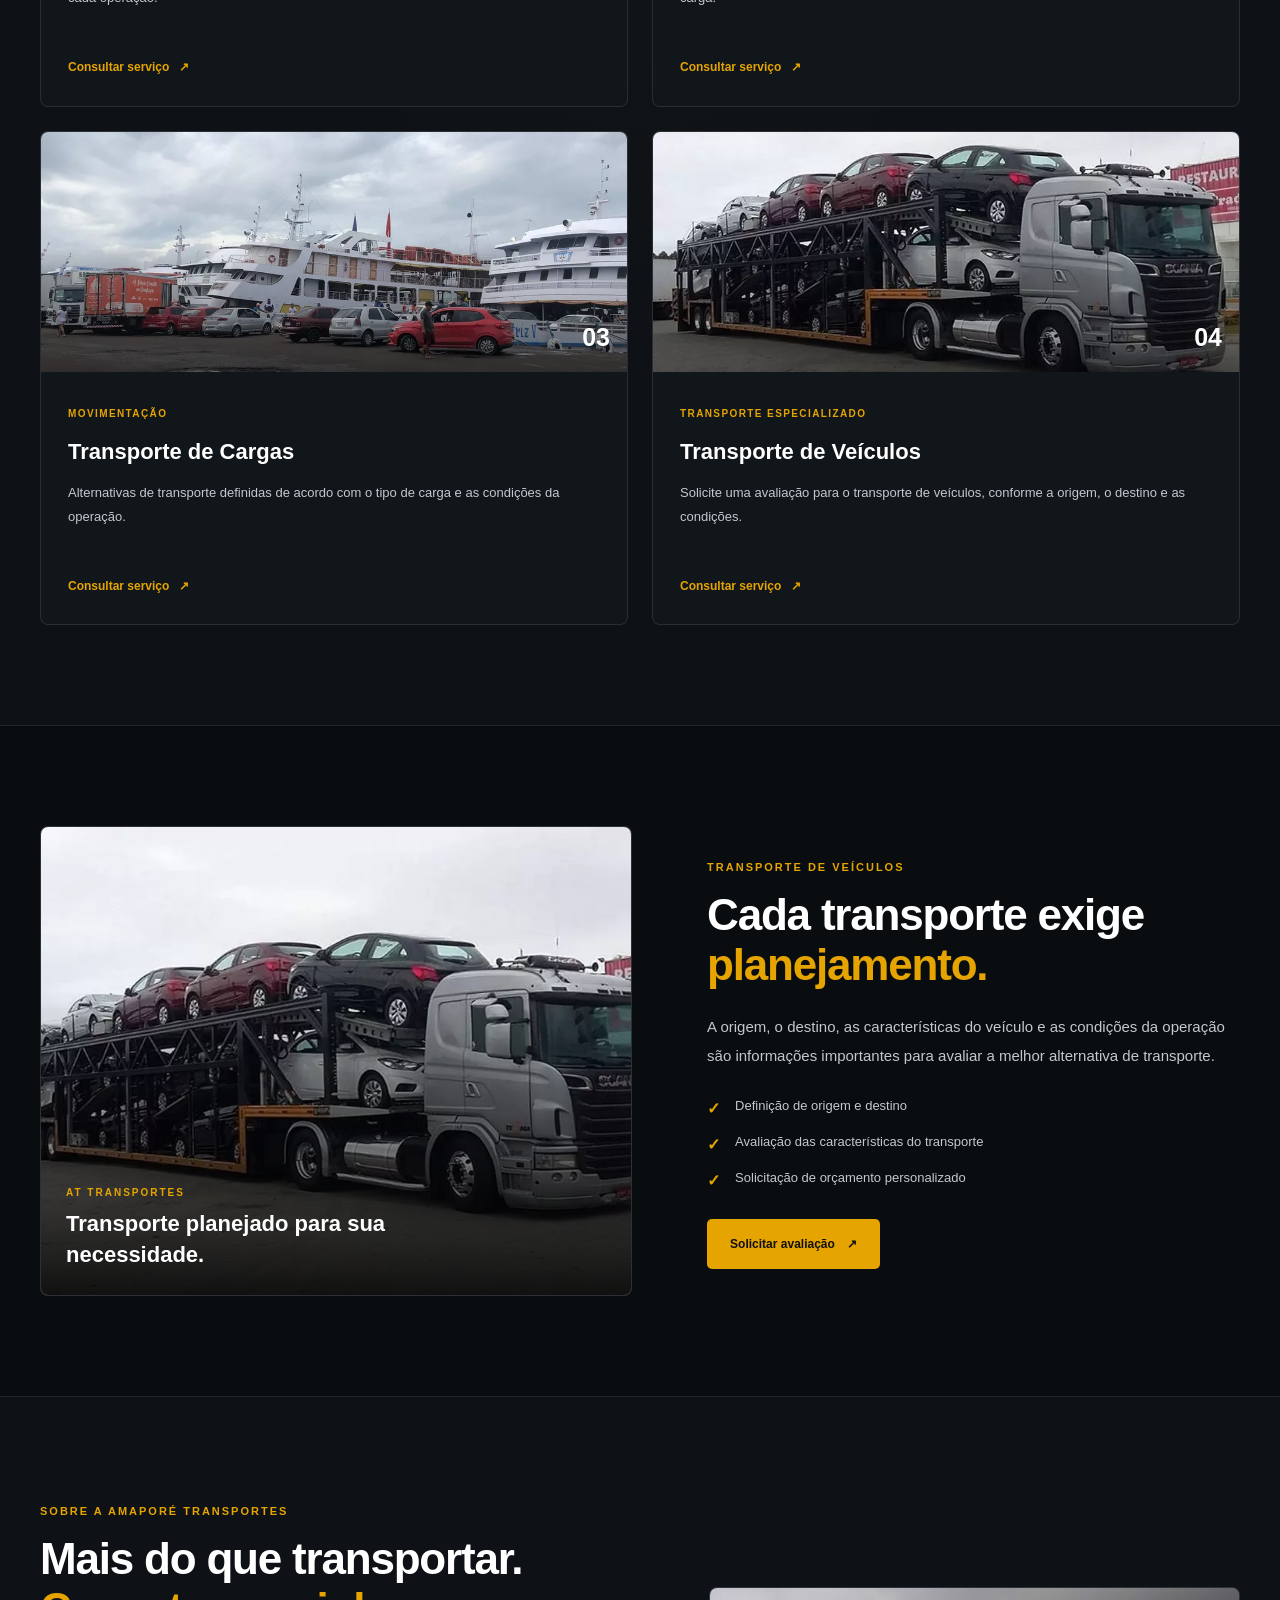
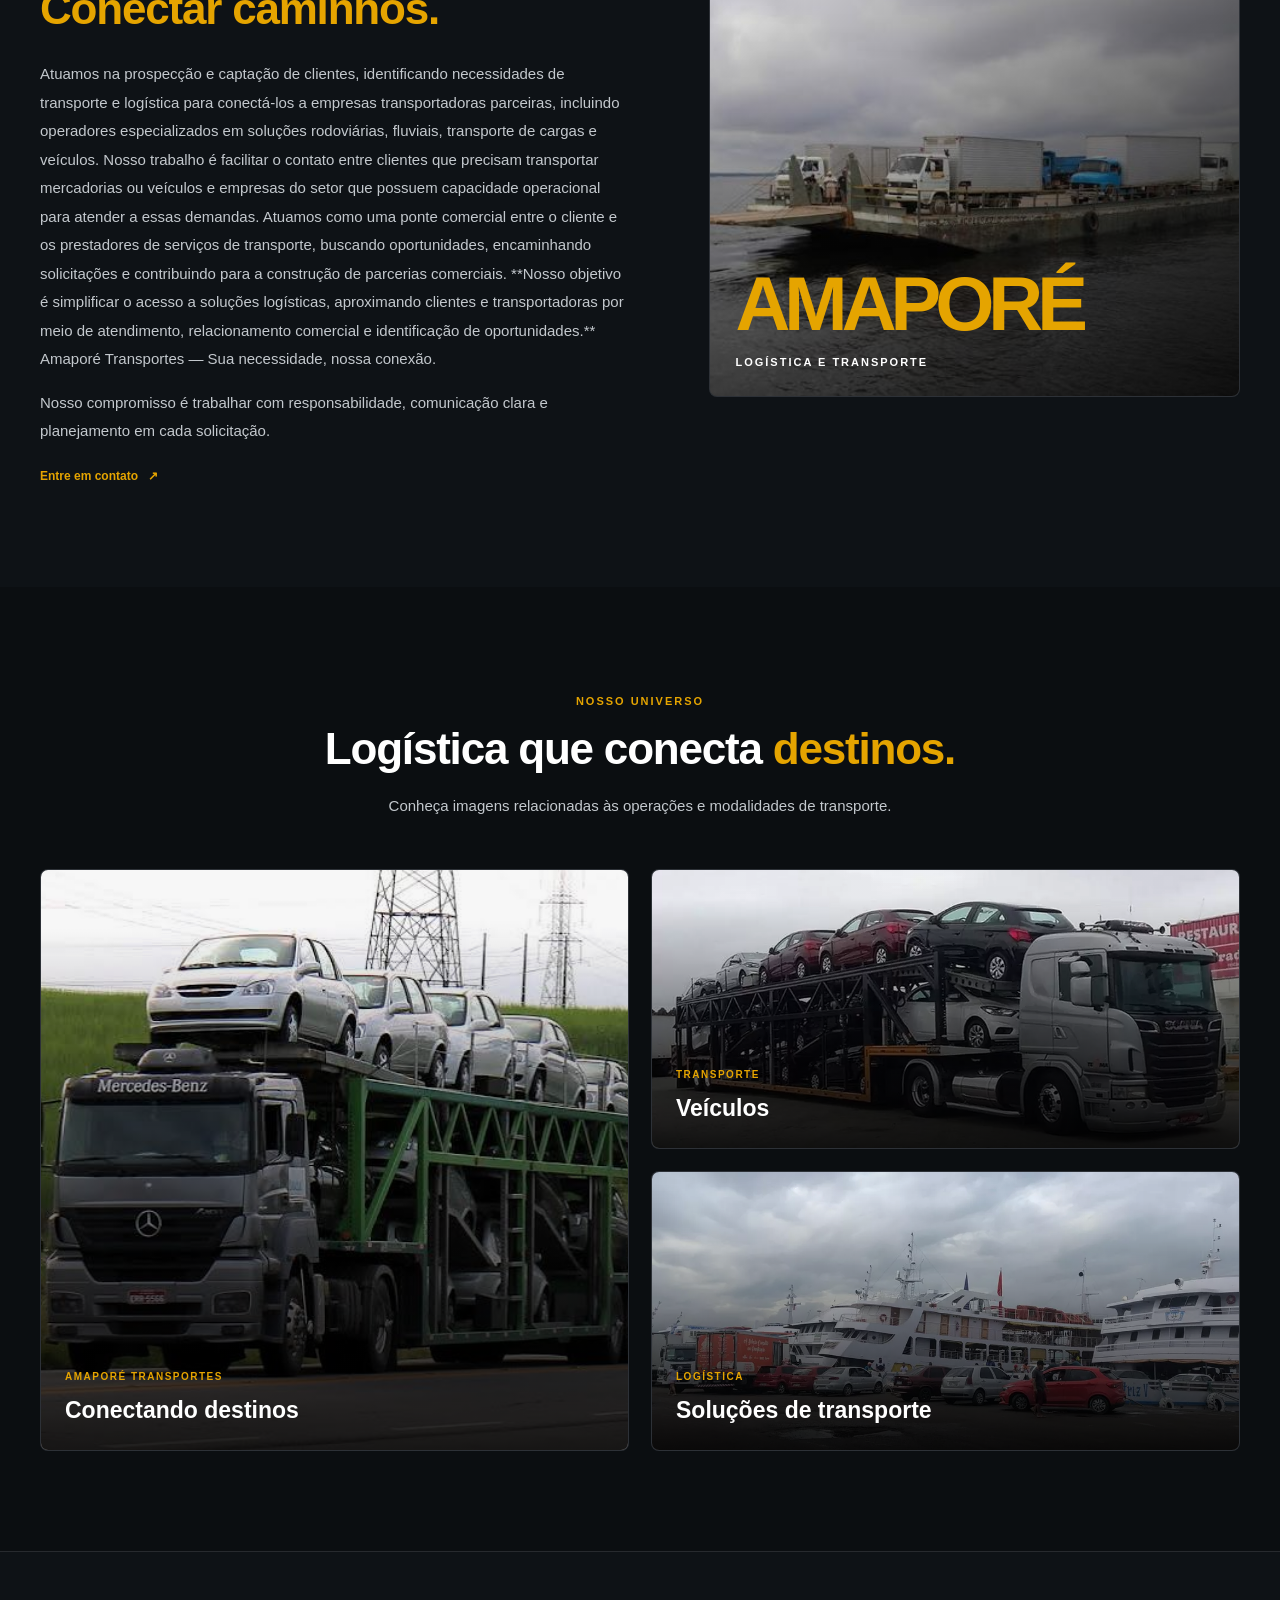
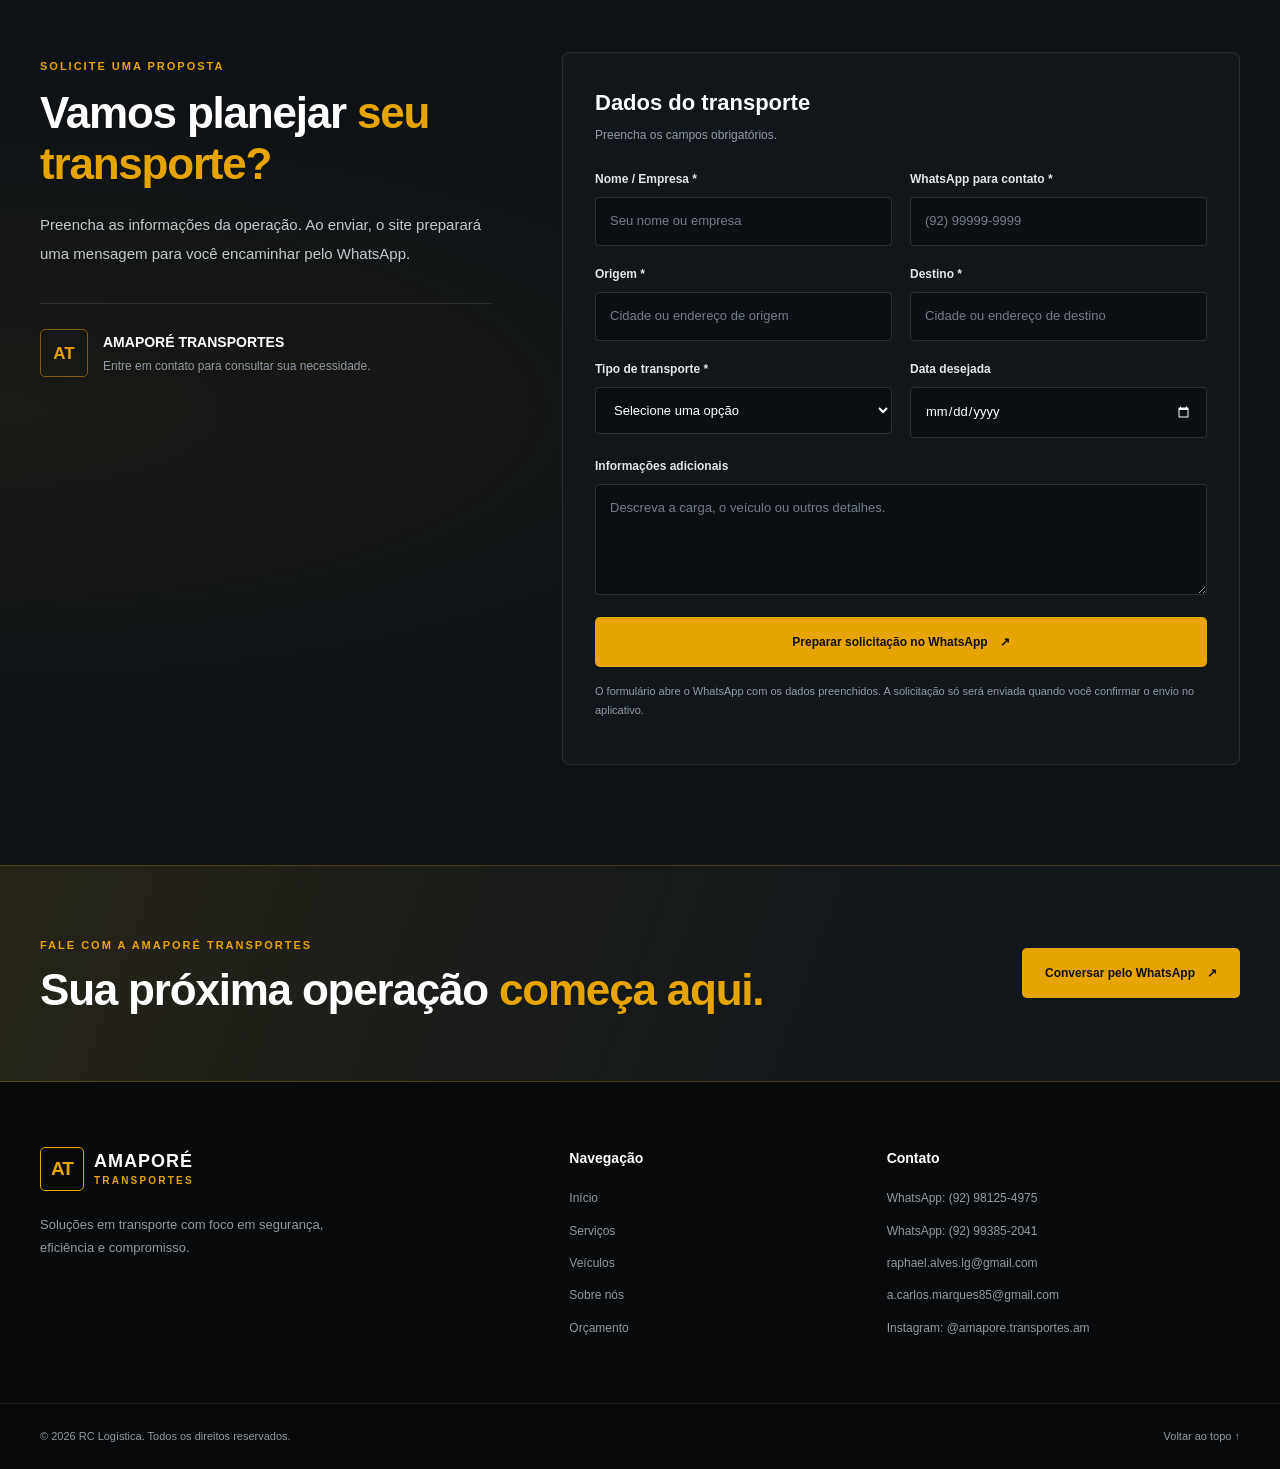
==== commit 8a4712bc: "Update index.html" ====
--- a/index.html
+++ b/index.html
@@ -727,7 +727,12 @@
                  <a href="mailto:raphael.alves.lg@gmail.com">
                     raphael.alves.lg@gmail.com
                 </a>
-
+                
+                <a href="mailto:a.carlos.marques85@gmail.com">
+                    a.carlos.marques85@gmail.com
+                </a>
+
+                
                 <a
                     href="https://www.instagram.com/amapore.transportes.am/"
                     target="_blank"
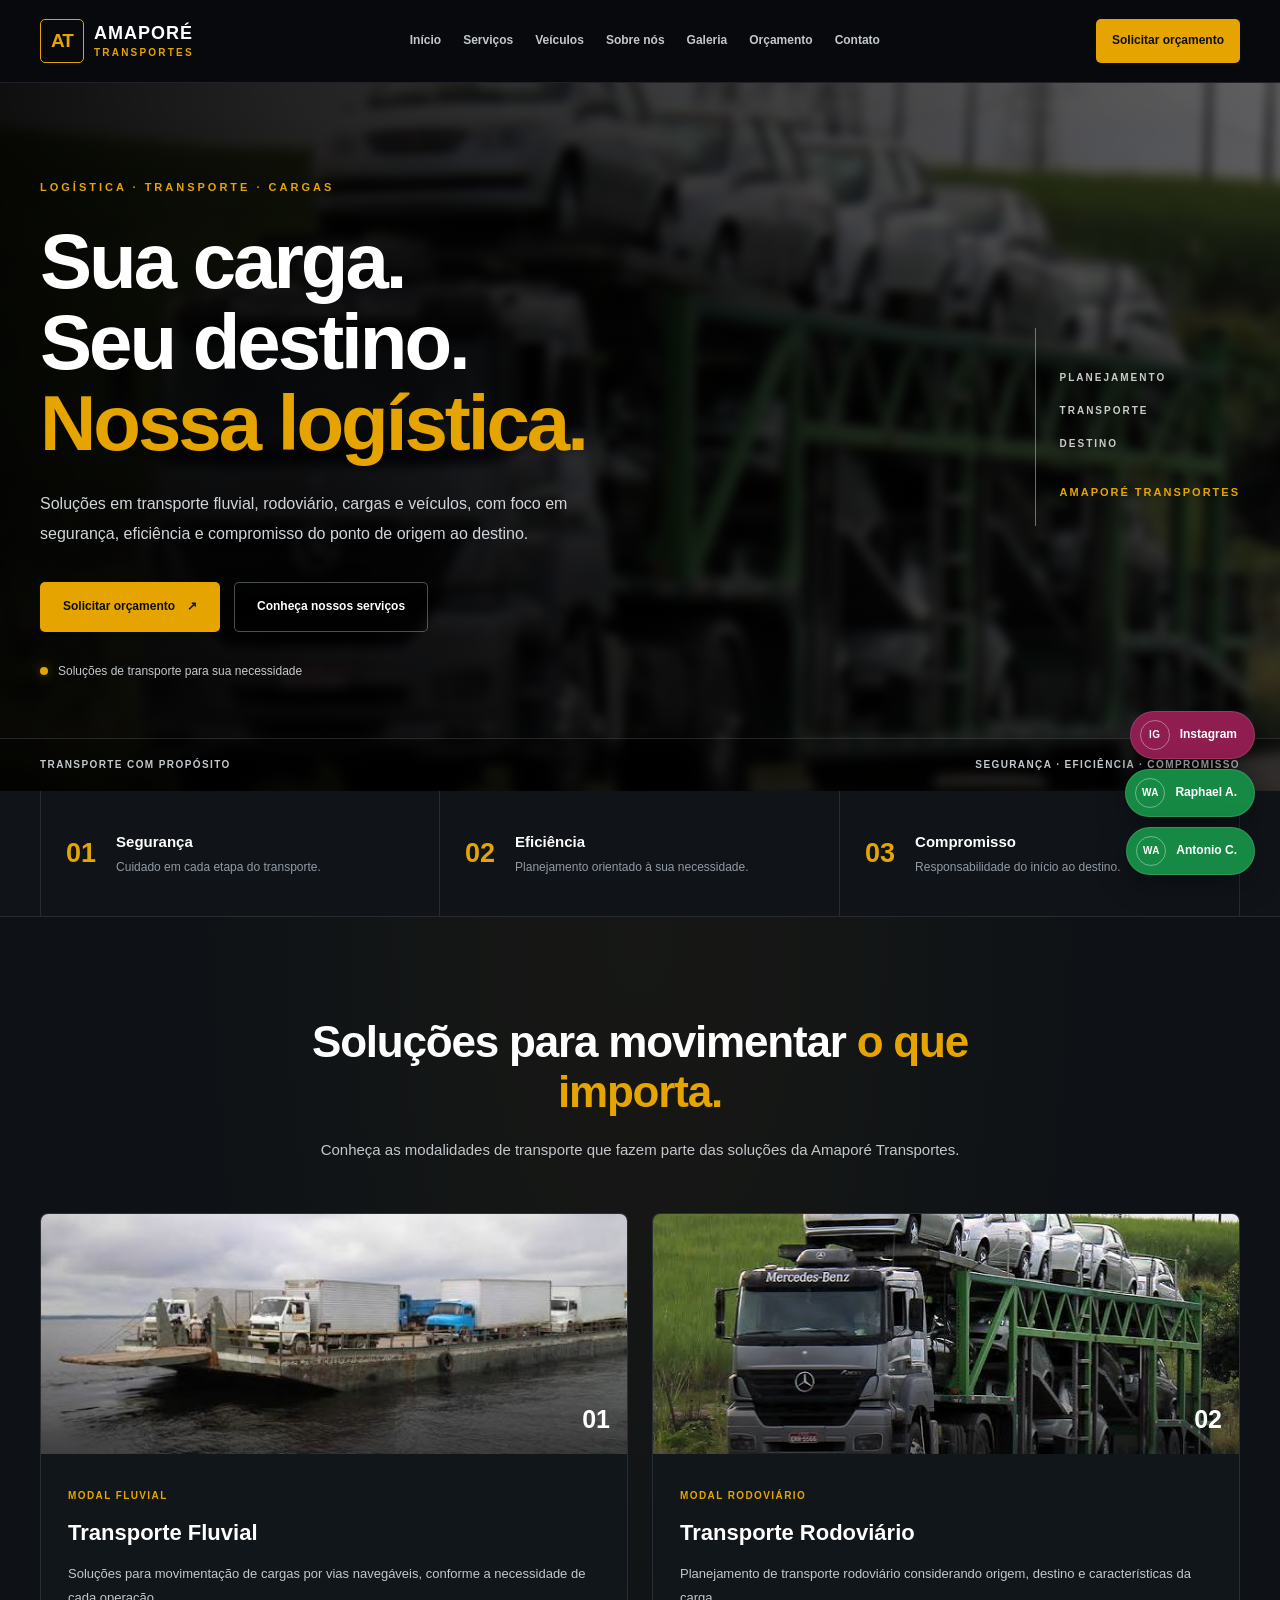
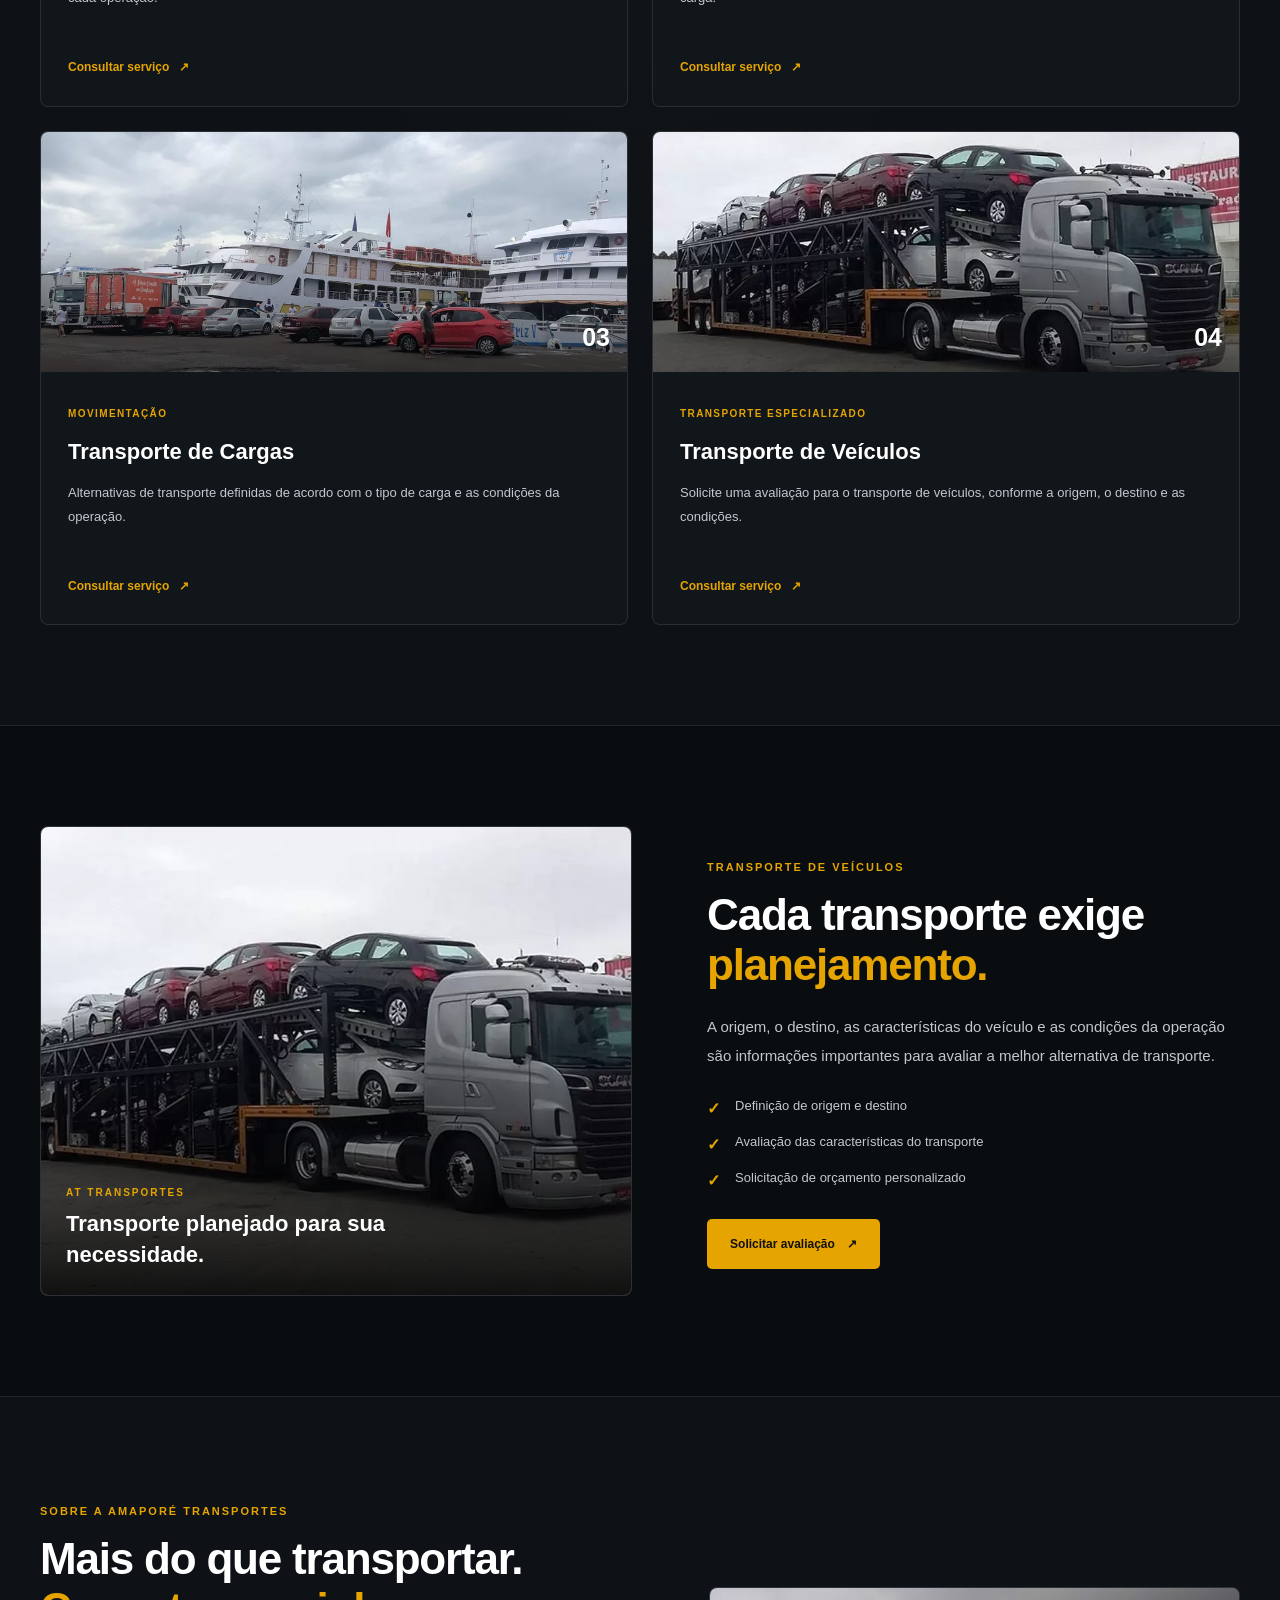
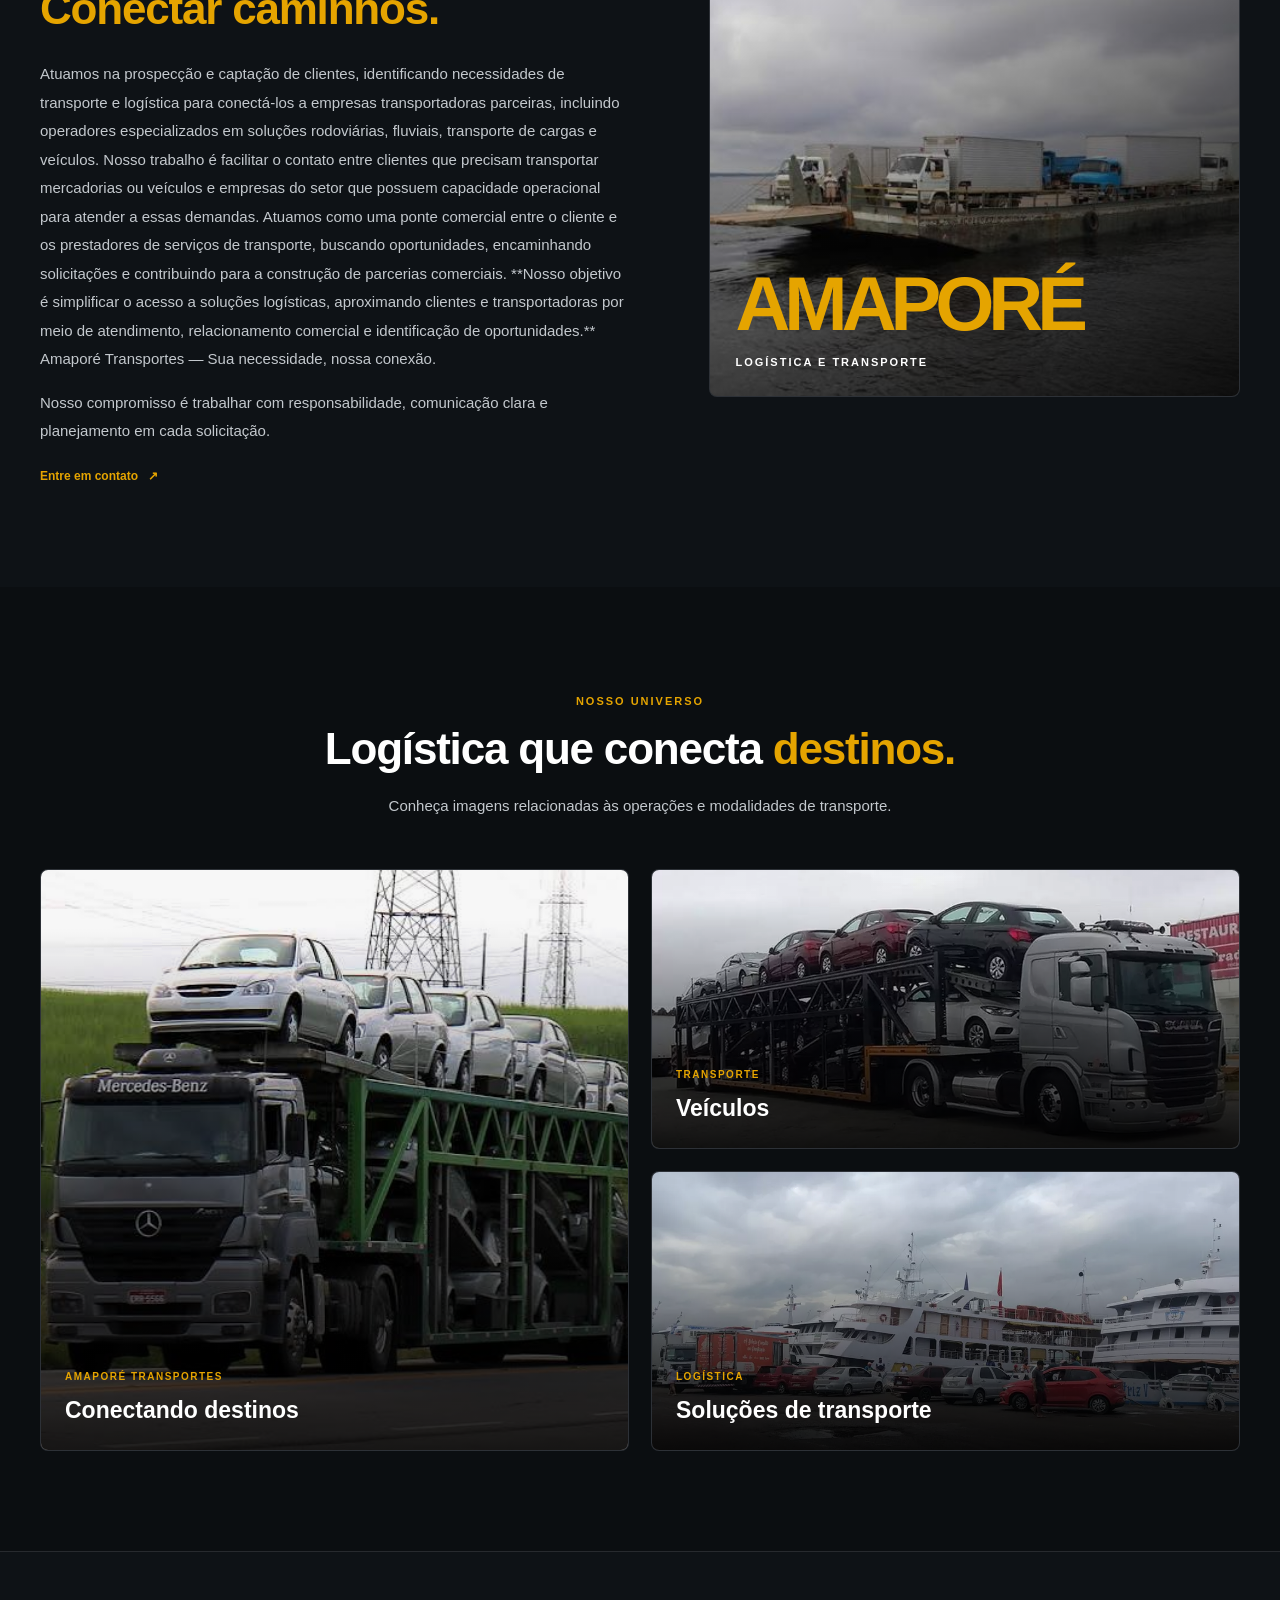
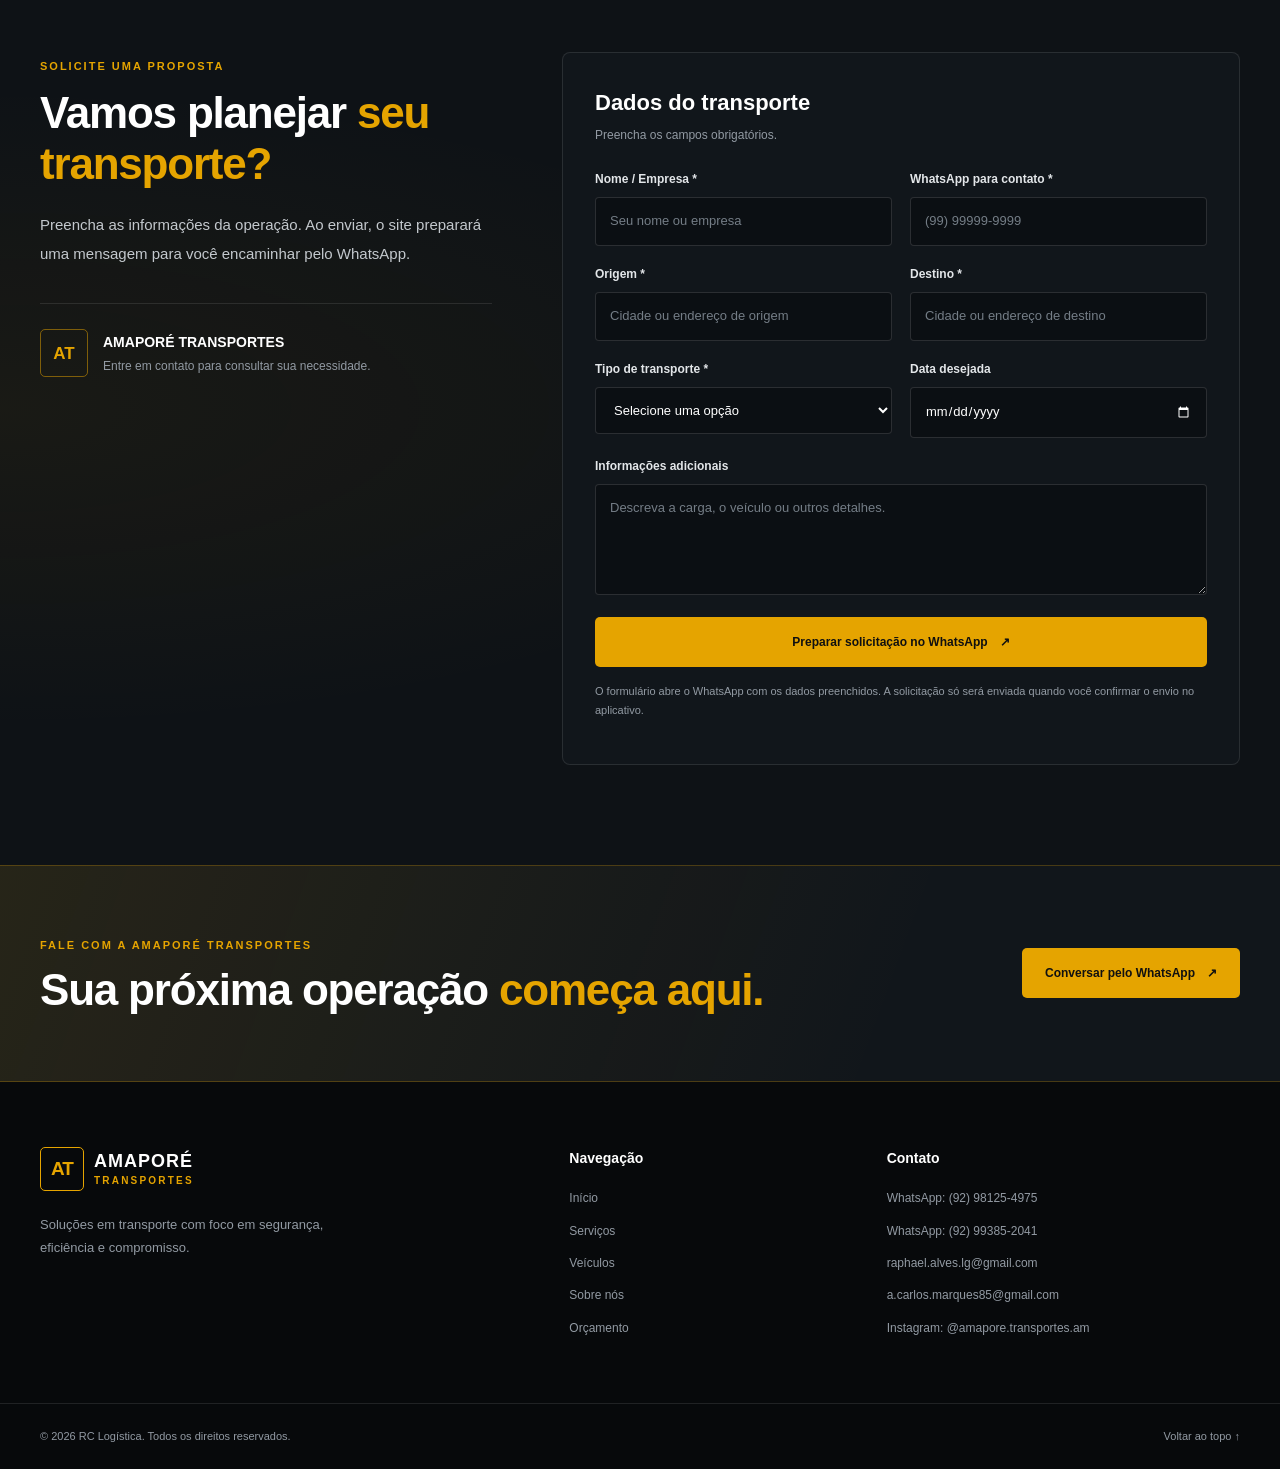
==== commit 41f06ac5: "Update index.html" ====
--- a/index.html
+++ b/index.html
@@ -23,7 +23,7 @@
     <header class="header">
         <div class="container header-content">
 
-            <a href="#inicio" class="logo" aria-label="RC Logística - início">
+            <a href="#inicio" class="logo" aria-label="Amaporé Transportes - início">
                 <span class="logo-mark">AT</span>
 
                 <span class="logo-text">
@@ -177,7 +177,7 @@
 
                     <p>
                         Conheça as modalidades de transporte que fazem
-                        parte das soluções da RC Logística.
+                        parte das soluções da Amaporé Transportes.
                     </p>
                 </div>
 
@@ -534,7 +534,7 @@
                                 type="tel"
                                 id="phone"
                                 name="phone"
-                                placeholder="(92) 99999-9999"
+                                placeholder="(99) 99999-9999"
                                 autocomplete="tel"
                                 required
                             >
@@ -749,7 +749,7 @@
             <div class="container footer-bottom-content">
 
                 <p id="footerYear">
-                    © 2026 AMAPORÉ TRANSPORTES. Todos os direitos reservados.
+                    © 2026 VALHALLA TECH. Todos os direitos reservados.
                 </p>
 
                 <a href="#inicio">Voltar ao topo ↑</a>
